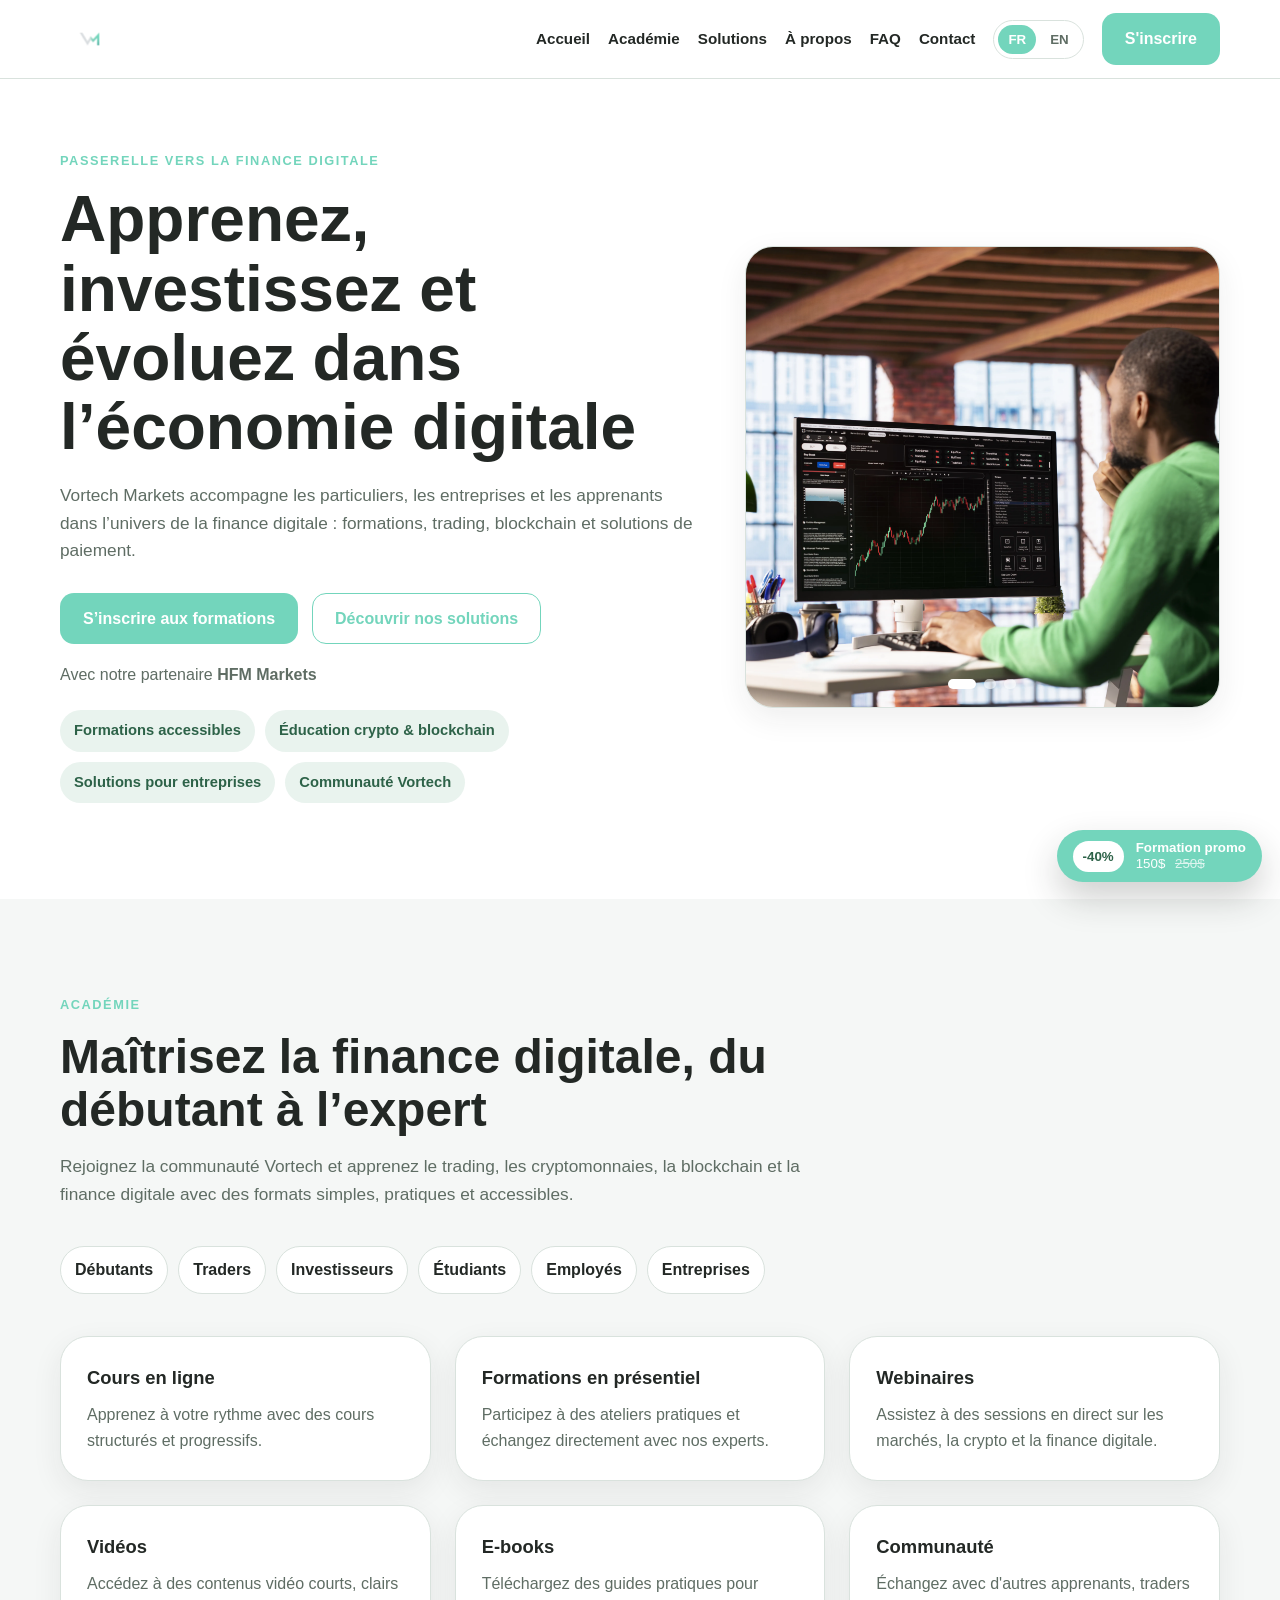
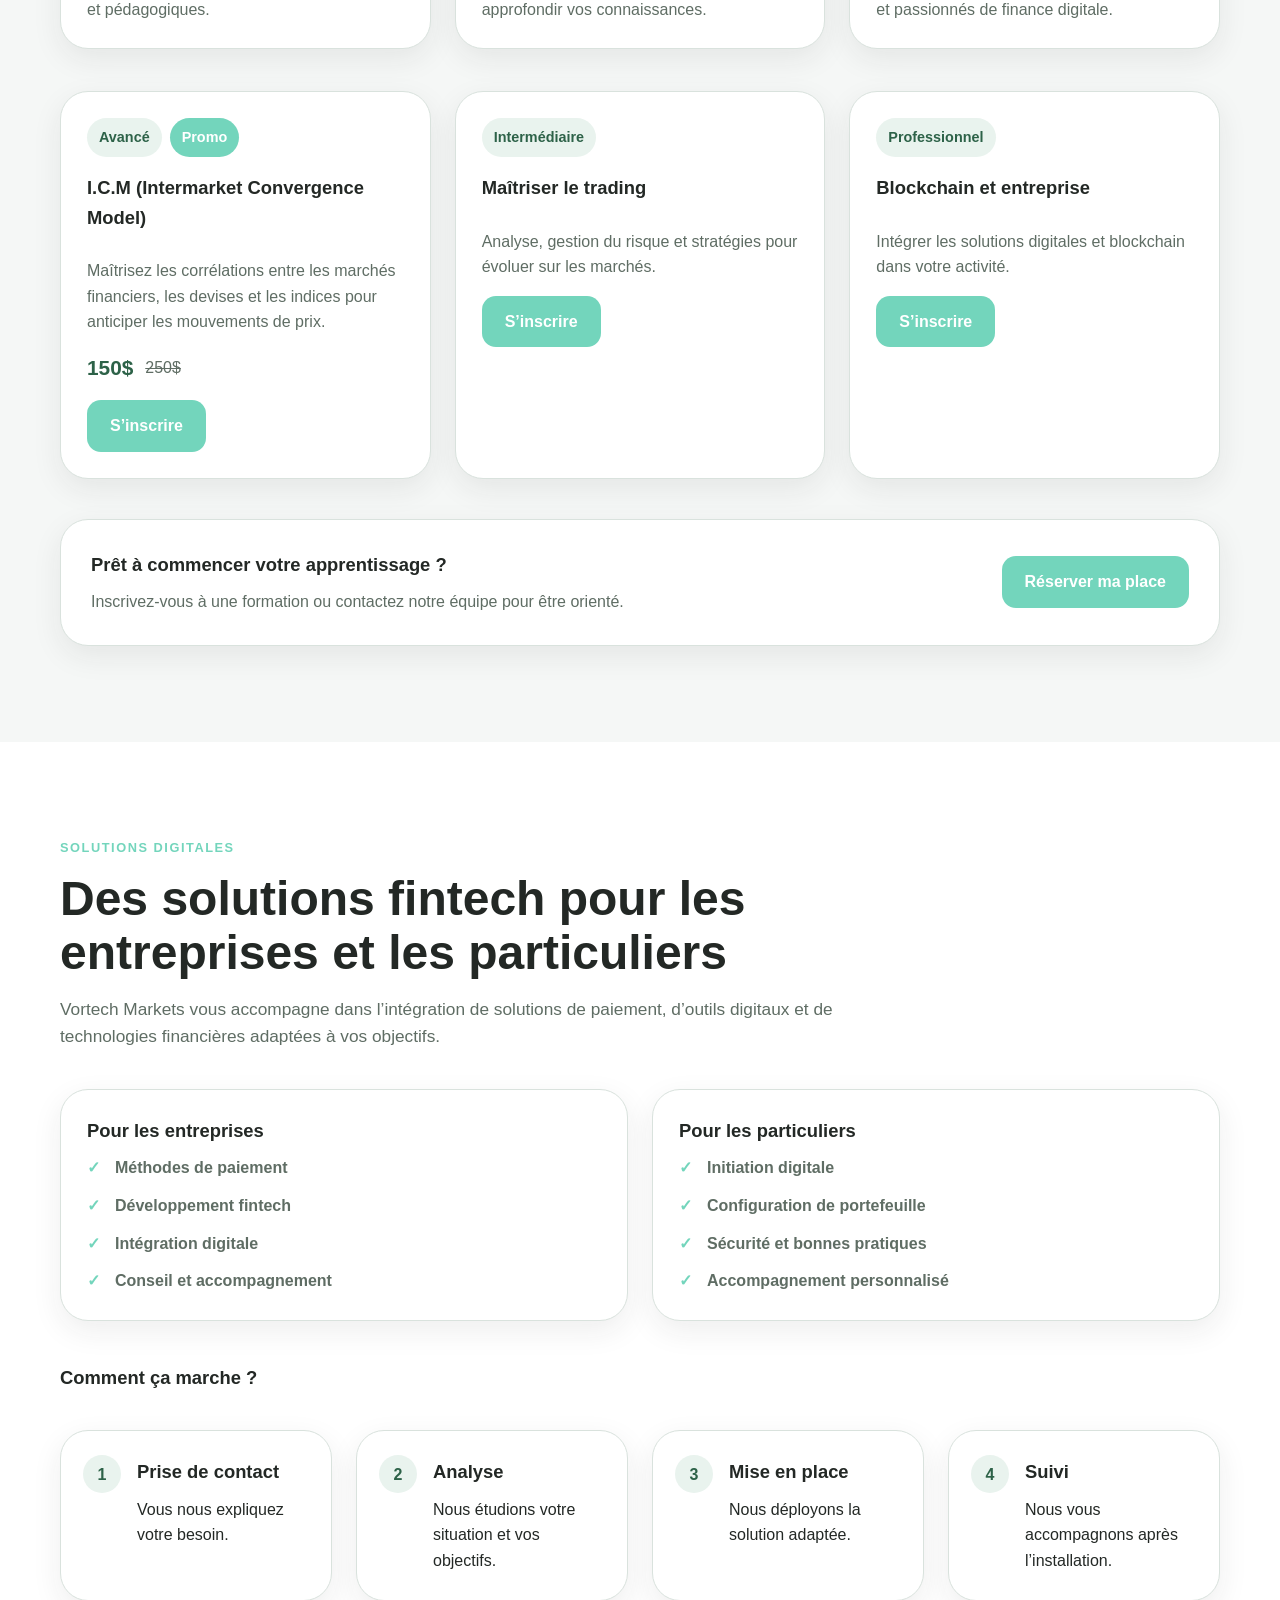
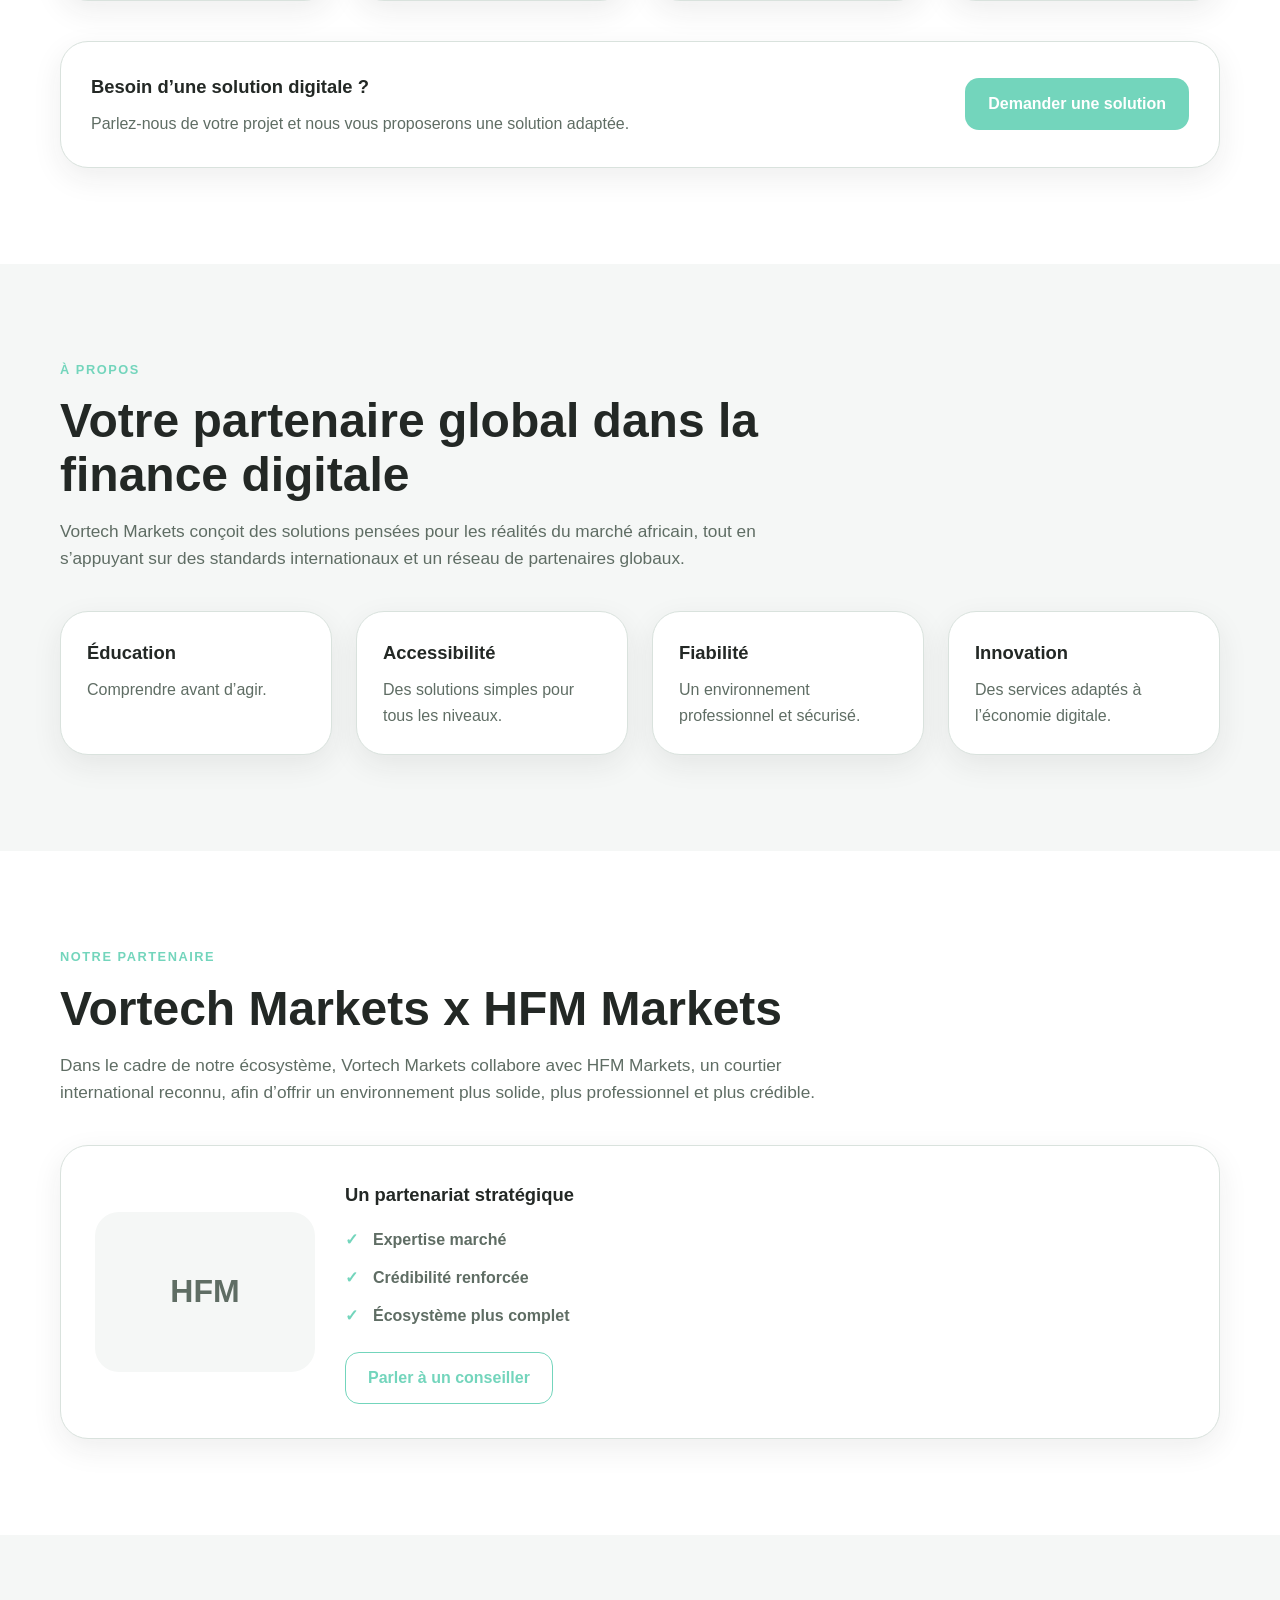
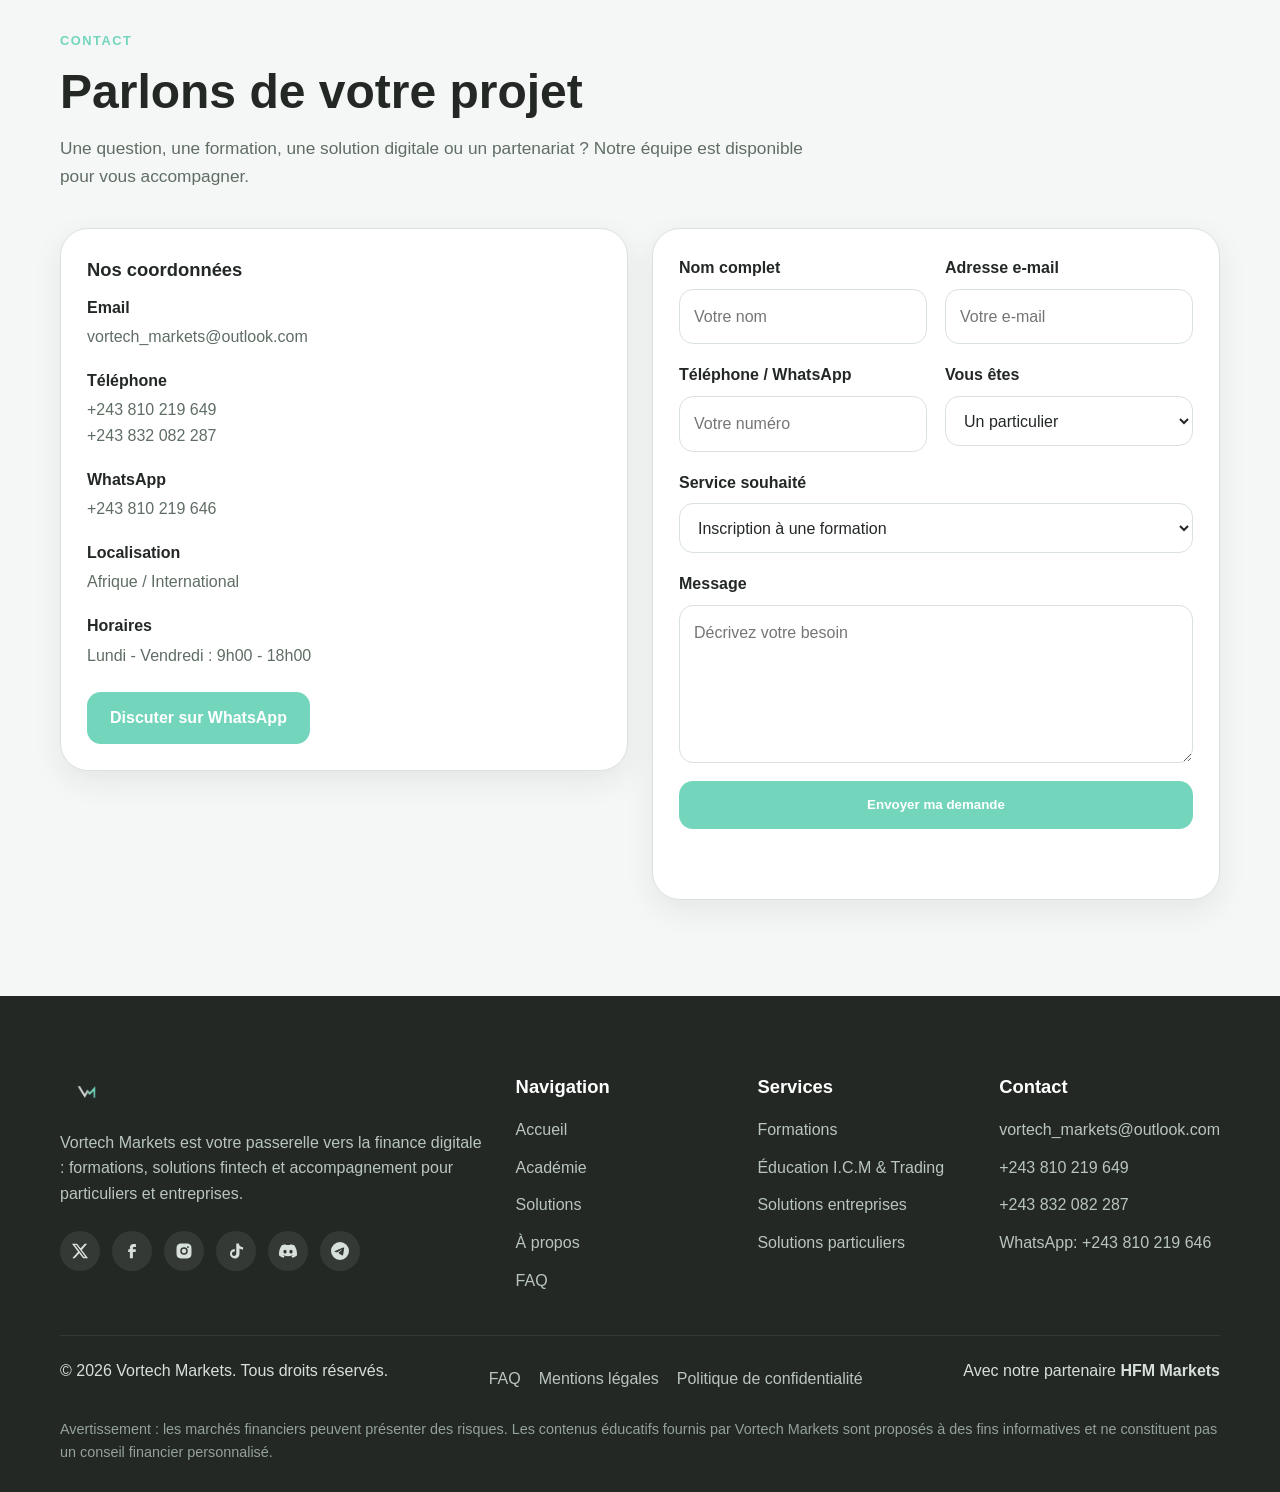
==== index.html @ c0beee1d "Add files via upload" ====
<!DOCTYPE html>
<html lang="fr">
<head>
  <meta charset="UTF-8">
  <meta name="viewport" content="width=device-width, initial-scale=1.0">

  <title>Vortech Markets | Passerelle vers la finance digitale</title>

  <meta
    name="description"
    content="Vortech Markets accompagne les particuliers, les entreprises et les apprenants dans la finance digitale : formations, trading, blockchain et solutions de paiement."
  >

  <link rel="icon" type="image/webp" href="assets/favicon.png">
  <link rel="stylesheet" href="styles/style.css">
</head>

<body
  data-fr-title="Vortech Markets | Passerelle vers la finance digitale"
  data-en-title="Vortech Markets | Gateway to digital finance"
>

  <a class="skip-link" href="#home">Aller au contenu</a>

  <header class="site-header">
    <div class="container header-inner">
      <a href="index.html#home" class="brand" aria-label="Vortech Markets">
        <img src="assets/logo.webp" alt="Vortech Markets" class="brand-logo">
      </a>

      <button
        class="nav-toggle"
        id="navToggle"
        aria-expanded="false"
        aria-controls="navMenu"
        aria-label="Ouvrir le menu"
      >
        <span></span>
        <span></span>
        <span></span>
      </button>

      <nav class="site-nav" id="navMenu" aria-label="Navigation principale">
        <a href="#home" data-fr="Accueil" data-en="Home">Accueil</a>
        <a href="#academy" data-fr="Académie" data-en="Academy">Académie</a>
        <a href="#solutions" data-fr="Solutions" data-en="Solutions">Solutions</a>
        <a href="#about" data-fr="À propos" data-en="About">À propos</a>
        <a href="faq.html" data-fr="FAQ" data-en="FAQ">FAQ</a>
        <a href="#contact" data-fr="Contact" data-en="Contact">Contact</a>

        <div class="lang-switch" role="group" aria-label="Choix de langue">
          <button type="button" class="lang-btn active" data-lang="fr">FR</button>
          <button type="button" class="lang-btn" data-lang="en">EN</button>
        </div>

        <a class="btn btn-primary nav-cta" href="#academy" data-fr="S'inscrire" data-en="Register">
          S'inscrire
        </a>
      </nav>
    </div>
  </header>

  <main>

    <!-- HOME -->
    <section id="home" class="section hero section-light">
      <div class="container">
        <div class="hero-grid">

          <div class="hero-content">
            <p class="eyebrow" data-fr="Passerelle vers la finance digitale" data-en="Your gateway to digital finance">
              Passerelle vers la finance digitale
            </p>

            <h1
              data-fr="Apprenez, investissez et évoluez dans l’économie digitale"
              data-en="Learn, invest and grow in the digital economy"
            >
              Apprenez, investissez et évoluez dans l’économie digitale
            </h1>

            <p
              class="lead"
              data-fr="Vortech Markets accompagne les particuliers, les entreprises et les apprenants dans l’univers de la finance digitale : formations, trading, blockchain et solutions de paiement."
              data-en="Vortech Markets supports individuals, companies and learners in digital finance: training, trading, blockchain and payment solutions."
            >
              Vortech Markets accompagne les particuliers, les entreprises et les apprenants dans l’univers de la finance digitale : formations, trading, blockchain et solutions de paiement.
            </p>

            <div class="hero-actions">
              <a class="btn btn-primary" href="#academy" data-fr="S’inscrire aux formations" data-en="Join the Academy">
                S’inscrire aux formations
              </a>

              <a class="btn btn-secondary" href="#solutions" data-fr="Découvrir nos solutions" data-en="Explore our solutions">
                Découvrir nos solutions
              </a>
            </div>

            <p
              class="partner-note"
              data-fr="Avec notre partenaire <strong>HFM Markets</strong>"
              data-en="With our partner <strong>HFM Markets</strong>"
            >
              Avec notre partenaire <strong>HFM Markets</strong>
            </p>

            <ul class="trust-list">
              <li data-fr="Formations accessibles" data-en="Accessible training">Formations accessibles</li>
              <li data-fr="Éducation crypto & blockchain" data-en="Crypto & blockchain education">Éducation crypto & blockchain</li>
              <li data-fr="Solutions pour entreprises" data-en="Business solutions">Solutions pour entreprises</li>
              <li data-fr="Communauté Vortech" data-en="Vortech community">Communauté Vortech</li>
            </ul>
          </div>

          <div class="hero-media">
            <div class="hero-slider" id="heroSlider">
              <div class="hero-slides">
                <div class="hero-slide is-active">
                  <img src="assets/hero/1.webp" alt="Vortech Markets - formation et finance digitale">
                </div>

                <div class="hero-slide">
                  <img src="assets/hero/2.webp" alt="Vortech Markets - apprentissage et trading">
                </div>

                <div class="hero-slide">
                  <img src="assets/hero/3.webp" alt="Vortech Markets - solutions digitales">
                </div>
              </div>

              <div class="hero-dots">
                <button type="button" class="hero-dot is-active" data-slide="0" aria-label="Image 1"></button>
                <button type="button" class="hero-dot" data-slide="1" aria-label="Image 2"></button>
                <button type="button" class="hero-dot" data-slide="2" aria-label="Image 3"></button>
              </div>
            </div>
          </div>

        </div>
      </div>
    </section>

    <!-- ACADEMY -->
    <section id="academy" class="section section-grey">
      <div class="container">

        <div class="section-head">
          <p class="eyebrow" data-fr="Académie" data-en="Academy">Académie</p>

          <h2
            data-fr="Maîtrisez la finance digitale, du débutant à l’expert"
            data-en="Master digital finance, from beginner to expert"
          >
            Maîtrisez la finance digitale, du débutant à l’expert
          </h2>

          <p
            class="lead"
            data-fr="Rejoignez la communauté Vortech et apprenez le trading, les cryptomonnaies, la blockchain et la finance digitale avec des formats simples, pratiques et accessibles."
            data-en="Join the Vortech community and learn trading, cryptocurrencies, blockchain and digital finance through simple, practical and accessible formats."
          >
            Rejoignez la communauté Vortech et apprenez le trading, les cryptomonnaies, la blockchain et la finance digitale avec des formats simples, pratiques et accessibles.
          </p>
        </div>

        <div class="chip-list">
          <span class="chip" data-fr="Débutants" data-en="Beginners">Débutants</span>
          <span class="chip" data-fr="Traders" data-en="Traders">Traders</span>
          <span class="chip" data-fr="Investisseurs" data-en="Investors">Investisseurs</span>
          <span class="chip" data-fr="Étudiants" data-en="Students">Étudiants</span>
          <span class="chip" data-fr="Employés" data-en="Employees">Employés</span>
          <span class="chip" data-fr="Entreprises" data-en="Companies">Entreprises</span>
        </div>

        <div class="grid grid-3 section-space">
          <article class="card">
            <h3 data-fr="Cours en ligne" data-en="Online courses">Cours en ligne</h3>
            <p data-fr="Apprenez à votre rythme avec des cours structurés et progressifs." data-en="Learn at your own pace with structured and progressive courses.">
              Apprenez à votre rythme avec des cours structurés et progressifs.
            </p>
          </article>

          <article class="card">
            <h3 data-fr="Formations en présentiel" data-en="In-person training">Formations en présentiel</h3>
            <p data-fr="Participez à des ateliers pratiques et échangez directement avec nos experts." data-en="Join practical workshops and interact directly with our experts.">
              Participez à des ateliers pratiques et échangez directement avec nos experts.
            </p>
          </article>

          <article class="card">
            <h3 data-fr="Webinaires" data-en="Webinars">Webinaires</h3>
            <p data-fr="Assistez à des sessions en direct sur les marchés, la crypto et la finance digitale." data-en="Attend live sessions on markets, crypto and digital finance.">
              Assistez à des sessions en direct sur les marchés, la crypto et la finance digitale.
            </p>
          </article>

          <article class="card">
            <h3 data-fr="Vidéos" data-en="Videos">Vidéos</h3>
            <p data-fr="Accédez à des contenus vidéo courts, clairs et pédagogiques." data-en="Access short, clear and educational video content.">
              Accédez à des contenus vidéo courts, clairs et pédagogiques.
            </p>
          </article>

          <article class="card">
            <h3 data-fr="E-books" data-en="E-books">E-books</h3>
            <p data-fr="Téléchargez des guides pratiques pour approfondir vos connaissances." data-en="Download practical guides to deepen your knowledge.">
              Téléchargez des guides pratiques pour approfondir vos connaissances.
            </p>
          </article>

          <article class="card">
            <h3 data-fr="Communauté" data-en="Community">Communauté</h3>
            <p data-fr="Échangez avec d'autres apprenants, traders et passionnés de finance digitale." data-en="Connect with other learners, traders and digital finance enthusiasts.">
              Échangez avec d'autres apprenants, traders et passionnés de finance digitale.
            </p>
          </article>
        </div>

        <div class="grid grid-3 section-space">
                    <article class="card course-card">
            <div class="course-top">
              <span class="badge" data-fr="Avancé" data-en="Advanced">Avancé</span>
              <span class="badge badge-promo" data-fr="Promo" data-en="Promo">Promo</span>
            </div>

            <h3 data-fr="I.C.M (Intermarket Convergence Model)" data-en="I.C.M (Intermarket Convergence Model)">
              I.C.M (Intermarket Convergence Model)
            </h3>

            <p data-fr="Maîtrisez les corrélations entre les marchés financiers, les devises et les indices pour anticiper les mouvements de prix." data-en="Master the correlations between financial markets, currencies, and indices to anticipate price movements.">
              Maîtrisez les corrélations entre les marchés financiers, les devises et les indices pour anticiper les mouvements de prix.
            </p>

            <div class="price-line">
              <strong>150$</strong>
              <s>250$</s>
            </div>

            <a class="btn btn-primary" href="#contact" data-fr="S’inscrire" data-en="Register">S’inscrire</a>
          </article>

          <article class="card course-card">
            <div class="course-top">
              <span class="badge" data-fr="Intermédiaire" data-en="Intermediate">Intermédiaire</span>
            </div>

            <h3 data-fr="Maîtriser le trading" data-en="Trading mastery">Maîtriser le trading</h3>

            <p data-fr="Analyse, gestion du risque et stratégies pour évoluer sur les marchés." data-en="Analysis, risk management and strategies to grow in the markets.">
              Analyse, gestion du risque et stratégies pour évoluer sur les marchés.
            </p>

            <a class="btn btn-primary" href="#contact" data-fr="S’inscrire" data-en="Register">S’inscrire</a>
          </article>

          <article class="card course-card">
            <div class="course-top">
              <span class="badge" data-fr="Professionnel" data-en="Professional">Professionnel</span>
            </div>

            <h3 data-fr="Blockchain et entreprise" data-en="Blockchain and business">Blockchain et entreprise</h3>

            <p data-fr="Intégrer les solutions digitales et blockchain dans votre activité." data-en="Integrate digital and blockchain solutions into your business.">
              Intégrer les solutions digitales et blockchain dans votre activité.
            </p>

            <a class="btn btn-primary" href="#contact" data-fr="S’inscrire" data-en="Register">S’inscrire</a>
          </article>
        </div>

        <div class="cta-box">
          <div>
            <h3 data-fr="Prêt à commencer votre apprentissage ?" data-en="Ready to start learning?">
              Prêt à commencer votre apprentissage ?
            </h3>
            <p data-fr="Inscrivez-vous à une formation ou contactez notre équipe pour être orienté." data-en="Register for a course or contact our team for guidance.">
              Inscrivez-vous à une formation ou contactez notre équipe pour être orienté.
            </p>
          </div>

          <a class="btn btn-primary" href="#contact" data-fr="Réserver ma place" data-en="Book my spot">
            Réserver ma place
          </a>
        </div>

      </div>
    </section>

    <!-- SOLUTIONS -->
    <section id="solutions" class="section section-light">
      <div class="container">

        <div class="section-head">
          <p class="eyebrow" data-fr="Solutions digitales" data-en="Digital solutions">Solutions digitales</p>

          <h2
            data-fr="Des solutions fintech pour les entreprises et les particuliers"
            data-en="Fintech solutions for companies and individuals"
          >
            Des solutions fintech pour les entreprises et les particuliers
          </h2>

          <p
            class="lead"
            data-fr="Vortech Markets vous accompagne dans l’intégration de solutions de paiement, d’outils digitaux et de technologies financières adaptées à vos objectifs."
            data-en="Vortech Markets supports you with payment solutions, digital tools and financial technologies adapted to your goals."
          >
            Vortech Markets vous accompagne dans l’intégration de solutions de paiement, d’outils digitaux et de technologies financières adaptées à vos objectifs.
          </p>
        </div>

        <div class="grid grid-2">
          <article class="card">
            <h3 data-fr="Pour les entreprises" data-en="For companies">Pour les entreprises</h3>

            <ul class="checked-list">
              <li data-fr="Méthodes de paiement" data-en="Payment methods">Méthodes de paiement</li>
              <li data-fr="Développement fintech" data-en="Fintech development">Développement fintech</li>
              <li data-fr="Intégration digitale" data-en="Digital integration">Intégration digitale</li>
              <li data-fr="Conseil et accompagnement" data-en="Consulting and support">Conseil et accompagnement</li>
            </ul>
          </article>

          <article class="card">
            <h3 data-fr="Pour les particuliers" data-en="For individuals">Pour les particuliers</h3>

            <ul class="checked-list">
              <li data-fr="Initiation digitale" data-en="Digital onboarding">Initiation digitale</li>
              <li data-fr="Configuration de portefeuille" data-en="Wallet setup">Configuration de portefeuille</li>
              <li data-fr="Sécurité et bonnes pratiques" data-en="Security and best practices">Sécurité et bonnes pratiques</li>
              <li data-fr="Accompagnement personnalisé" data-en="Personalized support">Accompagnement personnalisé</li>
            </ul>
          </article>
        </div>

        <div class="section-head section-space">
          <h3 data-fr="Comment ça marche ?" data-en="How it works?">Comment ça marche ?</h3>
        </div>

        <div class="grid grid-4 steps">
          <article class="step">
            <h3 data-fr="Prise de contact" data-en="Contact">Prise de contact</h3>
            <p data-fr="Vous nous expliquez votre besoin." data-en="You explain your need.">Vous nous expliquez votre besoin.</p>
          </article>

          <article class="step">
            <h3 data-fr="Analyse" data-en="Analysis">Analyse</h3>
            <p data-fr="Nous étudions votre situation et vos objectifs." data-en="We review your situation and goals.">Nous étudions votre situation et vos objectifs.</p>
          </article>

          <article class="step">
            <h3 data-fr="Mise en place" data-en="Implementation">Mise en place</h3>
            <p data-fr="Nous déployons la solution adaptée." data-en="We deploy the adapted solution.">Nous déployons la solution adaptée.</p>
          </article>

          <article class="step">
            <h3 data-fr="Suivi" data-en="Follow-up">Suivi</h3>
            <p data-fr="Nous vous accompagnons après l’installation." data-en="We support you after setup.">Nous vous accompagnons après l’installation.</p>
          </article>
        </div>

        <div class="cta-box">
          <div>
            <h3 data-fr="Besoin d’une solution digitale ?" data-en="Need a digital solution?">
              Besoin d’une solution digitale ?
            </h3>
            <p data-fr="Parlez-nous de votre projet et nous vous proposerons une solution adaptée." data-en="Tell us about your project and we will propose an adapted solution.">
              Parlez-nous de votre projet et nous vous proposerons une solution adaptée.
            </p>
          </div>

          <a class="btn btn-primary" href="#contact" data-fr="Demander une solution" data-en="Request a solution">
            Demander une solution
          </a>
        </div>

      </div>
    </section>

    <!-- ABOUT -->
    <section id="about" class="section section-grey">
      <div class="container">

        <div class="section-head">
          <p class="eyebrow" data-fr="À propos" data-en="About">À propos</p>

          <h2
            data-fr="Votre partenaire global dans la finance digitale"
            data-en="Your global partner in digital finance"
          >
            Votre partenaire global dans la finance digitale
          </h2>

          <p
            class="lead"
            data-fr="Vortech Markets conçoit des solutions pensées pour les réalités du marché africain, tout en s’appuyant sur des standards internationaux et un réseau de partenaires globaux."
            data-en="Vortech Markets builds solutions designed for the realities of the African market, while relying on international standards and a global partner network."
          >
            Vortech Markets conçoit des solutions pensées pour les réalités du marché africain, tout en s’appuyant sur des standards internationaux et un réseau de partenaires globaux.
          </p>
        </div>

        <div class="grid grid-4">
          <article class="card">
            <h3 data-fr="Éducation" data-en="Education">Éducation</h3>
            <p data-fr="Comprendre avant d’agir." data-en="Understand before acting.">Comprendre avant d’agir.</p>
          </article>

          <article class="card">
            <h3 data-fr="Accessibilité" data-en="Accessibility">Accessibilité</h3>
            <p data-fr="Des solutions simples pour tous les niveaux." data-en="Simple solutions for all levels.">
              Des solutions simples pour tous les niveaux.
            </p>
          </article>

          <article class="card">
            <h3 data-fr="Fiabilité" data-en="Reliability">Fiabilité</h3>
            <p data-fr="Un environnement professionnel et sécurisé." data-en="A professional and secure environment.">
              Un environnement professionnel et sécurisé.
            </p>
          </article>

          <article class="card">
            <h3 data-fr="Innovation" data-en="Innovation">Innovation</h3>
            <p data-fr="Des services adaptés à l’économie digitale." data-en="Services adapted to the digital economy.">
              Des services adaptés à l’économie digitale.
            </p>
          </article>
        </div>

      </div>
    </section>

    <!-- PARTNER -->
    <section id="partner" class="section section-light">
      <div class="container">

        <div class="section-head">
          <p class="eyebrow" data-fr="Notre partenaire" data-en="Our partner">Notre partenaire</p>

          <h2 data-fr="Vortech Markets x HFM Markets" data-en="Vortech Markets x HFM Markets">
            Vortech Markets x HFM Markets
          </h2>

          <p
            class="lead"
            data-fr="Dans le cadre de notre écosystème, Vortech Markets collabore avec HFM Markets, un courtier international reconnu, afin d’offrir un environnement plus solide, plus professionnel et plus crédible."
            data-en="As part of our ecosystem, Vortech Markets works with HFM Markets, a recognized international broker, to provide a stronger, more professional and more credible environment."
          >
            Dans le cadre de notre écosystème, Vortech Markets collabore avec HFM Markets, un courtier international reconnu, afin d’offrir un environnement plus solide, plus professionnel et plus crédible.
          </p>
        </div>

        <div class="partner-box">
          <div class="partner-logo">HFM</div>

          <div class="partner-content">
            <h3 data-fr="Un partenariat stratégique" data-en="A strategic partnership">Un partenariat stratégique</h3>

            <ul class="checked-list">
              <li data-fr="Expertise marché" data-en="Market expertise">Expertise marché</li>
              <li data-fr="Crédibilité renforcée" data-en="Stronger credibility">Crédibilité renforcée</li>
              <li data-fr="Écosystème plus complet" data-en="More complete ecosystem">Écosystème plus complet</li>
            </ul>

            <a class="btn btn-secondary" href="#contact" data-fr="Parler à un conseiller" data-en="Speak with an advisor">
              Parler à un conseiller
            </a>
          </div>
        </div>

      </div>
    </section>

    <!-- CONTACT -->
    <section id="contact" class="section section-grey">
      <div class="container">

        <div class="section-head">
          <p class="eyebrow" data-fr="Contact" data-en="Contact">Contact</p>

          <h2 data-fr="Parlons de votre projet" data-en="Let’s talk about your project">
            Parlons de votre projet
          </h2>

          <p
            class="lead"
            data-fr="Une question, une formation, une solution digitale ou un partenariat ? Notre équipe est disponible pour vous accompagner."
            data-en="A question, a training program, a digital solution or a partnership? Our team is available to support you."
          >
            Une question, une formation, une solution digitale ou un partenariat ? Notre équipe est disponible pour vous accompagner.
          </p>
        </div>

        <div class="grid grid-2 contact-grid">

                    <div class="card contact-details-card">
            <h3 data-fr="Nos coordonnées" data-en="Our contact details">Nos coordonnées</h3>

            <ul class="contact-list">
              <li>
                <strong>Email</strong>
                <a href="mailto:vortech_markets@outlook.com">vortech_markets@outlook.com</a>
              </li>

              <li>
                <strong data-fr="Téléphone" data-en="Phone">Téléphone</strong>
                <a href="tel:+243810219649">+243 810 219 649</a><br>
                <a href="tel:+243832082287">+243 832 082 287</a>
              </li>

              <li>
                <strong>WhatsApp</strong>
                <a href="https://wa.me/243810219646" target="_blank" rel="noopener">+243 810 219 646</a>
              </li>

              <li>
                <strong data-fr="Localisation" data-en="Location">Localisation</strong>
                <span data-fr="Afrique / International" data-en="Africa / International">Afrique / International</span>
              </li>

              <li>
                <strong data-fr="Horaires" data-en="Working hours">Horaires</strong>
                <span data-fr="Lundi - Vendredi : 9h00 - 18h00" data-en="Monday - Friday: 9:00 AM - 6:00 PM">
                  Lundi - Vendredi : 9h00 - 18h00
                </span>
              </li>
            </ul>

            <a
              class="btn btn-primary"
              href="https://wa.me/243810219646"
              target="_blank"
              rel="noopener"
              data-fr="Discuter sur WhatsApp"
              data-en="Chat on WhatsApp"
            >
              Discuter sur WhatsApp
            </a>
          </div>

          <div class="card form-card">
            <form id="contactForm">

              <div class="form-grid">
                <div class="form-group">
                  <label for="name" data-fr="Nom complet" data-en="Full name">Nom complet</label>
                  <input
                    type="text"
                    id="name"
                    name="name"
                    required
                    data-fr-placeholder="Votre nom"
                    data-en-placeholder="Your name"
                    placeholder="Votre nom"
                  >
                </div>

                <div class="form-group">
                  <label for="email" data-fr="Adresse e-mail" data-en="Email address">Adresse e-mail</label>
                  <input
                    type="email"
                    id="email"
                    name="email"
                    required
                    data-fr-placeholder="Votre e-mail"
                    data-en-placeholder="Your email"
                    placeholder="Votre e-mail"
                  >
                </div>

                <div class="form-group">
                  <label for="phone" data-fr="Téléphone / WhatsApp" data-en="Phone / WhatsApp">Téléphone / WhatsApp</label>
                  <input
                    type="tel"
                    id="phone"
                    name="phone"
                    data-fr-placeholder="Votre numéro"
                    data-en-placeholder="Your number"
                    placeholder="Votre numéro"
                  >
                </div>

                <div class="form-group">
                  <label for="profile" data-fr="Vous êtes" data-en="You are">Vous êtes</label>
                  <select id="profile" name="profile">
                    <option value="individual" data-fr="Un particulier" data-en="An individual">Un particulier</option>
                    <option value="company" data-fr="Une entreprise" data-en="A company">Une entreprise</option>
                  </select>
                </div>

                <div class="form-group full">
                  <label for="service" data-fr="Service souhaité" data-en="Service needed">Service souhaité</label>
                  <select id="service" name="service">
                    <option value="academy" data-fr="Inscription à une formation" data-en="Course registration">Inscription à une formation</option>
                    <option value="solutions" data-fr="Solution digitale" data-en="Digital solution">Solution digitale</option>
                    <option value="partner" data-fr="Partenariat" data-en="Partnership">Partenariat</option>
                    <option value="other" data-fr="Autre" data-en="Other">Autre</option>
                  </select>
                </div>

                <div class="form-group full">
                  <label for="message" data-fr="Message" data-en="Message">Message</label>
                  <textarea
                    id="message"
                    name="message"
                    rows="5"
                    required
                    data-fr-placeholder="Décrivez votre besoin"
                    data-en-placeholder="Describe your need"
                    placeholder="Décrivez votre besoin"
                  ></textarea>
                </div>

                <div class="form-group full">
                  <button class="btn btn-primary" type="submit" data-fr="Envoyer ma demande" data-en="Send my request">
                    Envoyer ma demande
                  </button>

                  <p class="form-status" id="formStatus" role="status"></p>
                </div>
              </div>

            </form>
          </div>

        </div>

      </div>
    </section>

  </main>

  <!-- FLOATING PROMOTION -->
  <button class="promo-float" id="promoFloat" type="button" aria-haspopup="dialog" aria-controls="promoModal">
    <span class="promo-float-badge">-40%</span>

    <span class="promo-float-content">
      <strong data-fr="Formation promo" data-en="Promo training">Formation promo</strong>
      <span class="promo-float-price">150$ <s>250$</s></span>
    </span>
  </button>

  <!-- PROMOTION MODAL -->
  <div class="promo-modal" id="promoModal" hidden>
    <div class="modal-backdrop" data-close-promo></div>
    <div class="modal-card" role="dialog" aria-modal="true" aria-labelledby="promoModalTitle">
      <button class="modal-close" type="button" data-close-promo aria-label="Fermer">×</button>

      <span class="badge badge-promo" data-fr="Offre spéciale" data-en="Special offer">Offre spéciale</span>

      <h2
        id="promoModalTitle"
        data-fr="Formation I.C.M à 150$ au lieu de 250$"
        data-en="I.C.M Training at $150 instead of $250"
      >
        Formation I.C.M à 150$ au lieu de 250$
      </h2>

      <p
        data-fr="Profitez de notre offre promotionnelle sur la formation I.C.M (Intermarket Convergence Model). Réservez votre place dès maintenant."
        data-en="Take advantage of our promotional offer on the I.C.M (Intermarket Convergence Model) training. Book your spot now."
      >
        Profitez de notre offre promotionnelle sur la formation I.C.M (Intermarket Convergence Model). Réservez votre place dès maintenant.
      </p>

      <div class="promo-price-box">
        <strong class="promo-price">150$</strong>
        <s class="promo-old-price">250$</s>
        <span class="promo-save" data-fr="-40%" data-en="-40%">-40%</span>
      </div>

      <div class="modal-actions">
        <a href="#academy" class="btn btn-secondary" data-close-promo data-fr="Voir la formation" data-en="View the course">
          Voir la formation
        </a>

        <a href="#contact" class="btn btn-primary" data-close-promo data-fr="Réserver ma place" data-en="Book my spot">
          Réserver ma place
        </a>
      </div>
    </div>
  </div>

    <footer class="site-footer">
    <div class="container">

      <div class="footer-grid">
        <div>
          <a href="index.html#home" class="brand footer-brand" aria-label="Vortech Markets">
            <img src="assets/logo.webp" alt="Vortech Markets" class="brand-logo">
          </a>

          <p
            data-fr="Vortech Markets est votre passerelle vers la finance digitale : formations, solutions fintech et accompagnement pour particuliers et entreprises."
            data-en="Vortech Markets is your gateway to digital finance: training, fintech solutions and support for individuals and companies."
          >
            Vortech Markets est votre passerelle vers la finance digitale : formations, solutions fintech et accompagnement pour particuliers et entreprises.
          </p>

          <div class="socials">
            <a href="#" target="_blank" rel="noopener" aria-label="X"><svg viewBox="0 0 24 24" width="18" height="18" fill="currentColor"><path d="M18.244 2.25h3.308l-7.227 8.26 8.502 11.24H16.17l-5.214-6.817L4.99 21.75H1.68l7.73-8.835L1.254 2.25H8.08l4.713 6.231zm-1.161 17.52h1.833L7.084 4.126H5.117z"/></svg></a>
            <a href="#" target="_blank" rel="noopener" aria-label="Facebook"><svg viewBox="0 0 24 24" width="18" height="18" fill="currentColor"><path d="M9.198 21.5h4v-8.01h3.604l.396-3.98h-4V7.5a1 1 0 0 1 1-1h3v-4h-3a5 5 0 0 0-5 5v2.01h-2l-.396 3.98h2.396v8.01Z"/></svg></a>
            <a href="#" target="_blank" rel="noopener" aria-label="Instagram"><svg viewBox="0 0 24 24" width="18" height="18" fill="currentColor"><path d="M12 2c2.717 0 3.056.01 4.122.06 1.065.05 1.79.217 2.428.465.66.254 1.216.598 1.772 1.153a4.908 4.908 0 0 1 1.153 1.772c.247.637.415 1.363.465 2.428.047 1.066.06 1.405.06 4.122 0 2.717-.01 3.056-.06 4.122-.05 1.065-.218 1.79-.465 2.428a4.883 4.883 0 0 1-1.153 1.772 4.915 4.915 0 0 1-1.772 1.153c-.637.247-1.363.415-2.428.465-1.066.047-1.405.06-4.122.06-2.717 0-3.056-.01-4.122-.06-1.065-.05-1.79-.218-2.428-.465a4.89 4.89 0 0 1-1.772-1.153 4.904 4.904 0 0 1-1.153-1.772c-.248-.637-.415-1.363-.465-2.428C2.013 15.056 2 14.717 2 12c0-2.717.01-3.056.06-4.122.05-1.066.217-1.79.465-2.428a4.88 4.88 0 0 1 1.153-1.772A4.897 4.897 0 0 1 5.45 2.525c.638-.248 1.362-.415 2.428-.465C8.944 2.013 9.283 2 12 2Zm0 5a5 5 0 1 0 0 10 5 5 0 0 0 0-10Zm6.5-.25a1.25 1.25 0 1 0-2.5 0 1.25 1.25 0 0 0 2.5 0ZM12 9a3 3 0 1 1 0 6 3 3 0 0 1 0-6Z"/></svg></a>
            <a href="#" target="_blank" rel="noopener" aria-label="TikTok"><svg viewBox="0 0 24 24" width="18" height="18" fill="currentColor"><path d="M19.59 6.69a4.83 4.83 0 0 1-3.77-4.25V2h-3.45v13.67a2.89 2.89 0 0 1-5.2 1.74 2.89 2.89 0 0 1 2.31-4.64 2.93 2.93 0 0 1 .88.13V9.4a6.84 6.84 0 0 0-1-.05A6.33 6.33 0 0 0 5.8 20.1a6.34 6.34 0 0 0 10.86-4.43v-7a8.16 8.16 0 0 0 4.77 1.52v-3.4a4.85 4.85 0 0 1-1.84-.1Z"/></svg></a>
            <a href="#" target="_blank" rel="noopener" aria-label="Discord"><svg viewBox="0 0 24 24" width="18" height="18" fill="currentColor"><path d="M20.317 4.3698a19.7913 19.7913 0 00-4.8851-1.5152.0741.0741 0 00-.0785.0371c-.211.3753-.4447.8648-.6083 1.2495-1.8447-.2762-3.68-.2762-5.4868 0-.1636-.3933-.4058-.8742-.6177-1.2495a.077.077 0 00-.0785-.037 19.7363 19.7363 0 00-4.8852 1.515.0699.0699 0 00-.0321.0277C.5334 9.0458-.319 13.5799.0992 18.0578a.0824.0824 0 00.0312.0561c2.0528 1.5076 4.0413 2.4228 5.9929 3.0294a.0777.0777 0 00.0842-.0276c.4616-.6304.8731-1.2952 1.226-1.9942a.076.076 0 00-.0416-.1057c-.6528-.2476-1.2743-.5495-1.8722-.8923a.077.077 0 01-.0076-.1277c.1258-.0943.2517-.1923.3718-.2914a.0743.0743 0 01.0776-.0105c3.9278 1.7933 8.18 1.7933 12.0614 0a.0739.0739 0 01.0785.0095c.1202.099.246.1981.3728.2924a.077.077 0 01-.0066.1276 12.2986 12.2986 0 01-1.873.8914.0766.0766 0 00-.0407.1067c.3604.698.7719 1.3628 1.225 1.9932a.076.076 0 00.0842.0286c1.961-.6067 3.9495-1.5219 6.0023-3.0294a.077.077 0 00.0313-.0552c.5004-5.177-.8382-9.6739-3.5485-13.6604a.061.061 0 00-.0312-.0286zM8.02 15.3312c-1.1825 0-2.1569-1.0857-2.1569-2.419 0-1.3332.9555-2.4189 2.157-2.4189 1.2108 0 2.1757 1.0952 2.1568 2.419 0 1.3332-.9555 2.4189-2.1569 2.4189zm7.9748 0c-1.1825 0-2.1569-1.0857-2.1569-2.419 0-1.3332.9554-2.4189 2.1569-2.4189 1.2108 0 2.1757 1.0952 2.1568 2.419 0 1.3332-.946 2.4189-2.1568 2.4189Z"/></svg></a>
            <a href="#" target="_blank" rel="noopener" aria-label="Telegram"><svg viewBox="0 0 24 24" width="18" height="18" fill="currentColor"><path d="M11.944 0A12 12 0 0 0 0 12a12 12 0 0 0 12 12 12 12 0 0 0 12-12A12 12 0 0 0 12 0a12 12 0 0 0-.056 0zm4.962 7.224c.1-.002.321.023.465.14a.506.506 0 0 1 .171.325c.016.093.036.306.02.472-.18 1.898-.962 6.502-1.36 8.627-.168.9-.499 1.201-.82 1.23-.696.065-1.225-.46-1.9-.902-1.056-.693-1.653-1.124-2.678-1.8-1.185-.78-.417-1.21.258-1.91.177-.184 3.247-2.977 3.307-3.23.007-.032.014-.15-.056-.212s-.174-.041-.249-.024c-.106.024-1.793 1.14-5.061 3.345-.48.33-.913.49-1.302.48-.428-.008-1.252-.241-1.865-.44-.752-.245-1.349-.374-1.297-.789.027-.216.325-.437.893-.663 3.498-1.524 5.83-2.529 6.998-3.014 3.332-1.386 4.025-1.627 4.476-1.635z"/></svg></a>
          </div>
        </div>

        <div>
          <h3 data-fr="Navigation" data-en="Navigation">Navigation</h3>
          <ul class="footer-list">
            <li><a href="#home" data-fr="Accueil" data-en="Home">Accueil</a></li>
            <li><a href="#academy" data-fr="Académie" data-en="Academy">Académie</a></li>
            <li><a href="#solutions" data-fr="Solutions" data-en="Solutions">Solutions</a></li>
            <li><a href="#about" data-fr="À propos" data-en="About">À propos</a></li>
            <li><a href="faq.html" data-fr="FAQ" data-en="FAQ">FAQ</a></li>
          </ul>
        </div>

        <div>
          <h3 data-fr="Services" data-en="Services">Services</h3>
          <ul class="footer-list">
            <li data-fr="Formations" data-en="Training">Formations</li>
            <li data-fr="Éducation I.C.M & Trading" data-en="I.C.M & Trading Education">Éducation I.C.M & Trading</li>
            <li data-fr="Solutions entreprises" data-en="Business solutions">Solutions entreprises</li>
            <li data-fr="Solutions particuliers" data-en="Individual solutions">Solutions particuliers</li>
          </ul>
        </div>

        <div>
          <h3 data-fr="Contact" data-en="Contact">Contact</h3>
          <ul class="footer-list">
            <li><a href="mailto:vortech_markets@outlook.com">vortech_markets@outlook.com</a></li>
            <li><a href="tel:+243810219649">+243 810 219 649</a></li>
            <li><a href="tel:+243832082287">+243 832 082 287</a></li>
            <li><a href="https://wa.me/243810219649" target="_blank" rel="noopener">WhatsApp: +243 810 219 646</a></li>
          </ul>
        </div>
      </div>

      <div class="footer-bottom">
        <p>© 2026 Vortech Markets. Tous droits réservés.</p>

        <div class="footer-links">
          <a href="faq.html" data-fr="FAQ" data-en="FAQ">FAQ</a>
          <a href="#" data-fr="Mentions légales" data-en="Legal notice">Mentions légales</a>
          <a href="#" data-fr="Politique de confidentialité" data-en="Privacy policy">Politique de confidentialité</a>
        </div>

        <p data-fr="Avec notre partenaire <strong>HFM Markets</strong>" data-en="With our partner <strong>HFM Markets</strong>">
          Avec notre partenaire <strong>HFM Markets</strong>
        </p>
      </div>

      <p
        class="disclaimer"
        data-fr="Avertissement : les marchés financiers peuvent présenter des risques. Les contenus éducatifs fournis par Vortech Markets sont proposés à des fins informatives et ne constituent pas un conseil financier personnalisé."
        data-en="Disclaimer: financial markets may involve risk. Educational content provided by Vortech Markets is for informational purposes and does not constitute personalized financial advice."
      >
        Avertissement : les marchés financiers peuvent présenter des risques. Les contenus éducatifs fournis par Vortech Markets sont proposés à des fins informatives et ne constituent pas un conseil financier personnalisé.
      </p>

    </div>
  </footer>

  <script src="scripts/script.js"></script>
</body>
</html>
---- styles/style.css ----
:root {
  --green: #73d5bc;
  --green-dark: #2d6248;
  --green-light: #e9f3ee;
  --dark: #232825;
  --dark-soft: #313834;
  --grey: #5f6d64;
  --grey-light: #f5f7f6;
  --white: #ffffff;
  --border: #d9e2dd;
  --shadow: 0 10px 30px rgba(35, 40, 37, 0.08);
  --radius-lg: 28px;
  --radius-md: 18px;
  --radius-sm: 12px;
}

* {
  box-sizing: border-box;
}

html {
  scroll-behavior: smooth;
}

body {
  margin: 0;
  font-family: Arial, Helvetica, sans-serif;
  color: var(--dark);
  background: var(--white);
  line-height: 1.6;
}

img {
  max-width: 100%;
  display: block;
}

a {
  color: inherit;
}

h1,
h2,
h3,
p {
  margin-top: 0;
}

h1 {
  font-size: clamp(2.3rem, 5vw, 4.2rem);
  line-height: 1.08;
  margin-bottom: 20px;
}

h2 {
  font-size: clamp(1.9rem, 4vw, 3rem);
  line-height: 1.12;
  margin-bottom: 16px;
}

h3 {
  font-size: 1.15rem;
  margin-bottom: 10px;
}

.section h3 {
  color: var(--dark);
}

.container {
  width: min(1160px, calc(100% - 32px));
  margin: 0 auto;
}

.small-container {
  width: min(900px, calc(100% - 32px));
  margin: 0 auto;
}

.section {
  padding: 96px 0;
}

.section-light {
  background: var(--white);
}

.section-grey {
  background: var(--grey-light);
}

.section-dark {
  background:
    linear-gradient(180deg, rgba(58, 125, 92, 0.16), rgba(35, 40, 37, 0.98)),
    var(--dark);
  color: #eef4f0;
}

.section-dark h2,
.section-dark h3 {
  color: var(--white);
}

.section-dark .lead,
.section-dark p {
  color: #c9d5cd;
}

.section-dark .card {
  background: rgba(255, 255, 255, 0.06);
  border-color: rgba(255, 255, 255, 0.08);
}

.section-dark .card p {
  color: #c9d5cd;
}

.section-head {
  max-width: 780px;
  margin-bottom: 38px;
}

.section-space {
  margin-top: 42px;
}

.eyebrow {
  color: var(--green);
  text-transform: uppercase;
  letter-spacing: 0.12em;
  font-weight: 800;
  font-size: 0.8rem;
  margin-bottom: 14px;
}

.section-dark .eyebrow {
  color: #8fd6b2;
}

.lead {
  font-size: 1.08rem;
  color: var(--grey);
  margin-bottom: 0;
}

.skip-link {
  position: absolute;
  left: -999px;
  top: auto;
  width: 1px;
  height: 1px;
  overflow: hidden;
}

.skip-link:focus {
  position: fixed;
  left: 16px;
  top: 16px;
  width: auto;
  height: auto;
  background: var(--dark);
  color: var(--white);
  padding: 12px 16px;
  border-radius: 12px;
  z-index: 2000;
}

/* Header */

.site-header {
  position: sticky;
  top: 0;
  z-index: 1000;
  background: rgba(255, 255, 255, 0.94);
  backdrop-filter: blur(10px);
  border-bottom: 1px solid var(--border);
}

.header-inner {
  display: flex;
  align-items: center;
  justify-content: space-between;
  gap: 20px;
  min-height: 78px;
}

.brand {
  display: inline-flex;
  align-items: center;
  gap: 12px;
  text-decoration: none;
  font-weight: 800;
  color: var(--dark);
}

.brand-mark {
  width: 42px;
  height: 42px;
  border-radius: 14px;
  background: linear-gradient(135deg, var(--green), var(--green-dark));
  color: var(--white);
  display: grid;
  place-items: center;
  font-size: 0.95rem;
}

.site-nav {
  display: flex;
  align-items: center;
  gap: 18px;
}

.site-nav a:not(.btn) {
  text-decoration: none;
  color: var(--dark);
  font-weight: 600;
  font-size: 0.95rem;
}

.site-nav a:not(.btn):hover {
  color: var(--green);
}

.lang-switch {
  display: inline-flex;
  align-items: center;
  gap: 4px;
  padding: 4px;
  border: 1px solid var(--border);
  border-radius: 999px;
  background: var(--white);
}

.lang-btn {
  border: 0;
  background: transparent;
  color: var(--grey);
  font-weight: 800;
  padding: 7px 10px;
  border-radius: 999px;
  cursor: pointer;
}

.lang-btn.active {
  background: var(--green);
  color: var(--white);
}

.nav-toggle {
  display: none;
}

/* Buttons */

.btn {
  display: inline-flex;
  align-items: center;
  justify-content: center;
  min-height: 48px;
  padding: 12px 22px;
  border-radius: 14px;
  border: 1px solid transparent;
  text-decoration: none;
  font-weight: 800;
  cursor: pointer;
  transition: 0.2s ease;
}

.btn-primary {
  background: var(--green);
  color: var(--white);
}

.btn-primary:hover {
  background: var(--green-dark);
}

.btn-secondary {
  border-color: var(--green);
  color: var(--green);
  background: transparent;
}

.btn-secondary:hover {
  background: var(--green-light);
}

.btn-light {
  background: var(--white);
  color: var(--dark);
}

.btn-light:hover {
  background: var(--grey-light);
}

/* Hero */

.hero {
  padding-top: 72px;
}

.hero-grid {
  display: grid;
  grid-template-columns: 1.15fr 0.85fr;
  gap: 42px;
  align-items: center;
}

.hero-actions {
  display: flex;
  flex-wrap: wrap;
  gap: 14px;
  margin: 28px 0 18px;
}

.partner-note {
  color: var(--grey);
  margin-bottom: 22px;
}

.trust-list {
  list-style: none;
  display: flex;
  flex-wrap: wrap;
  gap: 10px;
  margin: 0;
  padding: 0;
}

.trust-list li {
  background: var(--green-light);
  color: var(--green-dark);
  font-weight: 700;
  padding: 9px 14px;
  border-radius: 999px;
  font-size: 0.92rem;
}

.hero-panel {
  background:
    linear-gradient(180deg, rgba(58, 125, 92, 0.14), rgba(255, 255, 255, 0.98)),
    var(--white);
  border: 1px solid var(--border);
  border-radius: var(--radius-lg);
  box-shadow: var(--shadow);
  padding: 24px;
}

.visual-grid {
  display: grid;
  grid-template-columns: repeat(3, 1fr);
  gap: 12px;
  margin-bottom: 18px;
}

.mini-card {
  background: var(--white);
  border: 1px solid var(--border);
  border-radius: 18px;
  padding: 16px;
  min-height: 92px;
}

.mini-label {
  display: block;
  color: var(--green);
  font-size: 0.85rem;
  font-weight: 800;
  margin-bottom: 8px;
}

.visual-chart {
  height: 170px;
  border-radius: 20px;
  background:
    linear-gradient(90deg, rgba(58, 125, 92, 0.18) 0%, rgba(58, 125, 92, 0.52) 48%, rgba(45, 98, 72, 0.9) 100%);
  position: relative;
  overflow: hidden;
}

.visual-chart::after {
  content: "";
  position: absolute;
  left: 18px;
  right: 18px;
  bottom: 34px;
  height: 58px;
  border-bottom: 3px solid rgba(255, 255, 255, 0.9);
  border-left: 3px solid rgba(255, 255, 255, 0.9);
  transform: skewY(-8deg);
}

.mini-note {
  margin: 18px 0 0;
  color: var(--grey);
  font-weight: 700;
}

/* Grids */

.grid {
  display: grid;
  gap: 24px;
}

.grid-2 {
  grid-template-columns: repeat(2, minmax(0, 1fr));
}

.grid-3 {
  grid-template-columns: repeat(3, minmax(0, 1fr));
}

.grid-4 {
  grid-template-columns: repeat(4, minmax(0, 1fr));
}

/* Cards */

.card {
  background: var(--white);
  border: 1px solid var(--border);
  border-radius: var(--radius-lg);
  box-shadow: var(--shadow);
  padding: 26px;
}

.card p {
  color: var(--grey);
  margin-bottom: 0;
}

.course-card {
  display: flex;
  flex-direction: column;
  align-items: flex-start;
  gap: 16px;
}

.badge {
  display: inline-flex;
  background: var(--green-light);
  color: var(--green-dark);
  font-weight: 800;
  border-radius: 999px;
  padding: 8px 12px;
  font-size: 0.9rem;
}

/* Chips */

.chip-list {
  display: flex;
  flex-wrap: wrap;
  gap: 10px;
  margin-bottom: 30px;
}

.chip {
  background: var(--white);
  border: 1px solid var(--border);
  border-radius: 999px;
  padding: 10px 14px;
  font-weight: 700;
  color: var(--dark);
}

/* Lists */

.checked-list {
  list-style: none;
  margin: 0;
  padding: 0;
  display: grid;
  gap: 12px;
}

.checked-list li {
  position: relative;
  padding-left: 28px;
  color: var(--grey);
  font-weight: 600;
}

.checked-list li::before {
  content: "✓";
  position: absolute;
  left: 0;
  top: 0;
  color: var(--green);
  font-weight: 900;
}

/* Steps */

.steps {
  counter-reset: step;
}

.step {
  position: relative;
  background: var(--white);
  border: 1px solid var(--border);
  border-radius: var(--radius-lg);
  box-shadow: var(--shadow);
  padding: 26px 26px 26px 76px;
}

.section-dark .step {
  background: rgba(255, 255, 255, 0.06);
  border-color: rgba(255, 255, 255, 0.08);
}

.step::before {
  counter-increment: step;
  content: counter(step);
  position: absolute;
  left: 22px;
  top: 24px;
  width: 38px;
  height: 38px;
  border-radius: 50%;
  display: grid;
  place-items: center;
  background: var(--green-light);
  color: var(--green-dark);
  font-weight: 900;
}

.section-dark .step::before {
  background: rgba(143, 214, 178, 0.16);
  color: #8fd6b2;
}

.step p {
  margin-bottom: 0;
}

/* CTA box */

.cta-box {
  display: flex;
  align-items: center;
  justify-content: space-between;
  gap: 24px;
  background: var(--white);
  border: 1px solid var(--border);
  border-radius: var(--radius-lg);
  box-shadow: var(--shadow);
  padding: 30px;
  margin-top: 40px;
}

.cta-box p {
  margin-bottom: 0;
  color: var(--grey);
}

.dark-box {
  background: rgba(255, 255, 255, 0.06);
  border-color: rgba(255, 255, 255, 0.08);
}

.dark-box p {
  color: #c9d5cd;
}

/* Partner */

.partner-box {
  display: grid;
  grid-template-columns: 220px 1fr;
  gap: 30px;
  align-items: center;
  background: var(--white);
  border: 1px solid var(--border);
  border-radius: var(--radius-lg);
  box-shadow: var(--shadow);
  padding: 34px;
}

.partner-logo {
  min-height: 160px;
  border-radius: 24px;
  background: var(--grey-light);
  display: grid;
  place-items: center;
  font-size: 2rem;
  font-weight: 900;
  color: var(--grey);
}

.partner-content .checked-list {
  margin: 18px 0 24px;
}

/* Contact */

.contact-grid {
  align-items: start;
}

.contact-list {
  list-style: none;
  margin: 0 0 24px;
  padding: 0;
  display: grid;
  gap: 18px;
}

.contact-list li {
  color: var(--grey);
}

.contact-list strong {
  display: block;
  color: var(--dark);
  margin-bottom: 4px;
}

.contact-list a {
  color: var(--grey);
  text-decoration: none;
}

.contact-list a:hover {
  color: var(--green);
}

.form-grid {
  display: grid;
  grid-template-columns: repeat(2, minmax(0, 1fr));
  gap: 18px;
}

.form-group {
  display: flex;
  flex-direction: column;
  gap: 8px;
}

.full {
  grid-column: 1 / -1;
}

label {
  font-weight: 700;
  color: var(--dark);
}

input,
select,
textarea {
  width: 100%;
  min-height: 50px;
  padding: 14px;
  border: 1px solid var(--border);
  border-radius: 14px;
  font: inherit;
  color: var(--dark);
  background: var(--white);
}

textarea {
  resize: vertical;
}

input:focus,
select:focus,
textarea:focus {
  outline: 2px solid var(--green);
  border-color: var(--green);
}

.form-status {
  min-height: 24px;
  margin: 12px 0 0;
  color: var(--green);
  font-weight: 800;
}

/* FAQ */

.accordion {
  display: grid;
  gap: 14px;
}

.accordion-item {
  background: var(--white);
  border: 1px solid var(--border);
  border-radius: 20px;
  overflow: hidden;
}

.accordion-trigger {
  width: 100%;
  display: flex;
  align-items: center;
  justify-content: space-between;
  gap: 18px;
  padding: 20px;
  border: 0;
  background: transparent;
  text-align: left;
  font-weight: 800;
  color: var(--dark);
  cursor: pointer;
}

.accordion-icon {
  color: var(--green);
  font-size: 1.4rem;
  line-height: 1;
}

.accordion-panel {
  display: none;
  padding: 0 20px 20px;
}

.accordion-panel p {
  color: var(--grey);
  margin-bottom: 0;
}

.accordion-item.active .accordion-panel {
  display: block;
}

.accordion-item.active .accordion-icon {
  transform: translateY(-1px);
}

/* Footer */

.site-footer {
  background: var(--dark);
  color: #d8e0db;
  padding: 76px 0 28px;
}

.footer-grid {
  display: grid;
  grid-template-columns: 2fr 1fr 1fr 1fr;
  gap: 28px;
}

.footer-brand {
  color: var(--white);
  margin-bottom: 18px;
}

.footer-grid p {
  color: #b9c5be;
}

.footer-grid h3 {
  color: var(--white);
  margin-bottom: 16px;
}

.footer-list {
  list-style: none;
  margin: 0;
  padding: 0;
  display: grid;
  gap: 12px;
  color: #b9c5be;
}

.footer-list a {
  color: #b9c5be;
  text-decoration: none;
}

.footer-list a:hover {
  color: var(--white);
}

.footer-bottom {
  display: flex;
  flex-wrap: wrap;
  align-items: center;
  justify-content: space-between;
  gap: 16px;
  border-top: 1px solid rgba(255, 255, 255, 0.08);
  margin-top: 42px;
  padding-top: 22px;
}

.footer-links {
  display: flex;
  flex-wrap: wrap;
  gap: 18px;
}

.footer-links a {
  color: #b9c5be;
  text-decoration: none;
}

.footer-links a:hover {
  color: var(--white);
}

.disclaimer {
  margin: 18px 0 0;
  color: #93a29a;
  font-size: 0.9rem;
}

/* Responsive */

@media (max-width: 1100px) {
  .grid-4 {
    grid-template-columns: repeat(2, minmax(0, 1fr));
  }

  .footer-grid {
    grid-template-columns: repeat(2, minmax(0, 1fr));
  }
}

@media (max-width: 980px) {
  .nav-toggle {
    display: inline-flex;
    flex-direction: column;
    gap: 5px;
    background: transparent;
    border: 0;
    padding: 10px;
    cursor: pointer;
  }

  .nav-toggle span {
    width: 24px;
    height: 2px;
    background: var(--dark);
  }

  .site-nav {
    position: absolute;
    top: 100%;
    left: 0;
    right: 0;
    display: none;
    flex-direction: column;
    align-items: flex-start;
    background: var(--white);
    border-bottom: 1px solid var(--border);
    box-shadow: var(--shadow);
    padding: 22px 16px 28px;
  }

  body.nav-open .site-nav {
    display: flex;
  }

  .nav-cta {
    width: 100%;
  }

  .hero-grid,
  .grid-2,
  .grid-3,
  .grid-4,
  .partner-box,
  .contact-grid {
    grid-template-columns: 1fr;
  }

  .hero {
    padding-top: 48px;
  }

  .cta-box {
    flex-direction: column;
    align-items: flex-start;
  }
}

@media (max-width: 640px) {
  .section {
    padding: 72px 0;
  }

  .form-grid,
  .visual-grid {
    grid-template-columns: 1fr;
  }

  .footer-grid {
    grid-template-columns: 1fr;
  }

  .footer-bottom {
    flex-direction: column;
    align-items: flex-start;
  }
}

/* Logo */

.brand-logo {
  display: block;
  height: 44px;
  width: auto;
}

.footer-brand .brand-logo {
  height: 40px;
}

/* Hero slider */

.hero-media {
  position: relative;
}

.hero-slider {
  position: relative;
  overflow: hidden;
  border-radius: var(--radius-lg);
  border: 1px solid var(--border);
  box-shadow: var(--shadow);
  background: var(--grey-light);
  min-height: 460px;
}

.hero-slides {
  position: relative;
  height: 100%;
  min-height: 460px;
}

.hero-slide {
  position: absolute;
  inset: 0;
  opacity: 0;
  transition: opacity 0.6s ease;
}

.hero-slide.is-active {
  opacity: 1;
}

.hero-slide img {
  width: 100%;
  height: 100%;
  object-fit: cover;
}

.hero-dots {
  position: absolute;
  bottom: 18px;
  left: 50%;
  transform: translateX(-50%);
  display: flex;
  gap: 8px;
  z-index: 2;
}

.hero-dot {
  width: 10px;
  height: 10px;
  border-radius: 999px;
  border: 0;
  background: rgba(255, 255, 255, 0.6);
  cursor: pointer;
  transition: 0.2s ease;
}

.hero-dot.is-active {
  width: 28px;
  background: var(--white);
}

/* Course promo */

.course-top {
  display: flex;
  flex-wrap: wrap;
  gap: 8px;
}

.badge-promo {
  background: var(--green);
  color: var(--white);
}

.price-line {
  display: flex;
  align-items: center;
  gap: 12px;
  font-size: 1.3rem;
}

.price-line strong {
  color: var(--green-dark);
}

.price-line s {
  color: var(--grey);
  font-size: 1rem;
}

/* Floating promo button */

.promo-float {
  position: fixed;
  right: 18px;
  bottom: 18px;
  z-index: 1200;
  display: inline-flex;
  align-items: center;
  gap: 12px;
  border: 0;
  border-radius: 999px;
  background: var(--green);
  color: var(--white);
  padding: 10px 16px;
  box-shadow: 0 16px 35px rgba(35, 40, 37, 0.22);
  cursor: pointer;
  text-align: left;
  transition: 0.2s ease;
}

.promo-float:hover {
  background: var(--green-dark);
}

.promo-float-badge {
  background: var(--white);
  color: var(--green-dark);
  font-weight: 900;
  border-radius: 999px;
  padding: 8px 10px;
}

.promo-float-content {
  display: grid;
  line-height: 1.2;
}

.promo-float-price s {
  opacity: 0.75;
  margin-left: 6px;
}

/* Promo modal */

.promo-modal {
  position: fixed;
  inset: 0;
  z-index: 1500;
  display: flex;
  align-items: center;
  justify-content: center;
  padding: 20px;
}

.promo-modal[hidden] {
  display: none;
}

.modal-backdrop {
  position: absolute;
  inset: 0;
  background: rgba(20, 24, 22, 0.6);
}

.modal-card {
  position: relative;
  width: min(580px, 100%);
  background: var(--white);
  border-radius: 30px;
  box-shadow: var(--shadow);
  padding: 34px;
}

.modal-close {
  position: absolute;
  top: 14px;
  right: 14px;
  width: 40px;
  height: 40px;
  border: 0;
  border-radius: 50%;
  background: var(--grey-light);
  color: var(--dark);
  font-size: 1.3rem;
  cursor: pointer;
}

.modal-actions {
  display: flex;
  flex-wrap: wrap;
  gap: 12px;
  margin-top: 24px;
}

.promo-price-box {
  display: flex;
  flex-wrap: wrap;
  align-items: center;
  gap: 14px;
  background: var(--green-light);
  border-radius: 18px;
  padding: 18px;
  margin-top: 24px;
}

.promo-price {
  font-size: 2rem;
  color: var(--green-dark);
}

.promo-old-price {
  color: var(--grey);
  font-size: 1.2rem;
}

.promo-save {
  background: var(--green);
  color: var(--white);
  padding: 7px 10px;
  border-radius: 999px;
  font-weight: 800;
}

body.no-scroll {
  overflow: hidden;
}

@media (max-width: 640px) {
  .promo-float {
    right: 12px;
    bottom: 12px;
    padding: 9px 12px;
  }

  .promo-float-content strong {
    font-size: 0.9rem;
  }

  .promo-float-price {
    font-size: 0.9rem;
  }

  .hero-slider,
  .hero-slides {
    min-height: 320px;
  }
}
/* Socials */
.socials {
  display: flex;
  flex-wrap: wrap;
  gap: 12px;
  margin-top: 24px;
}

.socials a {
  display: grid;
  place-items: center;
  width: 40px;
  height: 40px;
  border-radius: 50%;
  background: var(--grey-light);
  color: var(--dark);
  transition: 0.2s ease;
}

.socials a:hover {
  background: var(--green);
  color: var(--white);
  transform: translateY(-2px);
}

.site-footer .socials a {
  background: rgba(255, 255, 255, 0.08);
  color: #d8e0db;
}

.site-footer .socials a:hover {
  background: var(--green);
  color: var(--white);
}
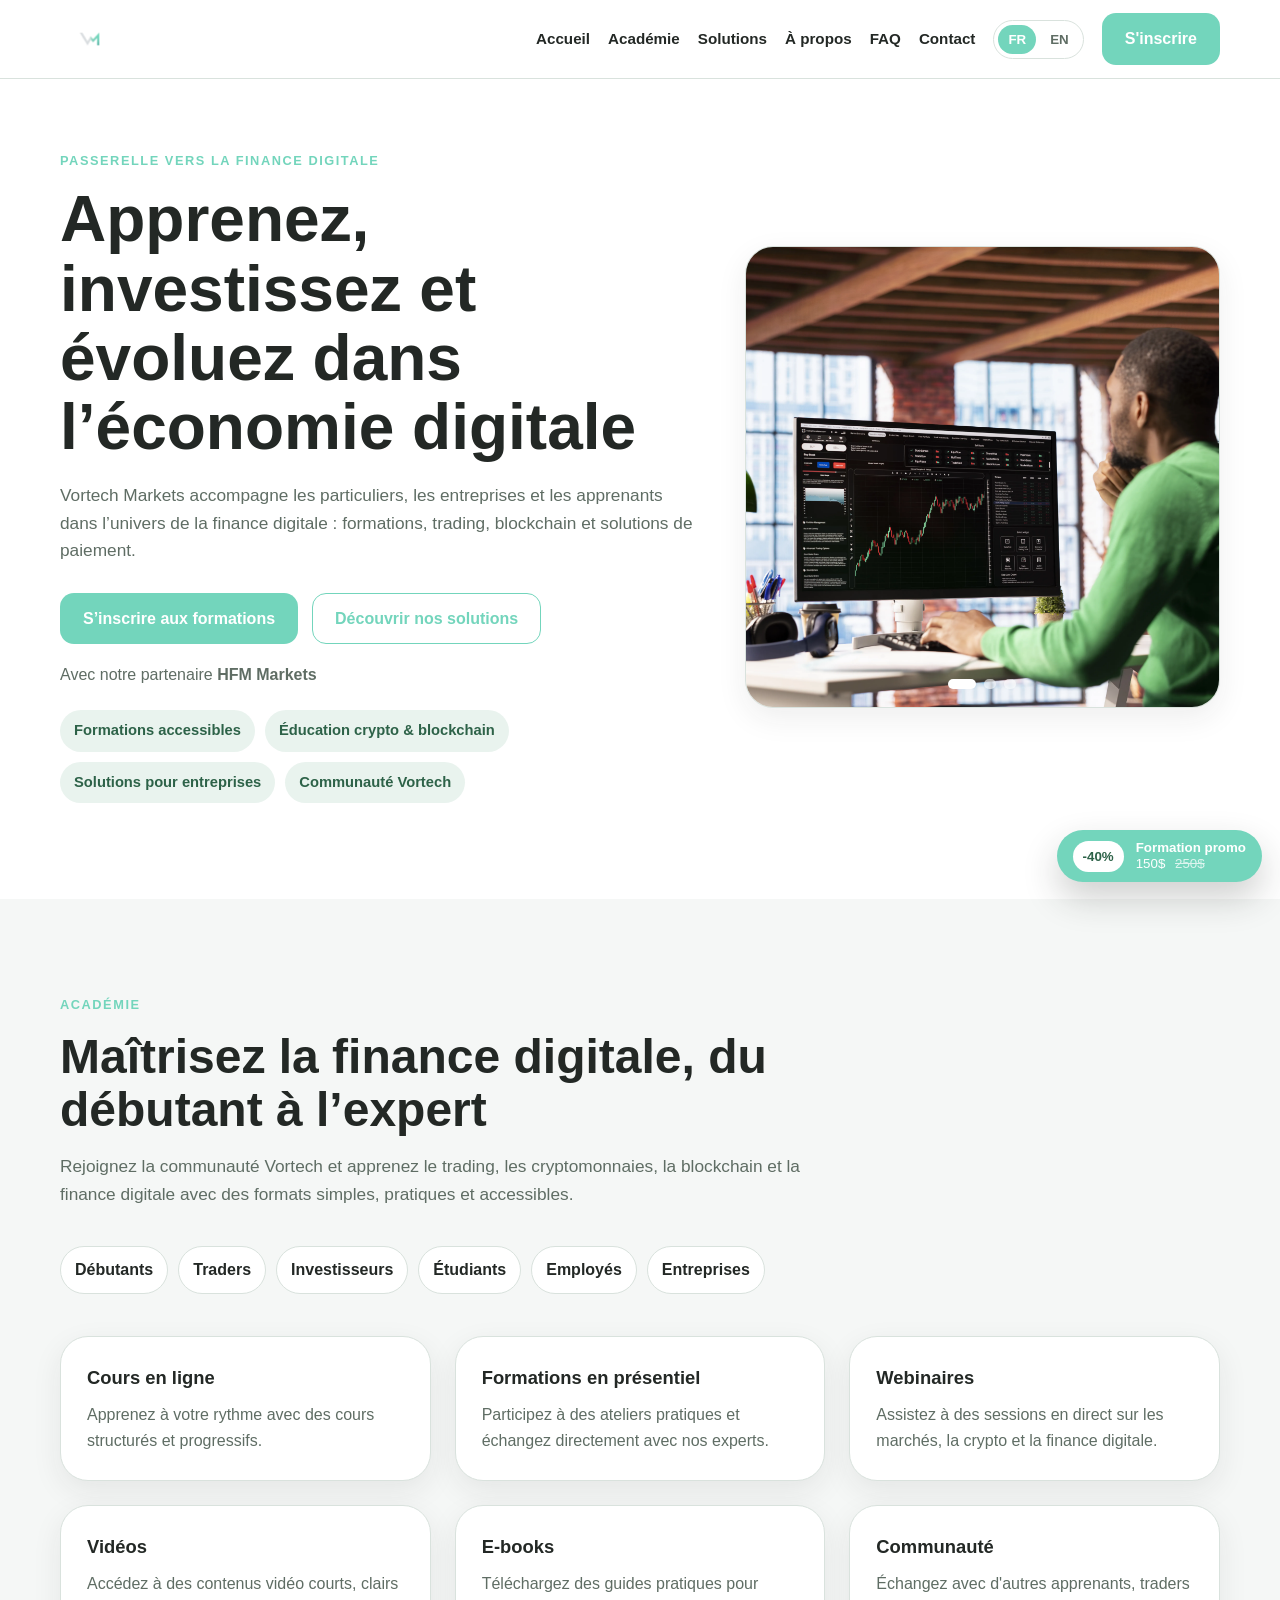
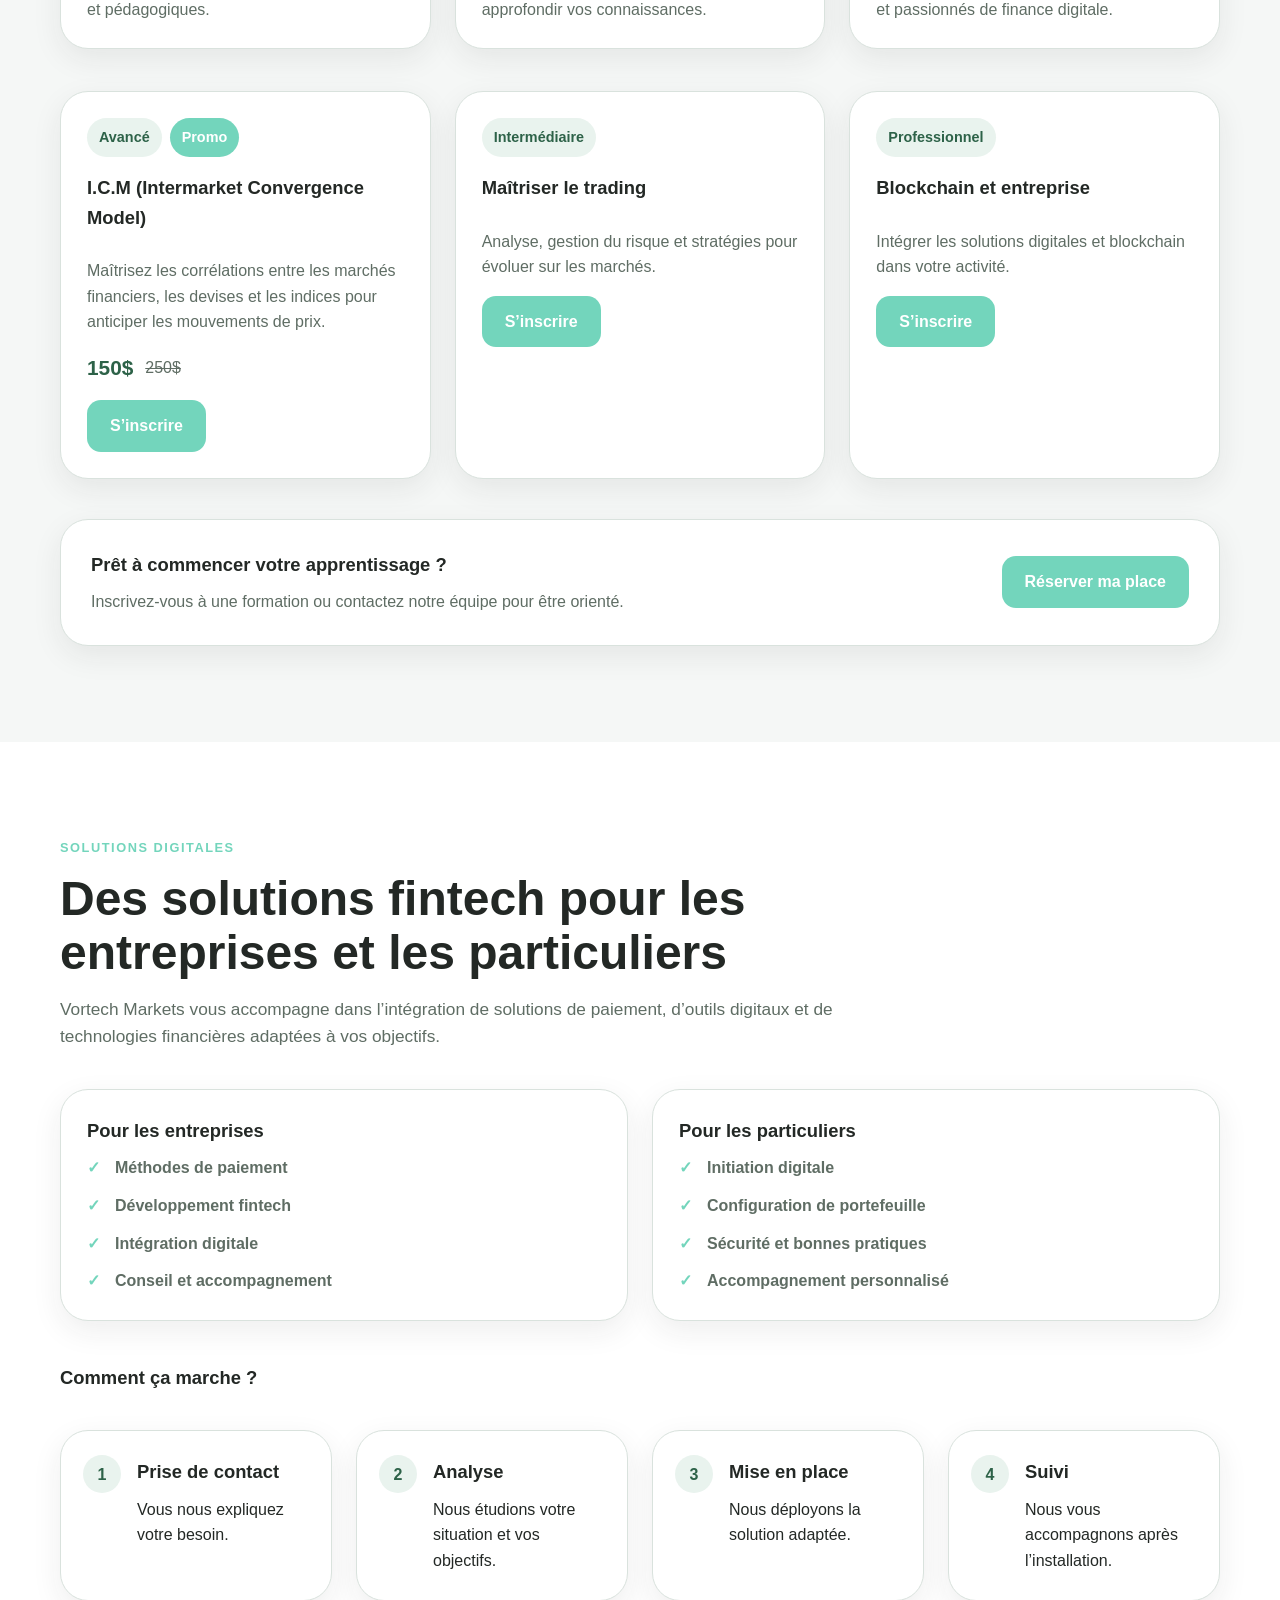
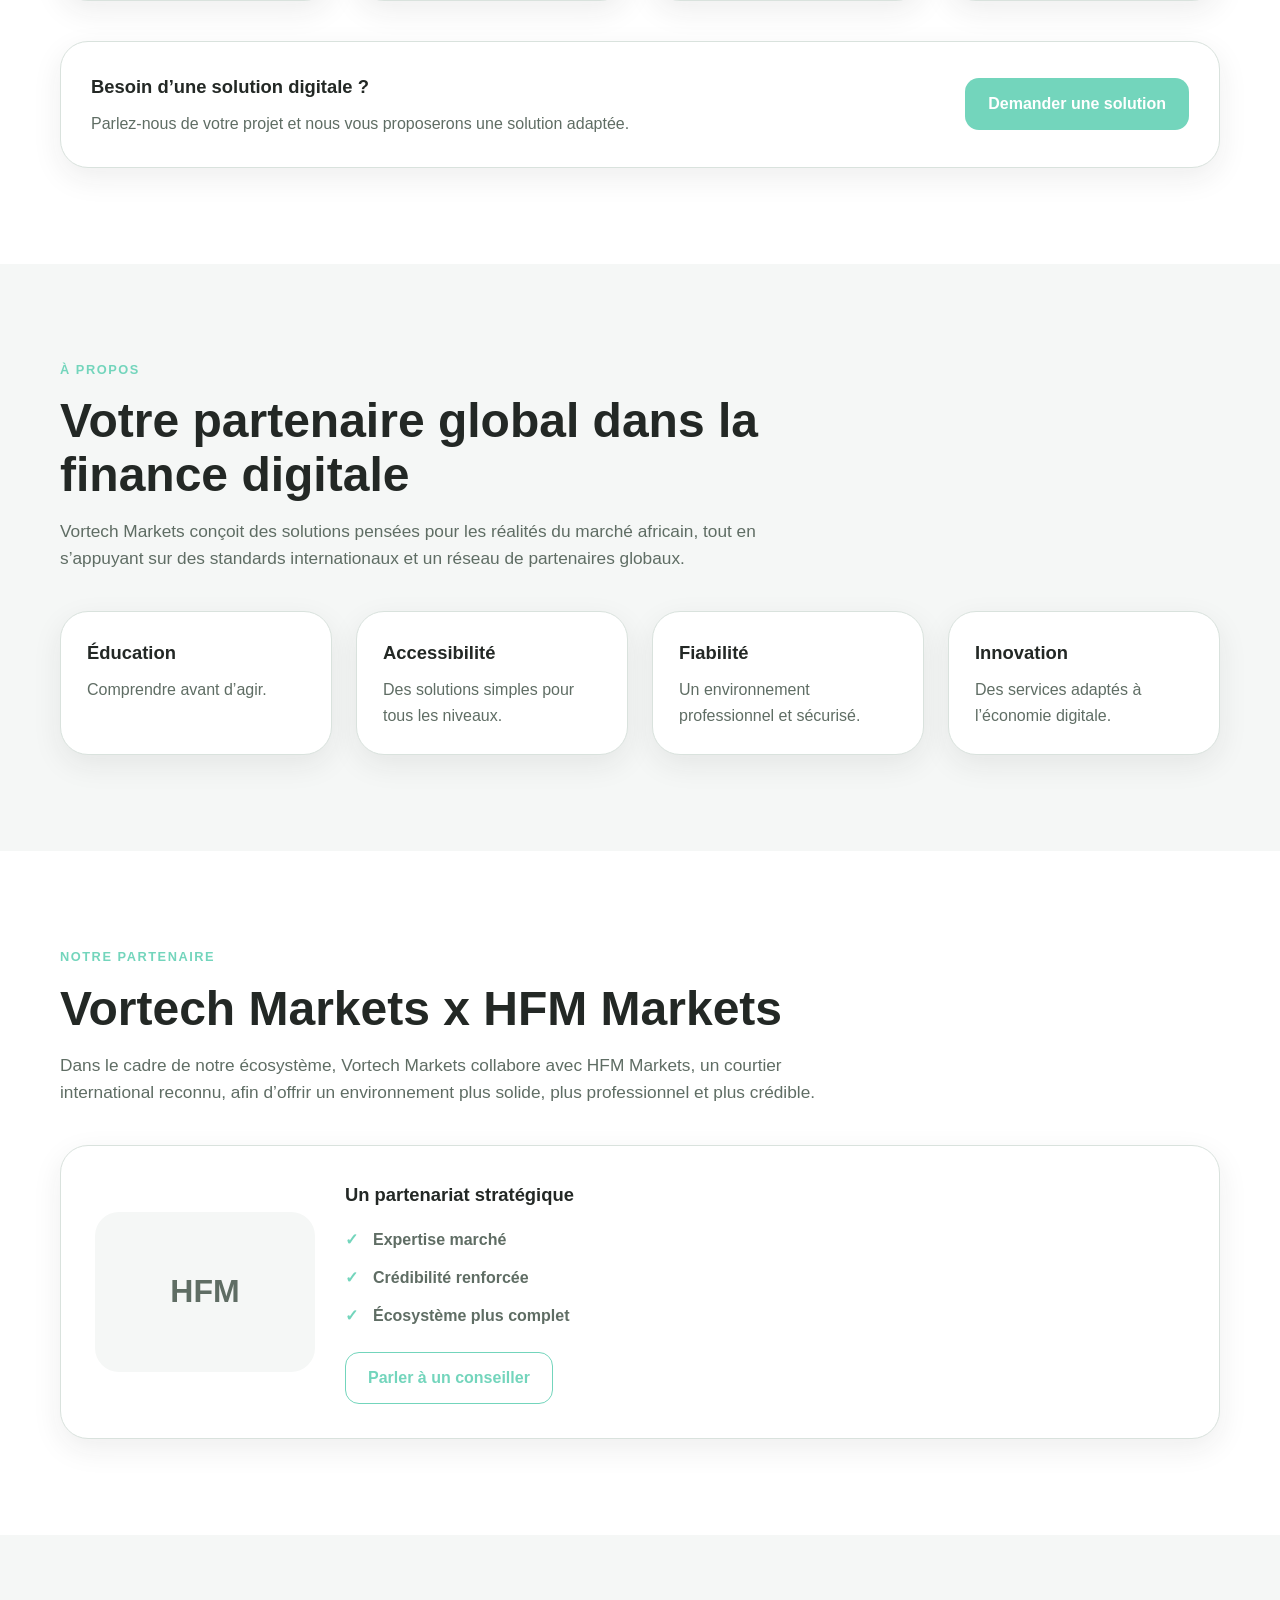
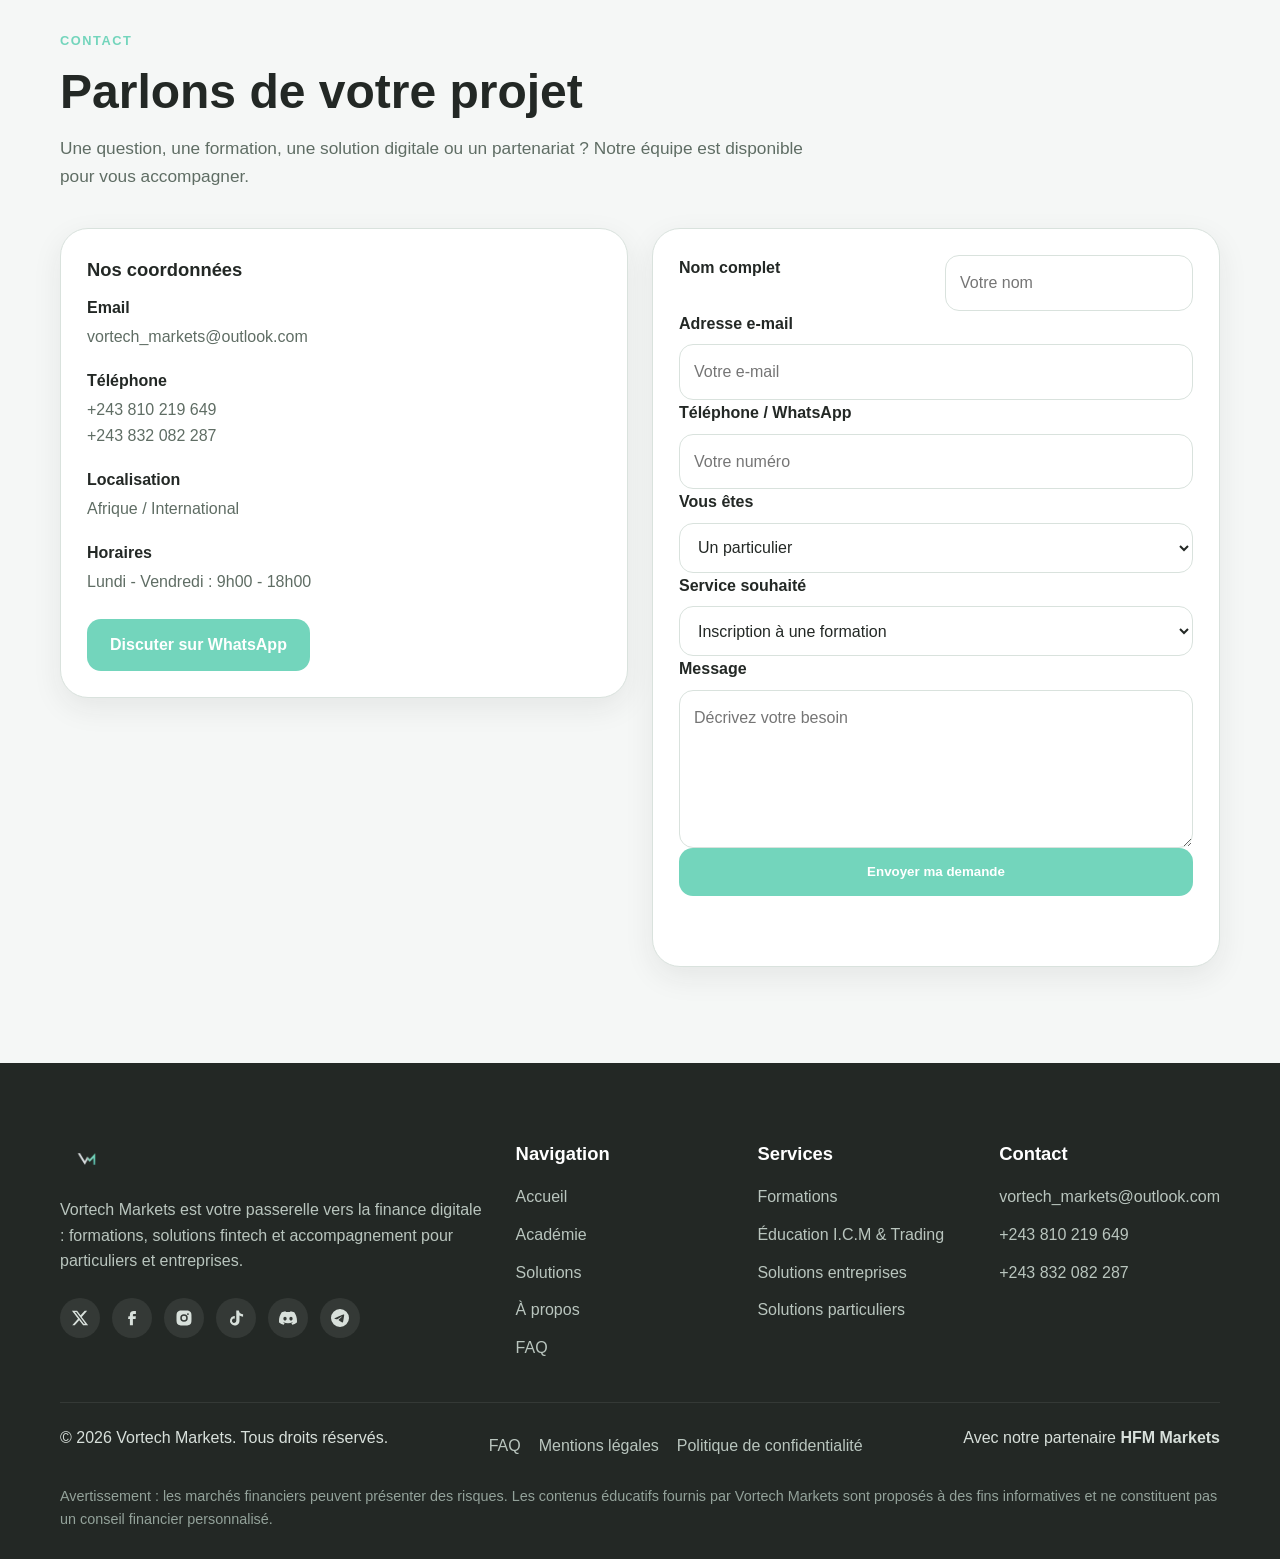
==== commit 8a588728: "Update fmt.Println message from 'Hello' to 'Goodbye' added socials links and enable form" ====
--- a/index.html
+++ b/index.html
@@ -510,10 +510,6 @@
                 <a href="tel:+243832082287">+243 832 082 287</a>
               </li>
 
-              <li>
-                <strong>WhatsApp</strong>
-                <a href="https://wa.me/243810219646" target="_blank" rel="noopener">+243 810 219 646</a>
-              </li>
 
               <li>
                 <strong data-fr="Localisation" data-en="Location">Localisation</strong>
@@ -530,7 +526,7 @@
 
             <a
               class="btn btn-primary"
-              href="https://wa.me/243810219646"
+              href="https://wa.me/243810219649"
               target="_blank"
               rel="noopener"
               data-fr="Discuter sur WhatsApp"
@@ -543,8 +539,12 @@
           <div class="card form-card">
             <form id="contactForm">
 
-              <div class="form-grid">
-                <div class="form-group">
+              <form id="contactForm" action="https://formspree.io/f/mrpzrljp" method="POST">
+  <!-- These hidden inputs make your emails look great in your inbox -->
+  <input type="hidden" name="_subject" value="Nouvelle demande de contact - Vortech Markets">
+  <input type="hidden" name="_template" value="table">
+  
+  <div class="form-grid">
                   <label for="name" data-fr="Nom complet" data-en="Full name">Nom complet</label>
                   <input
                     type="text"
@@ -700,10 +700,10 @@
           </p>
 
           <div class="socials">
-            <a href="#" target="_blank" rel="noopener" aria-label="X"><svg viewBox="0 0 24 24" width="18" height="18" fill="currentColor"><path d="M18.244 2.25h3.308l-7.227 8.26 8.502 11.24H16.17l-5.214-6.817L4.99 21.75H1.68l7.73-8.835L1.254 2.25H8.08l4.713 6.231zm-1.161 17.52h1.833L7.084 4.126H5.117z"/></svg></a>
-            <a href="#" target="_blank" rel="noopener" aria-label="Facebook"><svg viewBox="0 0 24 24" width="18" height="18" fill="currentColor"><path d="M9.198 21.5h4v-8.01h3.604l.396-3.98h-4V7.5a1 1 0 0 1 1-1h3v-4h-3a5 5 0 0 0-5 5v2.01h-2l-.396 3.98h2.396v8.01Z"/></svg></a>
-            <a href="#" target="_blank" rel="noopener" aria-label="Instagram"><svg viewBox="0 0 24 24" width="18" height="18" fill="currentColor"><path d="M12 2c2.717 0 3.056.01 4.122.06 1.065.05 1.79.217 2.428.465.66.254 1.216.598 1.772 1.153a4.908 4.908 0 0 1 1.153 1.772c.247.637.415 1.363.465 2.428.047 1.066.06 1.405.06 4.122 0 2.717-.01 3.056-.06 4.122-.05 1.065-.218 1.79-.465 2.428a4.883 4.883 0 0 1-1.153 1.772 4.915 4.915 0 0 1-1.772 1.153c-.637.247-1.363.415-2.428.465-1.066.047-1.405.06-4.122.06-2.717 0-3.056-.01-4.122-.06-1.065-.05-1.79-.218-2.428-.465a4.89 4.89 0 0 1-1.772-1.153 4.904 4.904 0 0 1-1.153-1.772c-.248-.637-.415-1.363-.465-2.428C2.013 15.056 2 14.717 2 12c0-2.717.01-3.056.06-4.122.05-1.066.217-1.79.465-2.428a4.88 4.88 0 0 1 1.153-1.772A4.897 4.897 0 0 1 5.45 2.525c.638-.248 1.362-.415 2.428-.465C8.944 2.013 9.283 2 12 2Zm0 5a5 5 0 1 0 0 10 5 5 0 0 0 0-10Zm6.5-.25a1.25 1.25 0 1 0-2.5 0 1.25 1.25 0 0 0 2.5 0ZM12 9a3 3 0 1 1 0 6 3 3 0 0 1 0-6Z"/></svg></a>
-            <a href="#" target="_blank" rel="noopener" aria-label="TikTok"><svg viewBox="0 0 24 24" width="18" height="18" fill="currentColor"><path d="M19.59 6.69a4.83 4.83 0 0 1-3.77-4.25V2h-3.45v13.67a2.89 2.89 0 0 1-5.2 1.74 2.89 2.89 0 0 1 2.31-4.64 2.93 2.93 0 0 1 .88.13V9.4a6.84 6.84 0 0 0-1-.05A6.33 6.33 0 0 0 5.8 20.1a6.34 6.34 0 0 0 10.86-4.43v-7a8.16 8.16 0 0 0 4.77 1.52v-3.4a4.85 4.85 0 0 1-1.84-.1Z"/></svg></a>
+            <a href="https://x.com/vortechmarkets_" target="_blank" rel="noopener" aria-label="X"><svg viewBox="0 0 24 24" width="18" height="18" fill="currentColor"><path d="M18.244 2.25h3.308l-7.227 8.26 8.502 11.24H16.17l-5.214-6.817L4.99 21.75H1.68l7.73-8.835L1.254 2.25H8.08l4.713 6.231zm-1.161 17.52h1.833L7.084 4.126H5.117z"/></svg></a>
+            <a href="https://web.facebook.com/profile.php?id=61572545121794" target="_blank" rel="noopener" aria-label="Facebook"><svg viewBox="0 0 24 24" width="18" height="18" fill="currentColor"><path d="M9.198 21.5h4v-8.01h3.604l.396-3.98h-4V7.5a1 1 0 0 1 1-1h3v-4h-3a5 5 0 0 0-5 5v2.01h-2l-.396 3.98h2.396v8.01Z"/></svg></a>
+            <a href="https://www.instagram.com/vortechmarkets/" target="_blank" rel="noopener" aria-label="Instagram"><svg viewBox="0 0 24 24" width="18" height="18" fill="currentColor"><path d="M12 2c2.717 0 3.056.01 4.122.06 1.065.05 1.79.217 2.428.465.66.254 1.216.598 1.772 1.153a4.908 4.908 0 0 1 1.153 1.772c.247.637.415 1.363.465 2.428.047 1.066.06 1.405.06 4.122 0 2.717-.01 3.056-.06 4.122-.05 1.065-.218 1.79-.465 2.428a4.883 4.883 0 0 1-1.153 1.772 4.915 4.915 0 0 1-1.772 1.153c-.637.247-1.363.415-2.428.465-1.066.047-1.405.06-4.122.06-2.717 0-3.056-.01-4.122-.06-1.065-.05-1.79-.218-2.428-.465a4.89 4.89 0 0 1-1.772-1.153 4.904 4.904 0 0 1-1.153-1.772c-.248-.637-.415-1.363-.465-2.428C2.013 15.056 2 14.717 2 12c0-2.717.01-3.056.06-4.122.05-1.066.217-1.79.465-2.428a4.88 4.88 0 0 1 1.153-1.772A4.897 4.897 0 0 1 5.45 2.525c.638-.248 1.362-.415 2.428-.465C8.944 2.013 9.283 2 12 2Zm0 5a5 5 0 1 0 0 10 5 5 0 0 0 0-10Zm6.5-.25a1.25 1.25 0 1 0-2.5 0 1.25 1.25 0 0 0 2.5 0ZM12 9a3 3 0 1 1 0 6 3 3 0 0 1 0-6Z"/></svg></a>
+            <a href="https://www.tiktok.com/@vortech.markets" target="_blank" rel="noopener" aria-label="TikTok"><svg viewBox="0 0 24 24" width="18" height="18" fill="currentColor"><path d="M19.59 6.69a4.83 4.83 0 0 1-3.77-4.25V2h-3.45v13.67a2.89 2.89 0 0 1-5.2 1.74 2.89 2.89 0 0 1 2.31-4.64 2.93 2.93 0 0 1 .88.13V9.4a6.84 6.84 0 0 0-1-.05A6.33 6.33 0 0 0 5.8 20.1a6.34 6.34 0 0 0 10.86-4.43v-7a8.16 8.16 0 0 0 4.77 1.52v-3.4a4.85 4.85 0 0 1-1.84-.1Z"/></svg></a>
             <a href="#" target="_blank" rel="noopener" aria-label="Discord"><svg viewBox="0 0 24 24" width="18" height="18" fill="currentColor"><path d="M20.317 4.3698a19.7913 19.7913 0 00-4.8851-1.5152.0741.0741 0 00-.0785.0371c-.211.3753-.4447.8648-.6083 1.2495-1.8447-.2762-3.68-.2762-5.4868 0-.1636-.3933-.4058-.8742-.6177-1.2495a.077.077 0 00-.0785-.037 19.7363 19.7363 0 00-4.8852 1.515.0699.0699 0 00-.0321.0277C.5334 9.0458-.319 13.5799.0992 18.0578a.0824.0824 0 00.0312.0561c2.0528 1.5076 4.0413 2.4228 5.9929 3.0294a.0777.0777 0 00.0842-.0276c.4616-.6304.8731-1.2952 1.226-1.9942a.076.076 0 00-.0416-.1057c-.6528-.2476-1.2743-.5495-1.8722-.8923a.077.077 0 01-.0076-.1277c.1258-.0943.2517-.1923.3718-.2914a.0743.0743 0 01.0776-.0105c3.9278 1.7933 8.18 1.7933 12.0614 0a.0739.0739 0 01.0785.0095c.1202.099.246.1981.3728.2924a.077.077 0 01-.0066.1276 12.2986 12.2986 0 01-1.873.8914.0766.0766 0 00-.0407.1067c.3604.698.7719 1.3628 1.225 1.9932a.076.076 0 00.0842.0286c1.961-.6067 3.9495-1.5219 6.0023-3.0294a.077.077 0 00.0313-.0552c.5004-5.177-.8382-9.6739-3.5485-13.6604a.061.061 0 00-.0312-.0286zM8.02 15.3312c-1.1825 0-2.1569-1.0857-2.1569-2.419 0-1.3332.9555-2.4189 2.157-2.4189 1.2108 0 2.1757 1.0952 2.1568 2.419 0 1.3332-.9555 2.4189-2.1569 2.4189zm7.9748 0c-1.1825 0-2.1569-1.0857-2.1569-2.419 0-1.3332.9554-2.4189 2.1569-2.4189 1.2108 0 2.1757 1.0952 2.1568 2.419 0 1.3332-.946 2.4189-2.1568 2.4189Z"/></svg></a>
             <a href="#" target="_blank" rel="noopener" aria-label="Telegram"><svg viewBox="0 0 24 24" width="18" height="18" fill="currentColor"><path d="M11.944 0A12 12 0 0 0 0 12a12 12 0 0 0 12 12 12 12 0 0 0 12-12A12 12 0 0 0 12 0a12 12 0 0 0-.056 0zm4.962 7.224c.1-.002.321.023.465.14a.506.506 0 0 1 .171.325c.016.093.036.306.02.472-.18 1.898-.962 6.502-1.36 8.627-.168.9-.499 1.201-.82 1.23-.696.065-1.225-.46-1.9-.902-1.056-.693-1.653-1.124-2.678-1.8-1.185-.78-.417-1.21.258-1.91.177-.184 3.247-2.977 3.307-3.23.007-.032.014-.15-.056-.212s-.174-.041-.249-.024c-.106.024-1.793 1.14-5.061 3.345-.48.33-.913.49-1.302.48-.428-.008-1.252-.241-1.865-.44-.752-.245-1.349-.374-1.297-.789.027-.216.325-.437.893-.663 3.498-1.524 5.83-2.529 6.998-3.014 3.332-1.386 4.025-1.627 4.476-1.635z"/></svg></a>
           </div>
@@ -736,7 +736,6 @@
             <li><a href="mailto:vortech_markets@outlook.com">vortech_markets@outlook.com</a></li>
             <li><a href="tel:+243810219649">+243 810 219 649</a></li>
             <li><a href="tel:+243832082287">+243 832 082 287</a></li>
-            <li><a href="https://wa.me/243810219649" target="_blank" rel="noopener">WhatsApp: +243 810 219 646</a></li>
           </ul>
         </div>
       </div>
@@ -768,4 +767,4 @@
 
   <script src="scripts/script.js"></script>
 </body>
-</html>+</html>
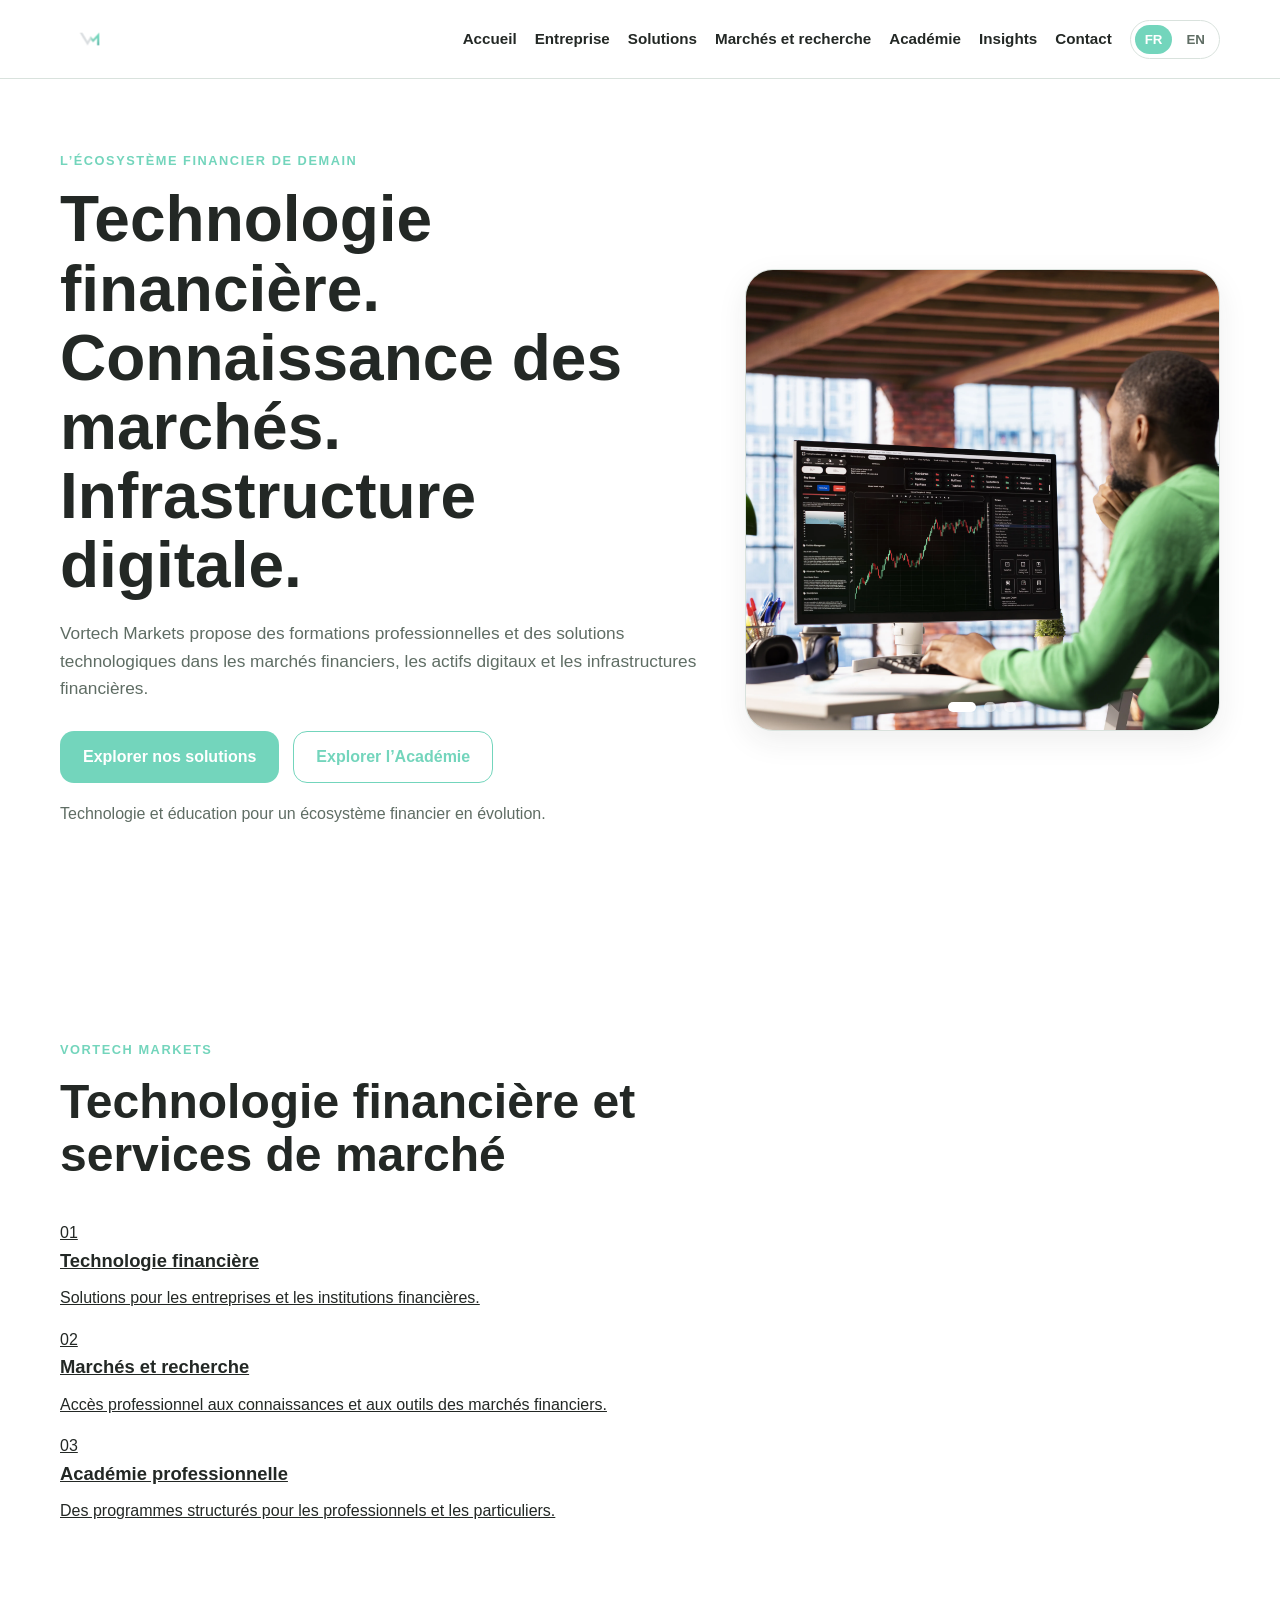
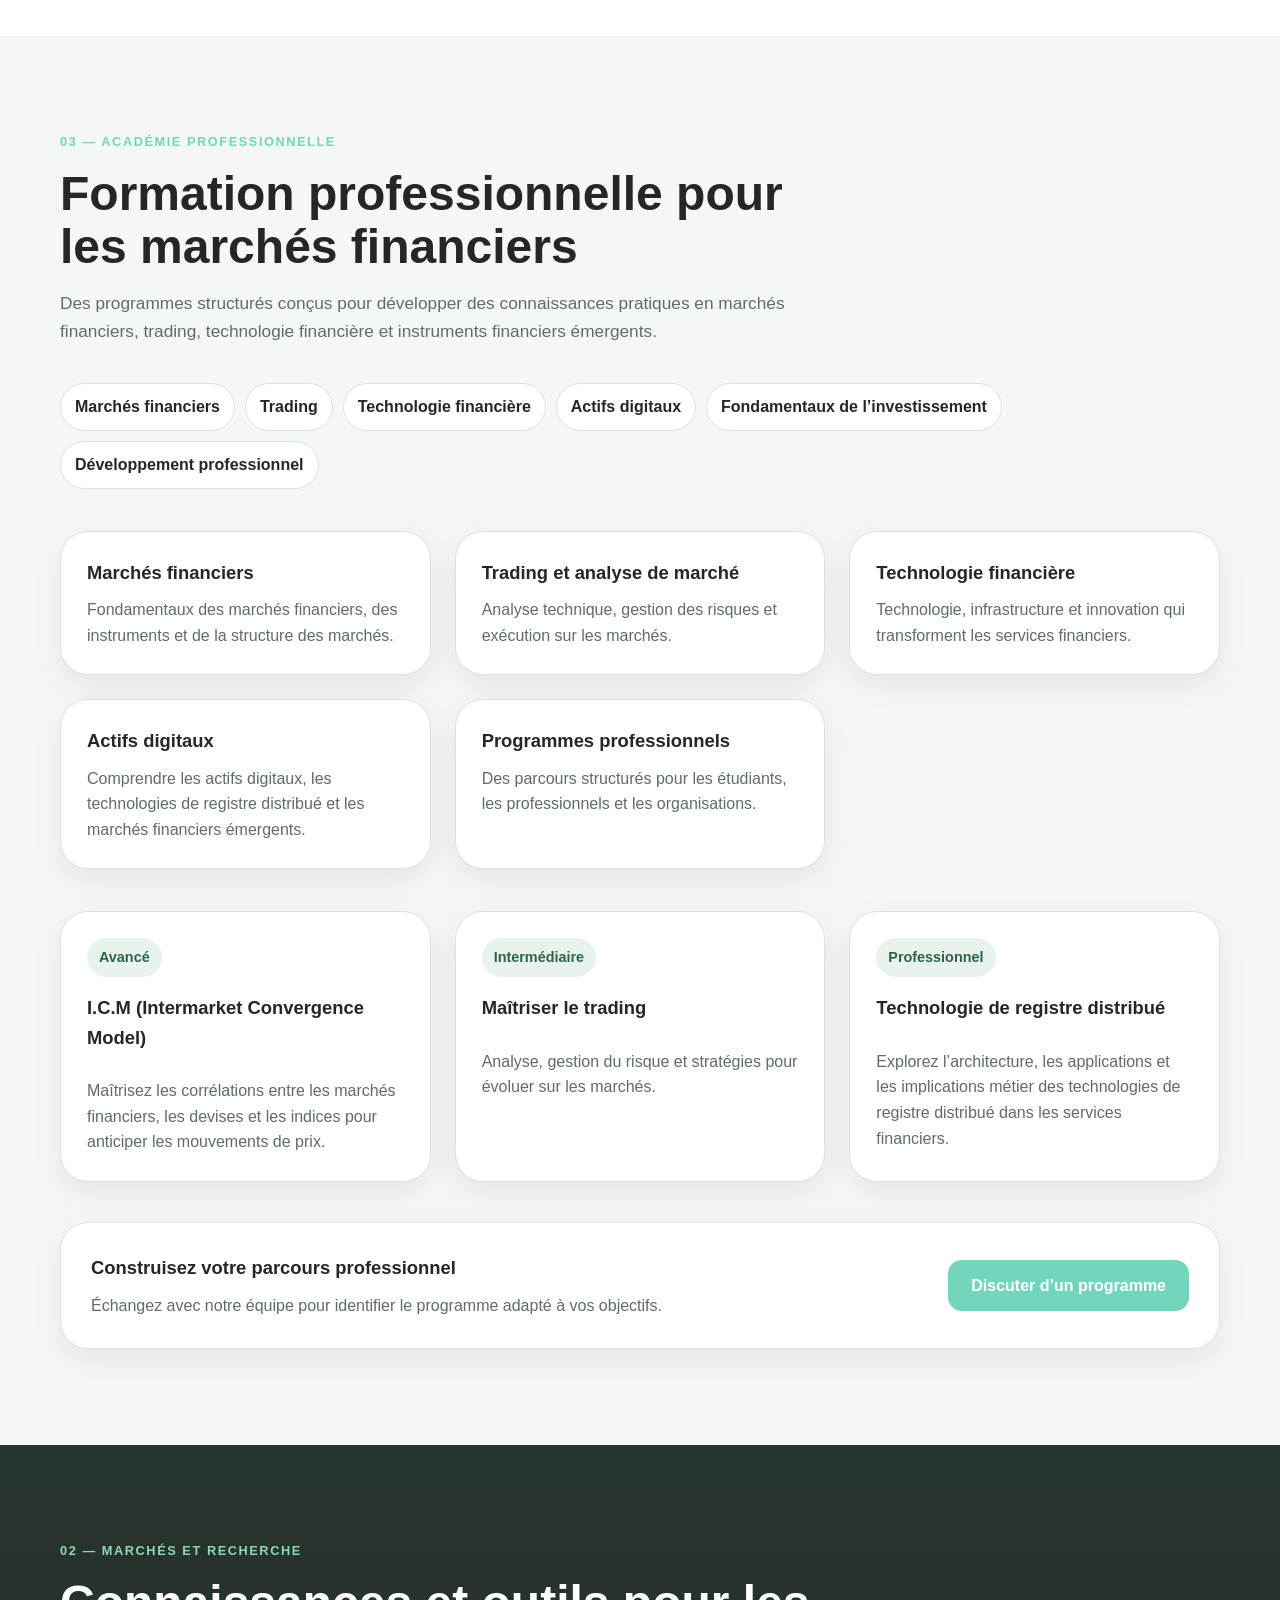
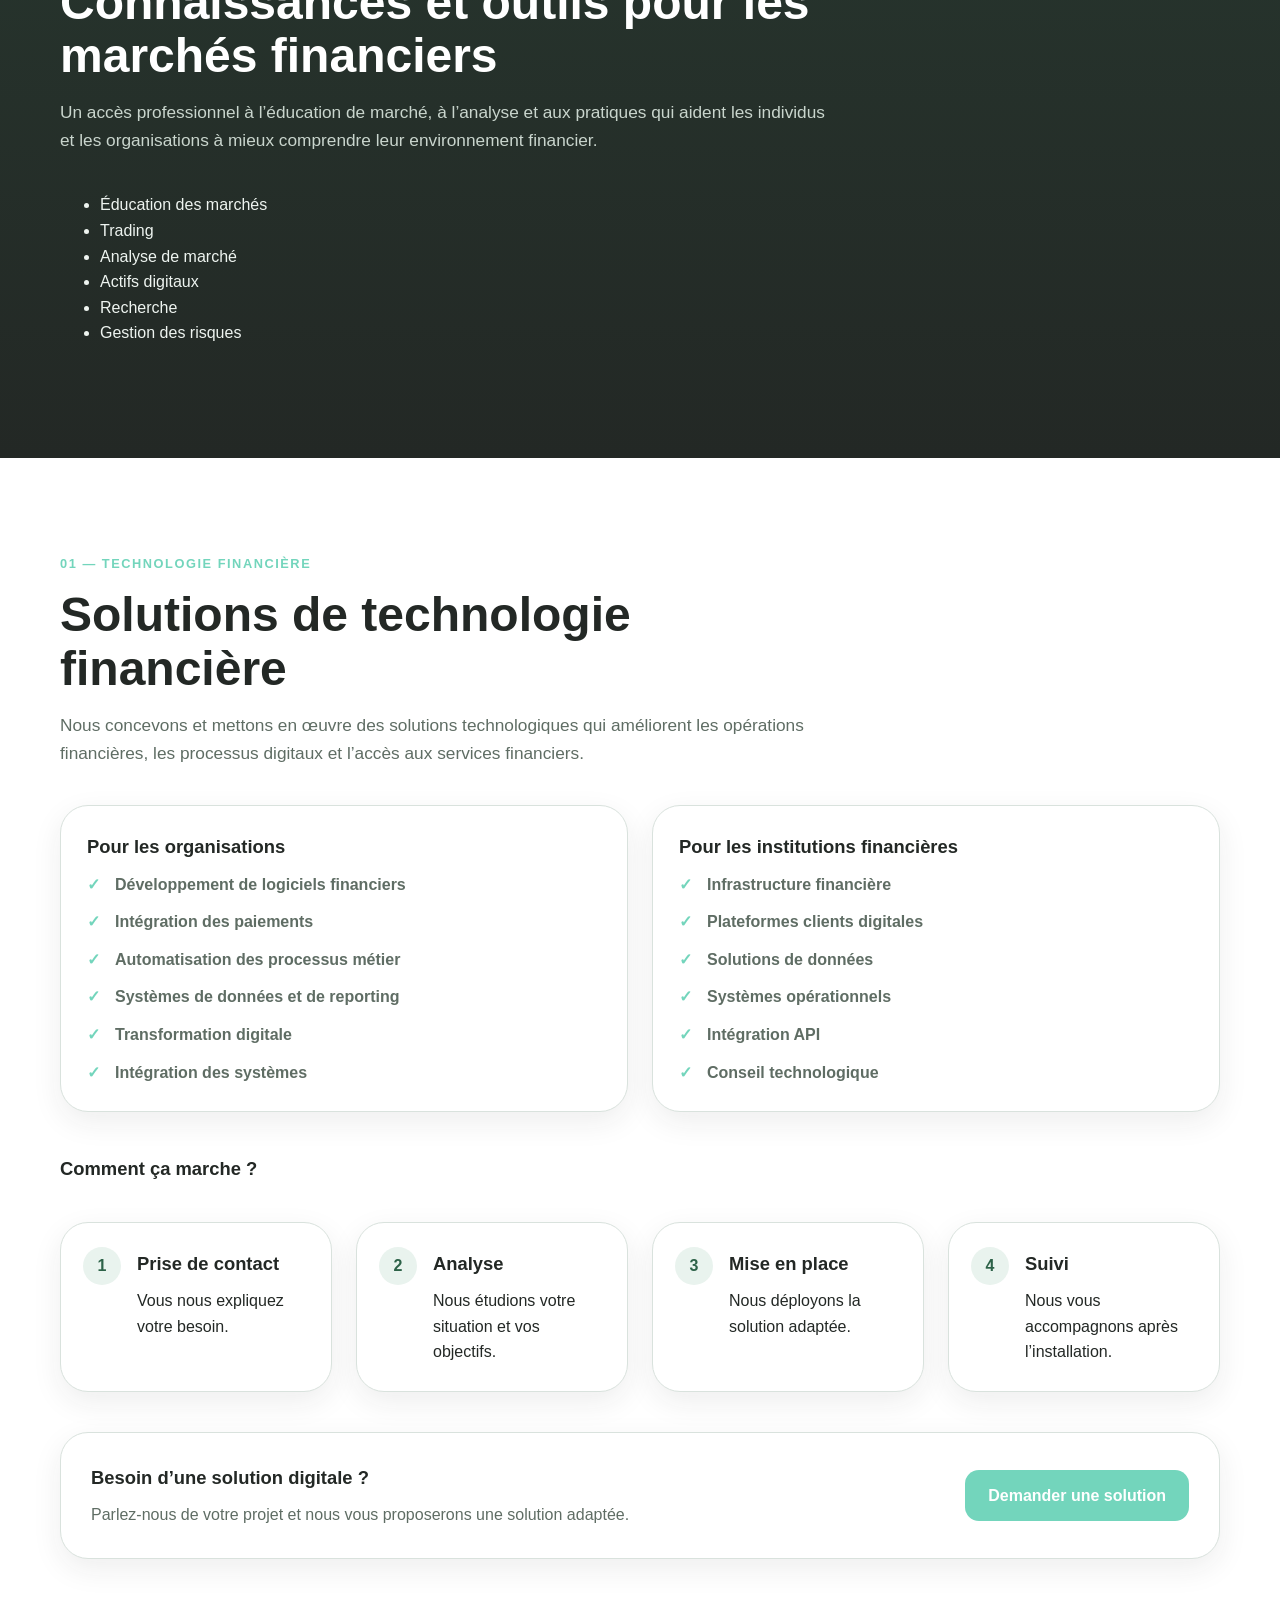
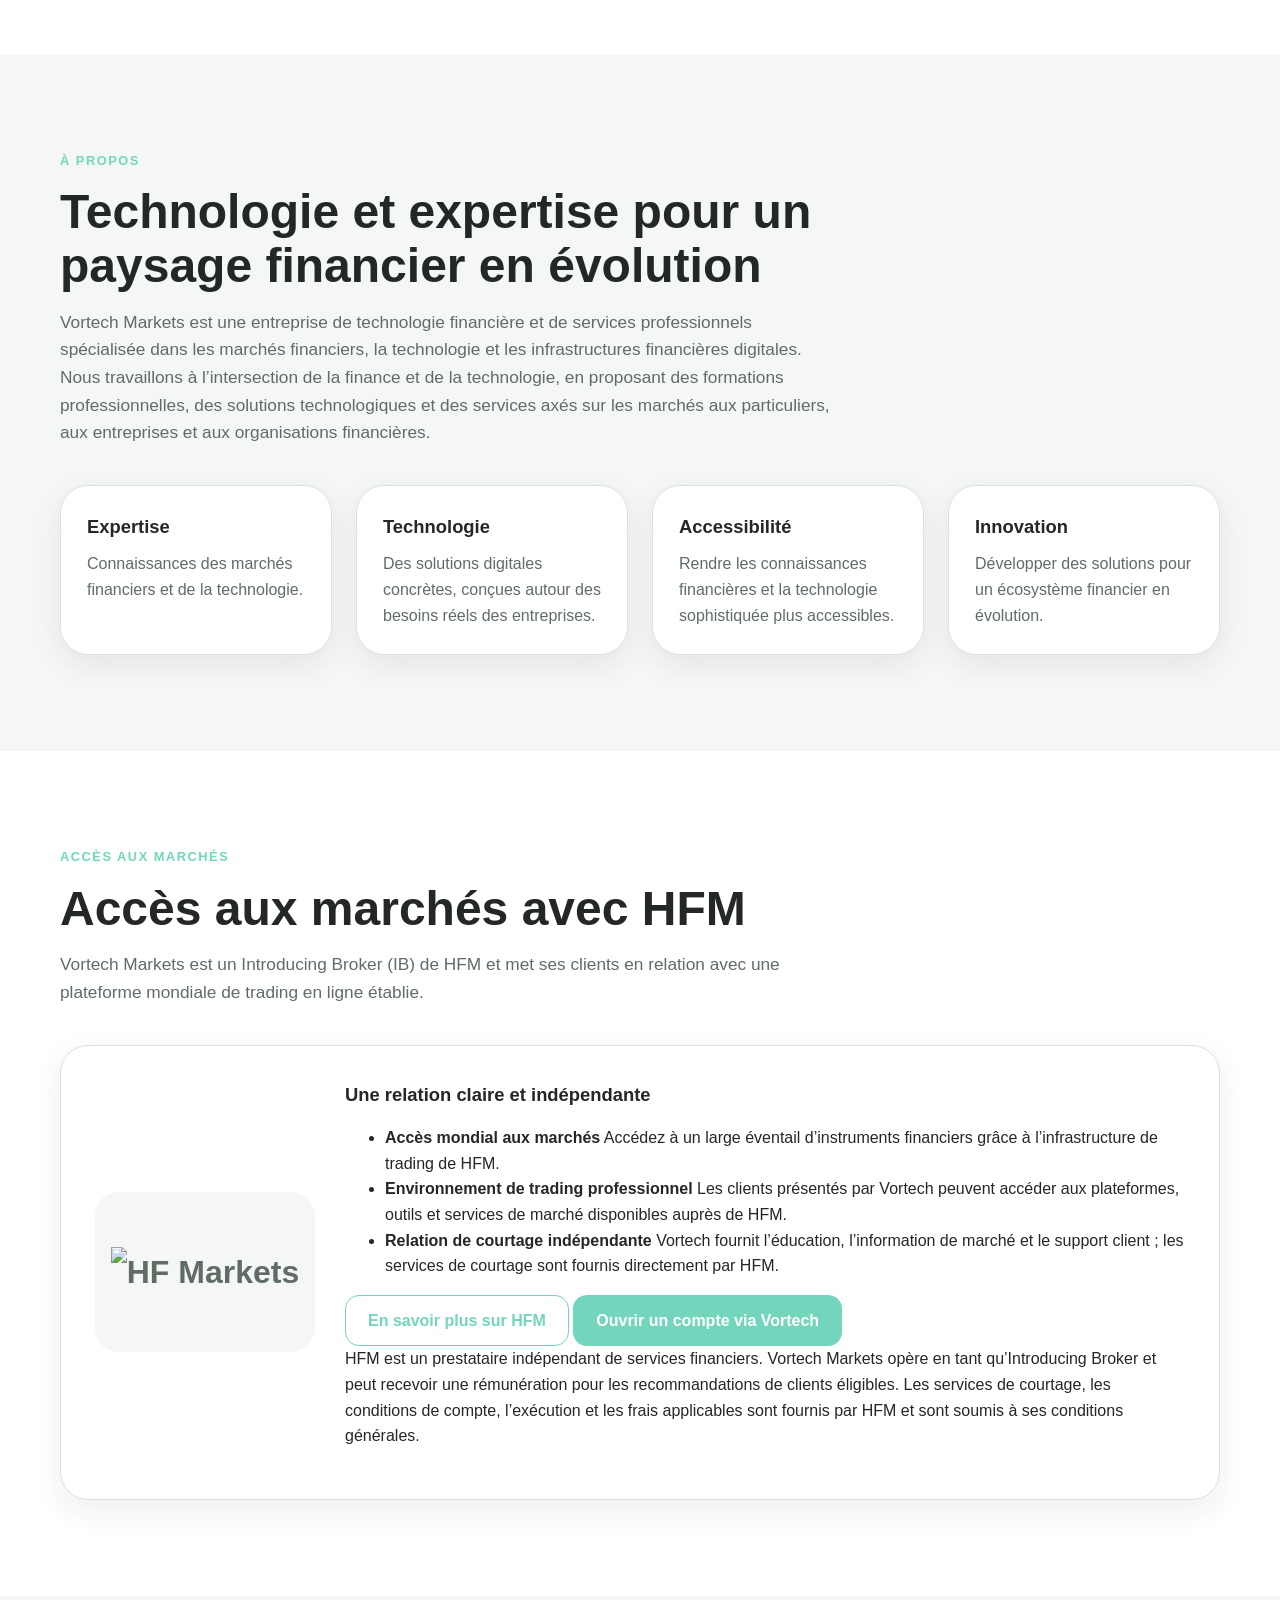
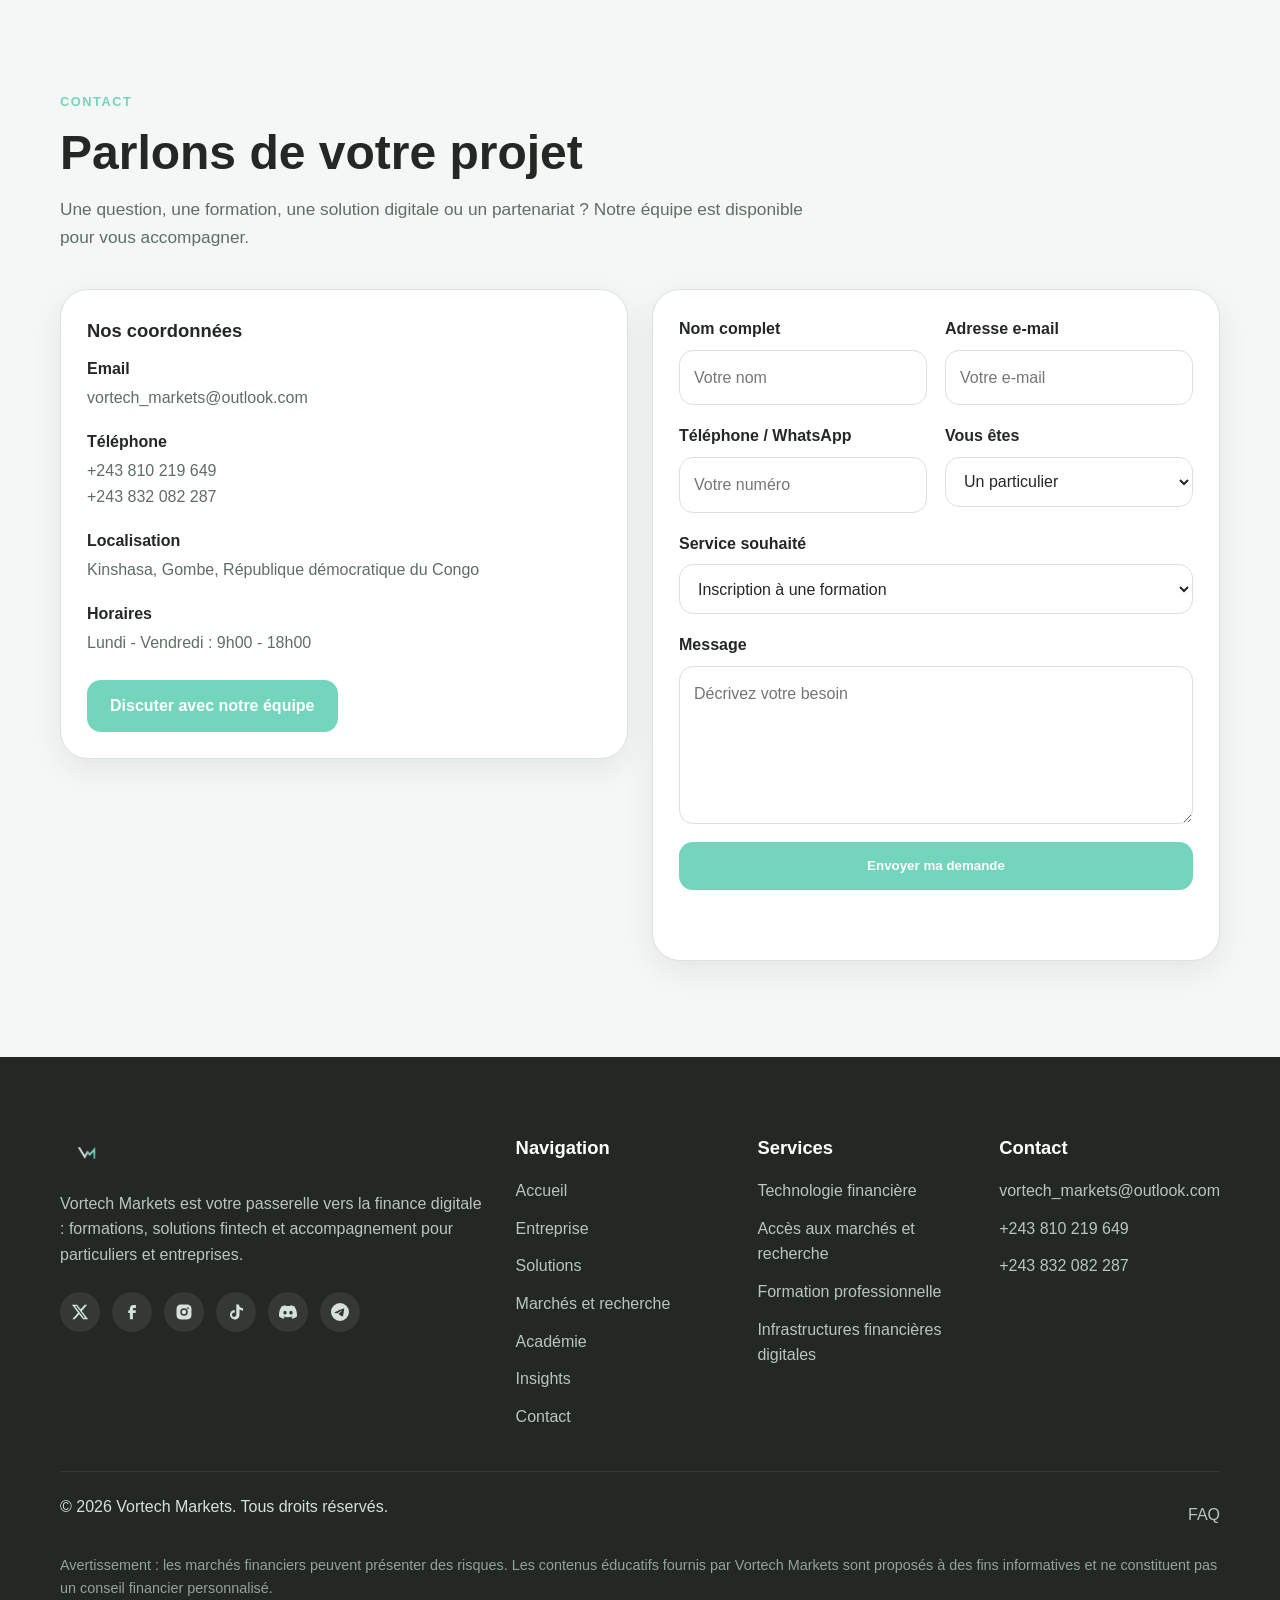
==== commit 3ea09804: "last update following returns" ====
--- a/index.html
+++ b/index.html
@@ -41,21 +41,18 @@
       </button>
 
       <nav class="site-nav" id="navMenu" aria-label="Navigation principale">
-        <a href="#home" data-fr="Accueil" data-en="Home">Accueil</a>
-        <a href="#academy" data-fr="Académie" data-en="Academy">Académie</a>
+        <a href="#home" data-fr="Accueil" data-en="Home">Home</a>
+        <a href="#about" data-fr="Entreprise" data-en="Company">Company</a>
         <a href="#solutions" data-fr="Solutions" data-en="Solutions">Solutions</a>
-        <a href="#about" data-fr="À propos" data-en="About">À propos</a>
-        <a href="faq.html" data-fr="FAQ" data-en="FAQ">FAQ</a>
+        <a href="#markets" data-fr="Marchés et recherche" data-en="Markets & Research">Markets &amp; Research</a>
+        <a href="#academy" data-fr="Académie" data-en="Academy">Academy</a>
+        <a href="faq.html" data-fr="Insights" data-en="Insights">Insights</a>
         <a href="#contact" data-fr="Contact" data-en="Contact">Contact</a>
 
         <div class="lang-switch" role="group" aria-label="Choix de langue">
           <button type="button" class="lang-btn active" data-lang="fr">FR</button>
           <button type="button" class="lang-btn" data-lang="en">EN</button>
         </div>
-
-        <a class="btn btn-primary nav-cta" href="#academy" data-fr="S'inscrire" data-en="Register">
-          S'inscrire
-        </a>
       </nav>
     </div>
   </header>
@@ -68,49 +65,42 @@
         <div class="hero-grid">
 
           <div class="hero-content">
-            <p class="eyebrow" data-fr="Passerelle vers la finance digitale" data-en="Your gateway to digital finance">
-              Passerelle vers la finance digitale
+            <p class="eyebrow" data-fr="L’écosystème financier de demain" data-en="The evolving financial ecosystem">
+              L’écosystème financier de demain
             </p>
 
             <h1
-              data-fr="Apprenez, investissez et évoluez dans l’économie digitale"
-              data-en="Learn, invest and grow in the digital economy"
+              data-fr="Technologie financière. Connaissance des marchés. Infrastructure digitale."
+              data-en="Financial Technology. Market Knowledge. Digital Infrastructure."
             >
-              Apprenez, investissez et évoluez dans l’économie digitale
+              Financial Technology. Market Knowledge. Digital Infrastructure.
             </h1>
 
             <p
               class="lead"
-              data-fr="Vortech Markets accompagne les particuliers, les entreprises et les apprenants dans l’univers de la finance digitale : formations, trading, blockchain et solutions de paiement."
-              data-en="Vortech Markets supports individuals, companies and learners in digital finance: training, trading, blockchain and payment solutions."
+              data-fr="Vortech Markets propose des formations professionnelles et des solutions technologiques dans les marchés financiers, les actifs digitaux et les infrastructures financières."
+              data-en="Vortech Markets provides professional education and technology solutions across financial markets, digital assets and financial infrastructure."
             >
-              Vortech Markets accompagne les particuliers, les entreprises et les apprenants dans l’univers de la finance digitale : formations, trading, blockchain et solutions de paiement.
+              Vortech Markets provides professional education and technology solutions across financial markets, digital assets and financial infrastructure.
             </p>
 
             <div class="hero-actions">
-              <a class="btn btn-primary" href="#academy" data-fr="S’inscrire aux formations" data-en="Join the Academy">
-                S’inscrire aux formations
+              <a class="btn btn-primary" href="#solutions" data-fr="Explorer nos solutions" data-en="Explore our solutions">
+                Explore our solutions
               </a>
 
-              <a class="btn btn-secondary" href="#solutions" data-fr="Découvrir nos solutions" data-en="Explore our solutions">
-                Découvrir nos solutions
+              <a class="btn btn-secondary" href="#academy" data-fr="Explorer l’Académie" data-en="Explore the Academy">
+                Explore the Academy
               </a>
             </div>
 
             <p
               class="partner-note"
-              data-fr="Avec notre partenaire <strong>HFM Markets</strong>"
-              data-en="With our partner <strong>HFM Markets</strong>"
+              data-fr="Technologie et éducation pour un écosystème financier en évolution."
+              data-en="Technology and education for the evolving financial ecosystem."
             >
-              Avec notre partenaire <strong>HFM Markets</strong>
-            </p>
-
-            <ul class="trust-list">
-              <li data-fr="Formations accessibles" data-en="Accessible training">Formations accessibles</li>
-              <li data-fr="Éducation crypto & blockchain" data-en="Crypto & blockchain education">Éducation crypto & blockchain</li>
-              <li data-fr="Solutions pour entreprises" data-en="Business solutions">Solutions pour entreprises</li>
-              <li data-fr="Communauté Vortech" data-en="Vortech community">Communauté Vortech</li>
-            </ul>
+              Technology and education for the evolving financial ecosystem.
+            </p>
           </div>
 
           <div class="hero-media">
@@ -141,78 +131,109 @@
       </div>
     </section>
 
+    <!-- BUSINESS DIVISIONS -->
+    <section class="section divisions section-light">
+      <div class="container">
+        <div class="section-head divisions-head">
+          <p class="eyebrow" data-fr="Vortech Markets" data-en="Vortech Markets">Vortech Markets</p>
+          <h2 data-fr="Technologie financière et services de marché" data-en="Financial Technology & Market Services">
+            Financial Technology &amp; Market Services
+          </h2>
+        </div>
+
+        <div class="division-grid">
+          <a class="division-card" href="#solutions">
+            <span class="division-number">01</span>
+            <h3 data-fr="Technologie financière" data-en="Financial Technology">Financial Technology</h3>
+            <p data-fr="Solutions pour les entreprises et les institutions financières." data-en="Solutions for businesses and financial institutions.">
+              Solutions for businesses and financial institutions.
+            </p>
+          </a>
+
+          <a class="division-card" href="#markets">
+            <span class="division-number">02</span>
+            <h3 data-fr="Marchés et recherche" data-en="Markets & Research">Markets &amp; Research</h3>
+            <p data-fr="Accès professionnel aux connaissances et aux outils des marchés financiers." data-en="Professional access to knowledge and tools surrounding financial markets.">
+              Professional access to knowledge and tools surrounding financial markets.
+            </p>
+          </a>
+
+          <a class="division-card" href="#academy">
+            <span class="division-number">03</span>
+            <h3 data-fr="Académie professionnelle" data-en="Professional Academy">Professional Academy</h3>
+            <p data-fr="Des programmes structurés pour les professionnels et les particuliers." data-en="Structured programs for professionals and individuals.">
+              Structured programs for professionals and individuals.
+            </p>
+          </a>
+        </div>
+      </div>
+    </section>
+
     <!-- ACADEMY -->
     <section id="academy" class="section section-grey">
       <div class="container">
 
         <div class="section-head">
-          <p class="eyebrow" data-fr="Académie" data-en="Academy">Académie</p>
+          <p class="eyebrow" data-fr="03 — Académie professionnelle" data-en="03 — Professional Academy">03 — Académie professionnelle</p>
 
           <h2
-            data-fr="Maîtrisez la finance digitale, du débutant à l’expert"
-            data-en="Master digital finance, from beginner to expert"
-          >
-            Maîtrisez la finance digitale, du débutant à l’expert
+            data-fr="Formation professionnelle pour les marchés financiers"
+            data-en="Professional Education for Financial Markets"
+          >
+            Professional Education for Financial Markets
           </h2>
 
           <p
             class="lead"
-            data-fr="Rejoignez la communauté Vortech et apprenez le trading, les cryptomonnaies, la blockchain et la finance digitale avec des formats simples, pratiques et accessibles."
-            data-en="Join the Vortech community and learn trading, cryptocurrencies, blockchain and digital finance through simple, practical and accessible formats."
-          >
-            Rejoignez la communauté Vortech et apprenez le trading, les cryptomonnaies, la blockchain et la finance digitale avec des formats simples, pratiques et accessibles.
+            data-fr="Des programmes structurés conçus pour développer des connaissances pratiques en marchés financiers, trading, technologie financière et instruments financiers émergents."
+            data-en="Structured programs designed to develop practical knowledge in financial markets, trading, financial technology and emerging financial instruments."
+          >
+            Structured programs designed to develop practical knowledge in financial markets, trading, financial technology and emerging financial instruments.
           </p>
         </div>
 
         <div class="chip-list">
-          <span class="chip" data-fr="Débutants" data-en="Beginners">Débutants</span>
-          <span class="chip" data-fr="Traders" data-en="Traders">Traders</span>
-          <span class="chip" data-fr="Investisseurs" data-en="Investors">Investisseurs</span>
-          <span class="chip" data-fr="Étudiants" data-en="Students">Étudiants</span>
-          <span class="chip" data-fr="Employés" data-en="Employees">Employés</span>
-          <span class="chip" data-fr="Entreprises" data-en="Companies">Entreprises</span>
+          <span class="chip" data-fr="Marchés financiers" data-en="Financial markets">Marchés financiers</span>
+          <span class="chip" data-fr="Trading" data-en="Trading">Trading</span>
+          <span class="chip" data-fr="Technologie financière" data-en="Financial technology">Technologie financière</span>
+          <span class="chip" data-fr="Actifs digitaux" data-en="Digital assets">Actifs digitaux</span>
+          <span class="chip" data-fr="Fondamentaux de l’investissement" data-en="Investment fundamentals">Fondamentaux de l’investissement</span>
+          <span class="chip" data-fr="Développement professionnel" data-en="Professional development">Développement professionnel</span>
         </div>
 
         <div class="grid grid-3 section-space">
           <article class="card">
-            <h3 data-fr="Cours en ligne" data-en="Online courses">Cours en ligne</h3>
-            <p data-fr="Apprenez à votre rythme avec des cours structurés et progressifs." data-en="Learn at your own pace with structured and progressive courses.">
-              Apprenez à votre rythme avec des cours structurés et progressifs.
-            </p>
-          </article>
-
-          <article class="card">
-            <h3 data-fr="Formations en présentiel" data-en="In-person training">Formations en présentiel</h3>
-            <p data-fr="Participez à des ateliers pratiques et échangez directement avec nos experts." data-en="Join practical workshops and interact directly with our experts.">
-              Participez à des ateliers pratiques et échangez directement avec nos experts.
-            </p>
-          </article>
-
-          <article class="card">
-            <h3 data-fr="Webinaires" data-en="Webinars">Webinaires</h3>
-            <p data-fr="Assistez à des sessions en direct sur les marchés, la crypto et la finance digitale." data-en="Attend live sessions on markets, crypto and digital finance.">
-              Assistez à des sessions en direct sur les marchés, la crypto et la finance digitale.
-            </p>
-          </article>
-
-          <article class="card">
-            <h3 data-fr="Vidéos" data-en="Videos">Vidéos</h3>
-            <p data-fr="Accédez à des contenus vidéo courts, clairs et pédagogiques." data-en="Access short, clear and educational video content.">
-              Accédez à des contenus vidéo courts, clairs et pédagogiques.
-            </p>
-          </article>
-
-          <article class="card">
-            <h3 data-fr="E-books" data-en="E-books">E-books</h3>
-            <p data-fr="Téléchargez des guides pratiques pour approfondir vos connaissances." data-en="Download practical guides to deepen your knowledge.">
-              Téléchargez des guides pratiques pour approfondir vos connaissances.
-            </p>
-          </article>
-
-          <article class="card">
-            <h3 data-fr="Communauté" data-en="Community">Communauté</h3>
-            <p data-fr="Échangez avec d'autres apprenants, traders et passionnés de finance digitale." data-en="Connect with other learners, traders and digital finance enthusiasts.">
-              Échangez avec d'autres apprenants, traders et passionnés de finance digitale.
+            <h3 data-fr="Marchés financiers" data-en="Financial Markets">Marchés financiers</h3>
+            <p data-fr="Fondamentaux des marchés financiers, des instruments et de la structure des marchés." data-en="Foundations of financial markets, instruments and market structure.">
+              Foundations of financial markets, instruments and market structure.
+            </p>
+          </article>
+
+          <article class="card">
+            <h3 data-fr="Trading et analyse de marché" data-en="Trading & Market Analysis">Trading &amp; Market Analysis</h3>
+            <p data-fr="Analyse technique, gestion des risques et exécution sur les marchés." data-en="Technical analysis, risk management and market execution.">
+              Technical analysis, risk management and market execution.
+            </p>
+          </article>
+
+          <article class="card">
+            <h3 data-fr="Technologie financière" data-en="Financial Technology">Financial Technology</h3>
+            <p data-fr="Technologie, infrastructure et innovation qui transforment les services financiers." data-en="Technology, infrastructure and innovation transforming financial services.">
+              Technology, infrastructure and innovation transforming financial services.
+            </p>
+          </article>
+
+          <article class="card">
+            <h3 data-fr="Actifs digitaux" data-en="Digital Assets">Digital Assets</h3>
+            <p data-fr="Comprendre les actifs digitaux, les technologies de registre distribué et les marchés financiers émergents." data-en="Understanding digital assets, distributed ledger technology and emerging financial markets.">
+              Understanding digital assets, distributed ledger technology and emerging financial markets.
+            </p>
+          </article>
+
+          <article class="card">
+            <h3 data-fr="Programmes professionnels" data-en="Professional Programs">Professional Programs</h3>
+            <p data-fr="Des parcours structurés pour les étudiants, les professionnels et les organisations." data-en="Structured learning for students, professionals and organizations.">
+              Structured learning for students, professionals and organizations.
             </p>
           </article>
         </div>
@@ -221,7 +242,6 @@
                     <article class="card course-card">
             <div class="course-top">
               <span class="badge" data-fr="Avancé" data-en="Advanced">Avancé</span>
-              <span class="badge badge-promo" data-fr="Promo" data-en="Promo">Promo</span>
             </div>
 
             <h3 data-fr="I.C.M (Intermarket Convergence Model)" data-en="I.C.M (Intermarket Convergence Model)">
@@ -232,12 +252,6 @@
               Maîtrisez les corrélations entre les marchés financiers, les devises et les indices pour anticiper les mouvements de prix.
             </p>
 
-            <div class="price-line">
-              <strong>150$</strong>
-              <s>250$</s>
-            </div>
-
-            <a class="btn btn-primary" href="#contact" data-fr="S’inscrire" data-en="Register">S’inscrire</a>
           </article>
 
           <article class="card course-card">
@@ -251,7 +265,6 @@
               Analyse, gestion du risque et stratégies pour évoluer sur les marchés.
             </p>
 
-            <a class="btn btn-primary" href="#contact" data-fr="S’inscrire" data-en="Register">S’inscrire</a>
           </article>
 
           <article class="card course-card">
@@ -259,31 +272,54 @@
               <span class="badge" data-fr="Professionnel" data-en="Professional">Professionnel</span>
             </div>
 
-            <h3 data-fr="Blockchain et entreprise" data-en="Blockchain and business">Blockchain et entreprise</h3>
-
-            <p data-fr="Intégrer les solutions digitales et blockchain dans votre activité." data-en="Integrate digital and blockchain solutions into your business.">
-              Intégrer les solutions digitales et blockchain dans votre activité.
-            </p>
-
-            <a class="btn btn-primary" href="#contact" data-fr="S’inscrire" data-en="Register">S’inscrire</a>
+            <h3 data-fr="Technologie de registre distribué" data-en="Distributed Ledger Technology">Distributed Ledger Technology</h3>
+
+            <p data-fr="Explorez l’architecture, les applications et les implications métier des technologies de registre distribué dans les services financiers." data-en="Explore the architecture, applications and business implications of distributed ledger technologies across financial services.">
+              Explore the architecture, applications and business implications of distributed ledger technologies across financial services.
+            </p>
+
           </article>
         </div>
 
         <div class="cta-box">
           <div>
-            <h3 data-fr="Prêt à commencer votre apprentissage ?" data-en="Ready to start learning?">
-              Prêt à commencer votre apprentissage ?
+            <h3 data-fr="Construisez votre parcours professionnel" data-en="Build your professional pathway">
+              Build your professional pathway
             </h3>
-            <p data-fr="Inscrivez-vous à une formation ou contactez notre équipe pour être orienté." data-en="Register for a course or contact our team for guidance.">
-              Inscrivez-vous à une formation ou contactez notre équipe pour être orienté.
-            </p>
-          </div>
-
-          <a class="btn btn-primary" href="#contact" data-fr="Réserver ma place" data-en="Book my spot">
-            Réserver ma place
+            <p data-fr="Échangez avec notre équipe pour identifier le programme adapté à vos objectifs." data-en="Speak with our team to identify the program that fits your goals.">
+              Speak with our team to identify the program that fits your goals.
+            </p>
+          </div>
+
+          <a class="btn btn-primary" href="#contact" data-fr="Discuter d’un programme" data-en="Discuss a Professional Program">
+            Discuss a Professional Program
           </a>
         </div>
 
+      </div>
+    </section>
+
+    <!-- MARKETS & RESEARCH -->
+    <section id="markets" class="section section-dark markets-section">
+      <div class="container">
+        <div class="section-head">
+          <p class="eyebrow" data-fr="02 — Marchés et recherche" data-en="02 — Markets & Research">02 — Marchés et recherche</p>
+          <h2 data-fr="Connaissances et outils pour les marchés financiers" data-en="Knowledge and tools for financial markets">
+            Knowledge and tools for financial markets
+          </h2>
+          <p class="lead" data-fr="Un accès professionnel à l’éducation de marché, à l’analyse et aux pratiques qui aident les individus et les organisations à mieux comprendre leur environnement financier." data-en="Professional access to market education, analysis and practices that help individuals and organizations better understand their financial environment.">
+            Professional access to market education, analysis and practices that help individuals and organizations better understand their financial environment.
+          </p>
+        </div>
+
+        <ul class="division-list">
+          <li data-fr="Éducation des marchés" data-en="Market education">Market education</li>
+          <li data-fr="Trading" data-en="Trading">Trading</li>
+          <li data-fr="Analyse de marché" data-en="Market analysis">Market analysis</li>
+          <li data-fr="Actifs digitaux" data-en="Digital assets">Digital assets</li>
+          <li data-fr="Recherche" data-en="Research">Research</li>
+          <li data-fr="Gestion des risques" data-en="Risk management">Risk management</li>
+        </ul>
       </div>
     </section>
 
@@ -292,44 +328,48 @@
       <div class="container">
 
         <div class="section-head">
-          <p class="eyebrow" data-fr="Solutions digitales" data-en="Digital solutions">Solutions digitales</p>
+          <p class="eyebrow" data-fr="01 — Technologie financière" data-en="01 — Financial Technology">01 — Technologie financière</p>
 
           <h2
-            data-fr="Des solutions fintech pour les entreprises et les particuliers"
-            data-en="Fintech solutions for companies and individuals"
-          >
-            Des solutions fintech pour les entreprises et les particuliers
+            data-fr="Solutions de technologie financière"
+            data-en="Financial Technology Solutions"
+          >
+            Financial Technology Solutions
           </h2>
 
           <p
             class="lead"
-            data-fr="Vortech Markets vous accompagne dans l’intégration de solutions de paiement, d’outils digitaux et de technologies financières adaptées à vos objectifs."
-            data-en="Vortech Markets supports you with payment solutions, digital tools and financial technologies adapted to your goals."
-          >
-            Vortech Markets vous accompagne dans l’intégration de solutions de paiement, d’outils digitaux et de technologies financières adaptées à vos objectifs.
+            data-fr="Nous concevons et mettons en œuvre des solutions technologiques qui améliorent les opérations financières, les processus digitaux et l’accès aux services financiers."
+            data-en="We design and implement technology solutions that improve financial operations, digital processes and access to financial services."
+          >
+            We design and implement technology solutions that improve financial operations, digital processes and access to financial services.
           </p>
         </div>
 
         <div class="grid grid-2">
           <article class="card">
-            <h3 data-fr="Pour les entreprises" data-en="For companies">Pour les entreprises</h3>
+            <h3 data-fr="Pour les organisations" data-en="For Organizations">For Organizations</h3>
 
             <ul class="checked-list">
-              <li data-fr="Méthodes de paiement" data-en="Payment methods">Méthodes de paiement</li>
-              <li data-fr="Développement fintech" data-en="Fintech development">Développement fintech</li>
-              <li data-fr="Intégration digitale" data-en="Digital integration">Intégration digitale</li>
-              <li data-fr="Conseil et accompagnement" data-en="Consulting and support">Conseil et accompagnement</li>
+              <li data-fr="Développement de logiciels financiers" data-en="Financial software development">Financial software development</li>
+              <li data-fr="Intégration des paiements" data-en="Payment integration">Payment integration</li>
+              <li data-fr="Automatisation des processus métier" data-en="Business process automation">Business process automation</li>
+              <li data-fr="Systèmes de données et de reporting" data-en="Data & reporting systems">Data &amp; reporting systems</li>
+              <li data-fr="Transformation digitale" data-en="Digital transformation">Digital transformation</li>
+              <li data-fr="Intégration des systèmes" data-en="System integration">System integration</li>
             </ul>
           </article>
 
           <article class="card">
-            <h3 data-fr="Pour les particuliers" data-en="For individuals">Pour les particuliers</h3>
+            <h3 data-fr="Pour les institutions financières" data-en="For Financial Institutions">For Financial Institutions</h3>
 
             <ul class="checked-list">
-              <li data-fr="Initiation digitale" data-en="Digital onboarding">Initiation digitale</li>
-              <li data-fr="Configuration de portefeuille" data-en="Wallet setup">Configuration de portefeuille</li>
-              <li data-fr="Sécurité et bonnes pratiques" data-en="Security and best practices">Sécurité et bonnes pratiques</li>
-              <li data-fr="Accompagnement personnalisé" data-en="Personalized support">Accompagnement personnalisé</li>
+              <li data-fr="Infrastructure financière" data-en="Financial infrastructure">Financial infrastructure</li>
+              <li data-fr="Plateformes clients digitales" data-en="Digital customer platforms">Digital customer platforms</li>
+              <li data-fr="Solutions de données" data-en="Data solutions">Data solutions</li>
+              <li data-fr="Systèmes opérationnels" data-en="Operational systems">Operational systems</li>
+              <li data-fr="Intégration API" data-en="API integration">API integration</li>
+              <li data-fr="Conseil technologique" data-en="Technology consulting">Technology consulting</li>
             </ul>
           </article>
         </div>
@@ -386,45 +426,53 @@
           <p class="eyebrow" data-fr="À propos" data-en="About">À propos</p>
 
           <h2
-            data-fr="Votre partenaire global dans la finance digitale"
-            data-en="Your global partner in digital finance"
-          >
-            Votre partenaire global dans la finance digitale
+            data-fr="Technologie et expertise pour un paysage financier en évolution"
+            data-en="Technology and expertise for a changing financial landscape"
+          >
+            Technology and expertise for a changing financial landscape
           </h2>
 
           <p
             class="lead"
-            data-fr="Vortech Markets conçoit des solutions pensées pour les réalités du marché africain, tout en s’appuyant sur des standards internationaux et un réseau de partenaires globaux."
-            data-en="Vortech Markets builds solutions designed for the realities of the African market, while relying on international standards and a global partner network."
-          >
-            Vortech Markets conçoit des solutions pensées pour les réalités du marché africain, tout en s’appuyant sur des standards internationaux et un réseau de partenaires globaux.
+            data-fr="Vortech Markets est une entreprise de technologie financière et de services professionnels spécialisée dans les marchés financiers, la technologie et les infrastructures financières digitales."
+            data-en="Vortech Markets is a financial technology and professional services company focused on financial markets, technology and digital financial infrastructure."
+          >
+            Vortech Markets is a financial technology and professional services company focused on financial markets, technology and digital financial infrastructure.
           </p>
+
+          <p
+            class="lead about-detail"
+            data-fr="Nous travaillons à l’intersection de la finance et de la technologie, en proposant des formations professionnelles, des solutions technologiques et des services axés sur les marchés aux particuliers, aux entreprises et aux organisations financières."
+            data-en="We work at the intersection of finance and technology, providing professional education, technology solutions and market-focused services to individuals, businesses and financial organizations."
+          >
+            We work at the intersection of finance and technology, providing professional education, technology solutions and market-focused services to individuals, businesses and financial organizations.
+          </p>
         </div>
 
         <div class="grid grid-4">
           <article class="card">
-            <h3 data-fr="Éducation" data-en="Education">Éducation</h3>
-            <p data-fr="Comprendre avant d’agir." data-en="Understand before acting.">Comprendre avant d’agir.</p>
-          </article>
-
-          <article class="card">
-            <h3 data-fr="Accessibilité" data-en="Accessibility">Accessibilité</h3>
-            <p data-fr="Des solutions simples pour tous les niveaux." data-en="Simple solutions for all levels.">
-              Des solutions simples pour tous les niveaux.
-            </p>
-          </article>
-
-          <article class="card">
-            <h3 data-fr="Fiabilité" data-en="Reliability">Fiabilité</h3>
-            <p data-fr="Un environnement professionnel et sécurisé." data-en="A professional and secure environment.">
-              Un environnement professionnel et sécurisé.
+            <h3 data-fr="Expertise" data-en="Expertise">Expertise</h3>
+            <p data-fr="Connaissances des marchés financiers et de la technologie." data-en="Financial markets and technology knowledge.">Financial markets and technology knowledge.</p>
+          </article>
+
+          <article class="card">
+            <h3 data-fr="Technologie" data-en="Technology">Technology</h3>
+            <p data-fr="Des solutions digitales concrètes, conçues autour des besoins réels des entreprises." data-en="Practical digital solutions built around real business needs.">
+              Practical digital solutions built around real business needs.
+            </p>
+          </article>
+
+          <article class="card">
+            <h3 data-fr="Accessibilité" data-en="Accessibility">Accessibility</h3>
+            <p data-fr="Rendre les connaissances financières et la technologie sophistiquée plus accessibles." data-en="Making sophisticated financial knowledge and technology more accessible.">
+              Making sophisticated financial knowledge and technology more accessible.
             </p>
           </article>
 
           <article class="card">
             <h3 data-fr="Innovation" data-en="Innovation">Innovation</h3>
-            <p data-fr="Des services adaptés à l’économie digitale." data-en="Services adapted to the digital economy.">
-              Des services adaptés à l’économie digitale.
+            <p data-fr="Développer des solutions pour un écosystème financier en évolution." data-en="Developing solutions for the evolving financial ecosystem.">
+              Developing solutions for the evolving financial ecosystem.
             </p>
           </article>
         </div>
@@ -432,41 +480,61 @@
       </div>
     </section>
 
-    <!-- PARTNER -->
+    <!-- HFM MARKET ACCESS -->
     <section id="partner" class="section section-light">
       <div class="container">
 
         <div class="section-head">
-          <p class="eyebrow" data-fr="Notre partenaire" data-en="Our partner">Notre partenaire</p>
-
-          <h2 data-fr="Vortech Markets x HFM Markets" data-en="Vortech Markets x HFM Markets">
-            Vortech Markets x HFM Markets
+          <p class="eyebrow" data-fr="Accès aux marchés" data-en="Market access">Accès aux marchés</p>
+
+          <h2 data-fr="Accès aux marchés avec HFM" data-en="Market Access Through HFM">
+            Market Access Through HFM
           </h2>
 
           <p
             class="lead"
-            data-fr="Dans le cadre de notre écosystème, Vortech Markets collabore avec HFM Markets, un courtier international reconnu, afin d’offrir un environnement plus solide, plus professionnel et plus crédible."
-            data-en="As part of our ecosystem, Vortech Markets works with HFM Markets, a recognized international broker, to provide a stronger, more professional and more credible environment."
-          >
-            Dans le cadre de notre écosystème, Vortech Markets collabore avec HFM Markets, un courtier international reconnu, afin d’offrir un environnement plus solide, plus professionnel et plus crédible.
+            data-fr="Vortech Markets est un Introducing Broker (IB) de HFM et met ses clients en relation avec une plateforme mondiale de trading en ligne établie."
+            data-en="Vortech Markets is an Introducing Broker (IB) for HFM, connecting clients with an established global online trading platform."
+          >
+            Vortech Markets is an Introducing Broker (IB) for HFM, connecting clients with an established global online trading platform.
           </p>
         </div>
 
         <div class="partner-box">
-          <div class="partner-logo">HFM</div>
+          <div class="partner-logo">
+            <img src="assets/partners/hfm.png" alt="HF Markets">
+          </div>
 
           <div class="partner-content">
-            <h3 data-fr="Un partenariat stratégique" data-en="A strategic partnership">Un partenariat stratégique</h3>
-
-            <ul class="checked-list">
-              <li data-fr="Expertise marché" data-en="Market expertise">Expertise marché</li>
-              <li data-fr="Crédibilité renforcée" data-en="Stronger credibility">Crédibilité renforcée</li>
-              <li data-fr="Écosystème plus complet" data-en="More complete ecosystem">Écosystème plus complet</li>
+            <h3 data-fr="Une relation claire et indépendante" data-en="A clear and independent relationship">A clear and independent relationship</h3>
+
+            <ul class="partner-points">
+              <li>
+                <strong data-fr="Accès mondial aux marchés" data-en="Global Market Access">Global Market Access</strong>
+                <span data-fr="Accédez à un large éventail d’instruments financiers grâce à l’infrastructure de trading de HFM." data-en="Access a broad range of financial instruments through HFM's trading infrastructure.">Access a broad range of financial instruments through HFM's trading infrastructure.</span>
+              </li>
+              <li>
+                <strong data-fr="Environnement de trading professionnel" data-en="Professional Trading Environment">Professional Trading Environment</strong>
+                <span data-fr="Les clients présentés par Vortech peuvent accéder aux plateformes, outils et services de marché disponibles auprès de HFM." data-en="Clients introduced through Vortech can access HFM's available trading platforms, tools and market services.">Clients introduced through Vortech can access HFM's available trading platforms, tools and market services.</span>
+              </li>
+              <li>
+                <strong data-fr="Relation de courtage indépendante" data-en="Independent Brokerage Relationship">Independent Brokerage Relationship</strong>
+                <span data-fr="Vortech fournit l’éducation, l’information de marché et le support client ; les services de courtage sont fournis directement par HFM." data-en="Vortech provides education, market information and client support, while brokerage services are provided directly by HFM.">Vortech provides education, market information and client support, while brokerage services are provided directly by HFM.</span>
+              </li>
             </ul>
 
-            <a class="btn btn-secondary" href="#contact" data-fr="Parler à un conseiller" data-en="Speak with an advisor">
-              Parler à un conseiller
-            </a>
+            <div class="partner-actions">
+              <a class="btn btn-secondary" href="https://www.hfm.com" target="_blank" rel="noopener" data-fr="En savoir plus sur HFM" data-en="Learn about HFM">
+                Learn about HFM
+              </a>
+              <a class="btn btn-primary" href="https://www.hfm.com" target="_blank" rel="noopener" data-fr="Ouvrir un compte via Vortech" data-en="Open an account through Vortech">
+                Open an account through Vortech
+              </a>
+            </div>
+
+            <p class="partner-disclosure" data-fr="HFM est un prestataire indépendant de services financiers. Vortech Markets opère en tant qu’Introducing Broker et peut recevoir une rémunération pour les recommandations de clients éligibles. Les services de courtage, les conditions de compte, l’exécution et les frais applicables sont fournis par HFM et sont soumis à ses conditions générales." data-en="HFM is an independent financial services provider. Vortech Markets operates as an Introducing Broker and may receive compensation for eligible client referrals. Brokerage services, account terms, execution and applicable fees are provided by HFM and are subject to its terms and conditions.">
+              HFM is an independent financial services provider. Vortech Markets operates as an Introducing Broker and may receive compensation for eligible client referrals. Brokerage services, account terms, execution and applicable fees are provided by HFM and are subject to its terms and conditions.
+            </p>
           </div>
         </div>
 
@@ -513,7 +581,7 @@
 
               <li>
                 <strong data-fr="Localisation" data-en="Location">Localisation</strong>
-                <span data-fr="Afrique / International" data-en="Africa / International">Afrique / International</span>
+                <span data-fr="Kinshasa, Gombe, République démocratique du Congo" data-en="Kinshasa, Gombe, Democratic Republic of the Congo">Kinshasa, Gombe, République démocratique du Congo</span>
               </li>
 
               <li>
@@ -529,22 +597,21 @@
               href="https://wa.me/243810219649"
               target="_blank"
               rel="noopener"
-              data-fr="Discuter sur WhatsApp"
-              data-en="Chat on WhatsApp"
+              data-fr="Discuter avec notre équipe"
+              data-en="Chat with our team"
             >
-              Discuter sur WhatsApp
+              Discuter avec notre équipe
             </a>
           </div>
 
           <div class="card form-card">
-            <form id="contactForm">
-
-              <form id="contactForm" action="https://formspree.io/f/mrpzrljp" method="POST">
-  <!-- These hidden inputs make your emails look great in your inbox -->
+            <form id="contactForm" action="https://formspree.io/f/mrpzrljp" method="POST">
+  
   <input type="hidden" name="_subject" value="Nouvelle demande de contact - Vortech Markets">
   <input type="hidden" name="_template" value="table">
   
   <div class="form-grid">
+                <div class="form-group">
                   <label for="name" data-fr="Nom complet" data-en="Full name">Nom complet</label>
                   <input
                     type="text"
@@ -585,8 +652,8 @@
                 <div class="form-group">
                   <label for="profile" data-fr="Vous êtes" data-en="You are">Vous êtes</label>
                   <select id="profile" name="profile">
-                    <option value="individual" data-fr="Un particulier" data-en="An individual">Un particulier</option>
-                    <option value="company" data-fr="Une entreprise" data-en="A company">Une entreprise</option>
+                    <option value="individual" data-fr="Un particulier" data-en="An individual">An individual</option>
+                    <option value="business-organization" data-fr="Une entreprise / organisation" data-en="A business / organization">A business / organization</option>
                   </select>
                 </div>
 
@@ -632,57 +699,6 @@
 
   </main>
 
-  <!-- FLOATING PROMOTION -->
-  <button class="promo-float" id="promoFloat" type="button" aria-haspopup="dialog" aria-controls="promoModal">
-    <span class="promo-float-badge">-40%</span>
-
-    <span class="promo-float-content">
-      <strong data-fr="Formation promo" data-en="Promo training">Formation promo</strong>
-      <span class="promo-float-price">150$ <s>250$</s></span>
-    </span>
-  </button>
-
-  <!-- PROMOTION MODAL -->
-  <div class="promo-modal" id="promoModal" hidden>
-    <div class="modal-backdrop" data-close-promo></div>
-    <div class="modal-card" role="dialog" aria-modal="true" aria-labelledby="promoModalTitle">
-      <button class="modal-close" type="button" data-close-promo aria-label="Fermer">×</button>
-
-      <span class="badge badge-promo" data-fr="Offre spéciale" data-en="Special offer">Offre spéciale</span>
-
-      <h2
-        id="promoModalTitle"
-        data-fr="Formation I.C.M à 150$ au lieu de 250$"
-        data-en="I.C.M Training at $150 instead of $250"
-      >
-        Formation I.C.M à 150$ au lieu de 250$
-      </h2>
-
-      <p
-        data-fr="Profitez de notre offre promotionnelle sur la formation I.C.M (Intermarket Convergence Model). Réservez votre place dès maintenant."
-        data-en="Take advantage of our promotional offer on the I.C.M (Intermarket Convergence Model) training. Book your spot now."
-      >
-        Profitez de notre offre promotionnelle sur la formation I.C.M (Intermarket Convergence Model). Réservez votre place dès maintenant.
-      </p>
-
-      <div class="promo-price-box">
-        <strong class="promo-price">150$</strong>
-        <s class="promo-old-price">250$</s>
-        <span class="promo-save" data-fr="-40%" data-en="-40%">-40%</span>
-      </div>
-
-      <div class="modal-actions">
-        <a href="#academy" class="btn btn-secondary" data-close-promo data-fr="Voir la formation" data-en="View the course">
-          Voir la formation
-        </a>
-
-        <a href="#contact" class="btn btn-primary" data-close-promo data-fr="Réserver ma place" data-en="Book my spot">
-          Réserver ma place
-        </a>
-      </div>
-    </div>
-  </div>
-
     <footer class="site-footer">
     <div class="container">
 
@@ -712,21 +728,23 @@
         <div>
           <h3 data-fr="Navigation" data-en="Navigation">Navigation</h3>
           <ul class="footer-list">
-            <li><a href="#home" data-fr="Accueil" data-en="Home">Accueil</a></li>
-            <li><a href="#academy" data-fr="Académie" data-en="Academy">Académie</a></li>
+            <li><a href="#home" data-fr="Accueil" data-en="Home">Home</a></li>
+            <li><a href="#about" data-fr="Entreprise" data-en="Company">Company</a></li>
             <li><a href="#solutions" data-fr="Solutions" data-en="Solutions">Solutions</a></li>
-            <li><a href="#about" data-fr="À propos" data-en="About">À propos</a></li>
-            <li><a href="faq.html" data-fr="FAQ" data-en="FAQ">FAQ</a></li>
+            <li><a href="#markets" data-fr="Marchés et recherche" data-en="Markets & Research">Markets &amp; Research</a></li>
+            <li><a href="#academy" data-fr="Académie" data-en="Academy">Academy</a></li>
+            <li><a href="faq.html" data-fr="Insights" data-en="Insights">Insights</a></li>
+            <li><a href="#contact" data-fr="Contact" data-en="Contact">Contact</a></li>
           </ul>
         </div>
 
         <div>
           <h3 data-fr="Services" data-en="Services">Services</h3>
           <ul class="footer-list">
-            <li data-fr="Formations" data-en="Training">Formations</li>
-            <li data-fr="Éducation I.C.M & Trading" data-en="I.C.M & Trading Education">Éducation I.C.M & Trading</li>
-            <li data-fr="Solutions entreprises" data-en="Business solutions">Solutions entreprises</li>
-            <li data-fr="Solutions particuliers" data-en="Individual solutions">Solutions particuliers</li>
+            <li data-fr="Technologie financière" data-en="Financial Technology">Financial Technology</li>
+            <li data-fr="Accès aux marchés et recherche" data-en="Market Access & Research">Market Access &amp; Research</li>
+            <li data-fr="Formation professionnelle" data-en="Professional Education">Professional Education</li>
+            <li data-fr="Infrastructures financières digitales" data-en="Digital Financial Infrastructure">Digital Financial Infrastructure</li>
           </ul>
         </div>
 
@@ -745,23 +763,18 @@
 
         <div class="footer-links">
           <a href="faq.html" data-fr="FAQ" data-en="FAQ">FAQ</a>
-          <a href="#" data-fr="Mentions légales" data-en="Legal notice">Mentions légales</a>
-          <a href="#" data-fr="Politique de confidentialité" data-en="Privacy policy">Politique de confidentialité</a>
-        </div>
-
-        <p data-fr="Avec notre partenaire <strong>HFM Markets</strong>" data-en="With our partner <strong>HFM Markets</strong>">
-          Avec notre partenaire <strong>HFM Markets</strong>
-        </p>
-      </div>
-
-      <p
+        </div>
+
+      </div>
+
+       <p
         class="disclaimer"
         data-fr="Avertissement : les marchés financiers peuvent présenter des risques. Les contenus éducatifs fournis par Vortech Markets sont proposés à des fins informatives et ne constituent pas un conseil financier personnalisé."
         data-en="Disclaimer: financial markets may involve risk. Educational content provided by Vortech Markets is for informational purposes and does not constitute personalized financial advice."
       >
-        Avertissement : les marchés financiers peuvent présenter des risques. Les contenus éducatifs fournis par Vortech Markets sont proposés à des fins informatives et ne constituent pas un conseil financier personnalisé.
-      </p>
-
+        Avertissement : les marchés financiers peuvent présenter des risques. Les contenus éducatifs fournis par Vortech Markets sont 
+        proposés à des fins informatives et ne constituent pas un conseil financier personnalisé.
+        </p>
     </div>
   </footer>
 
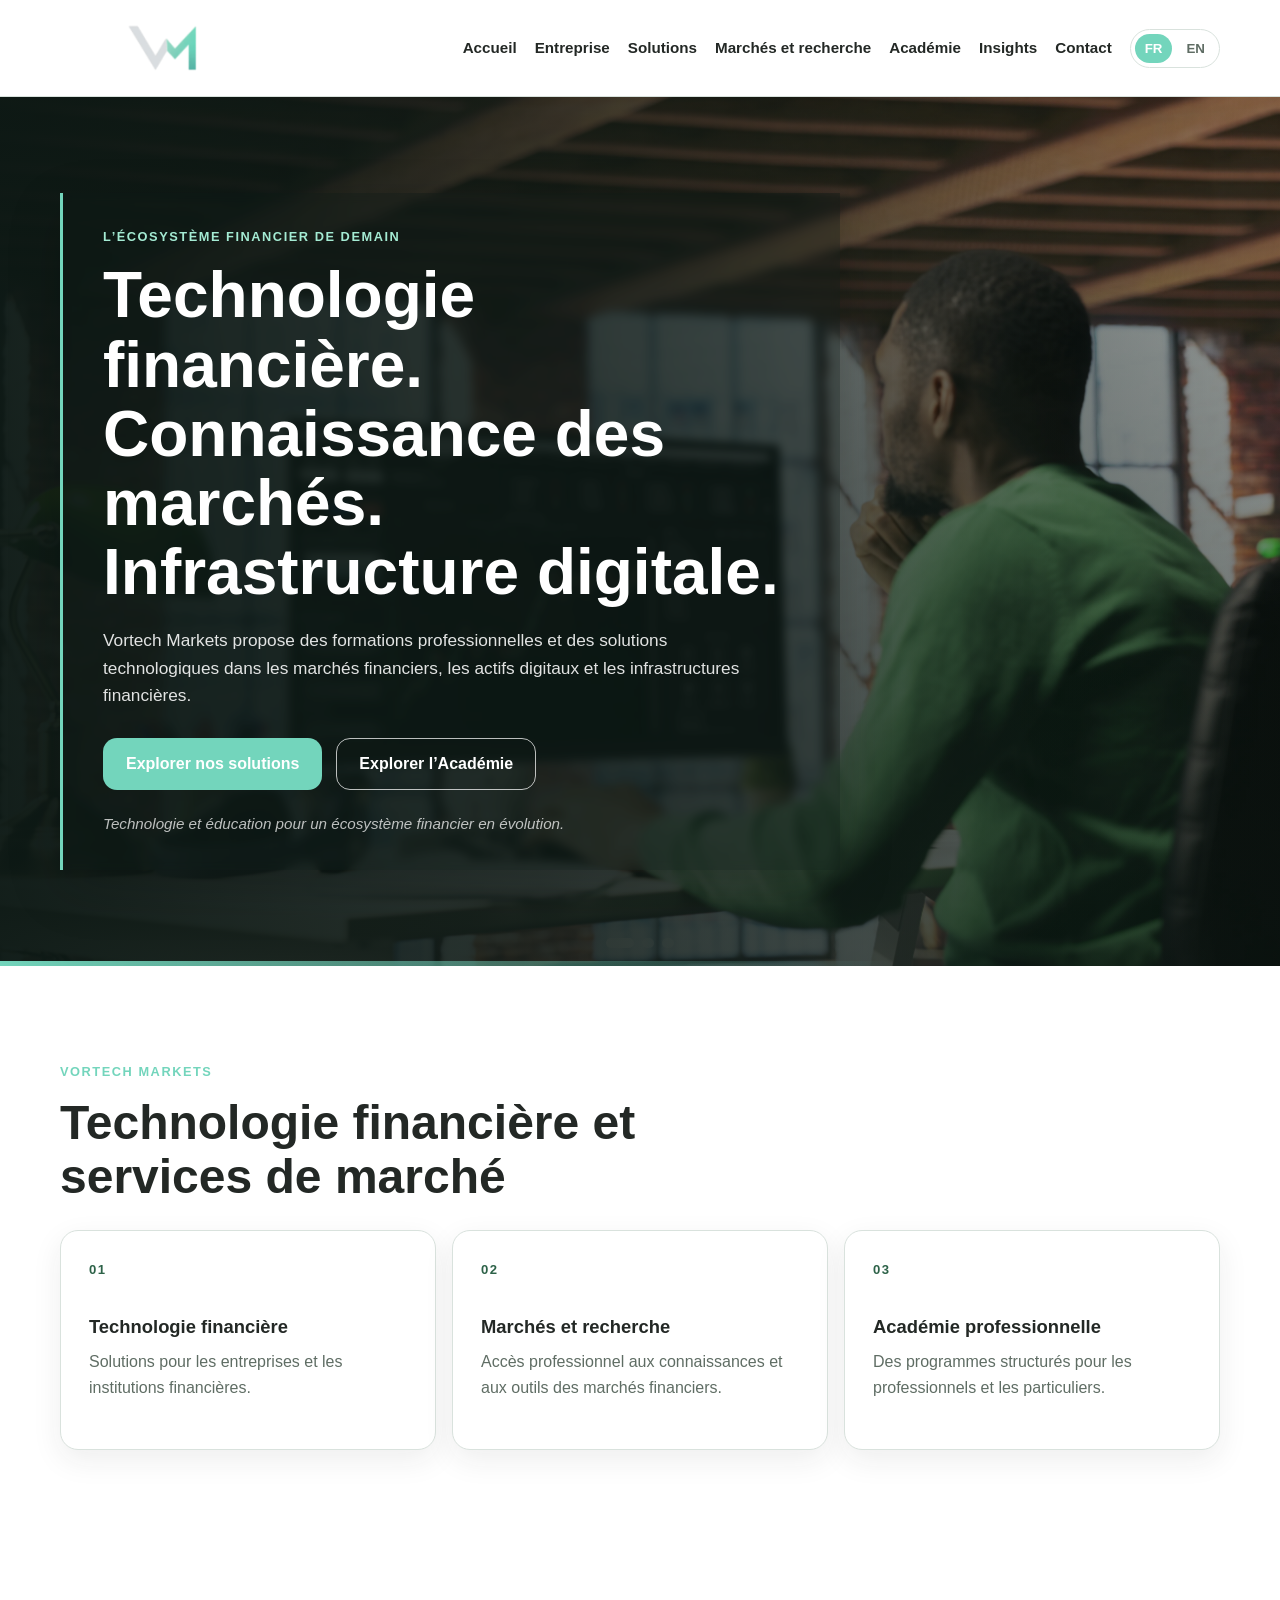
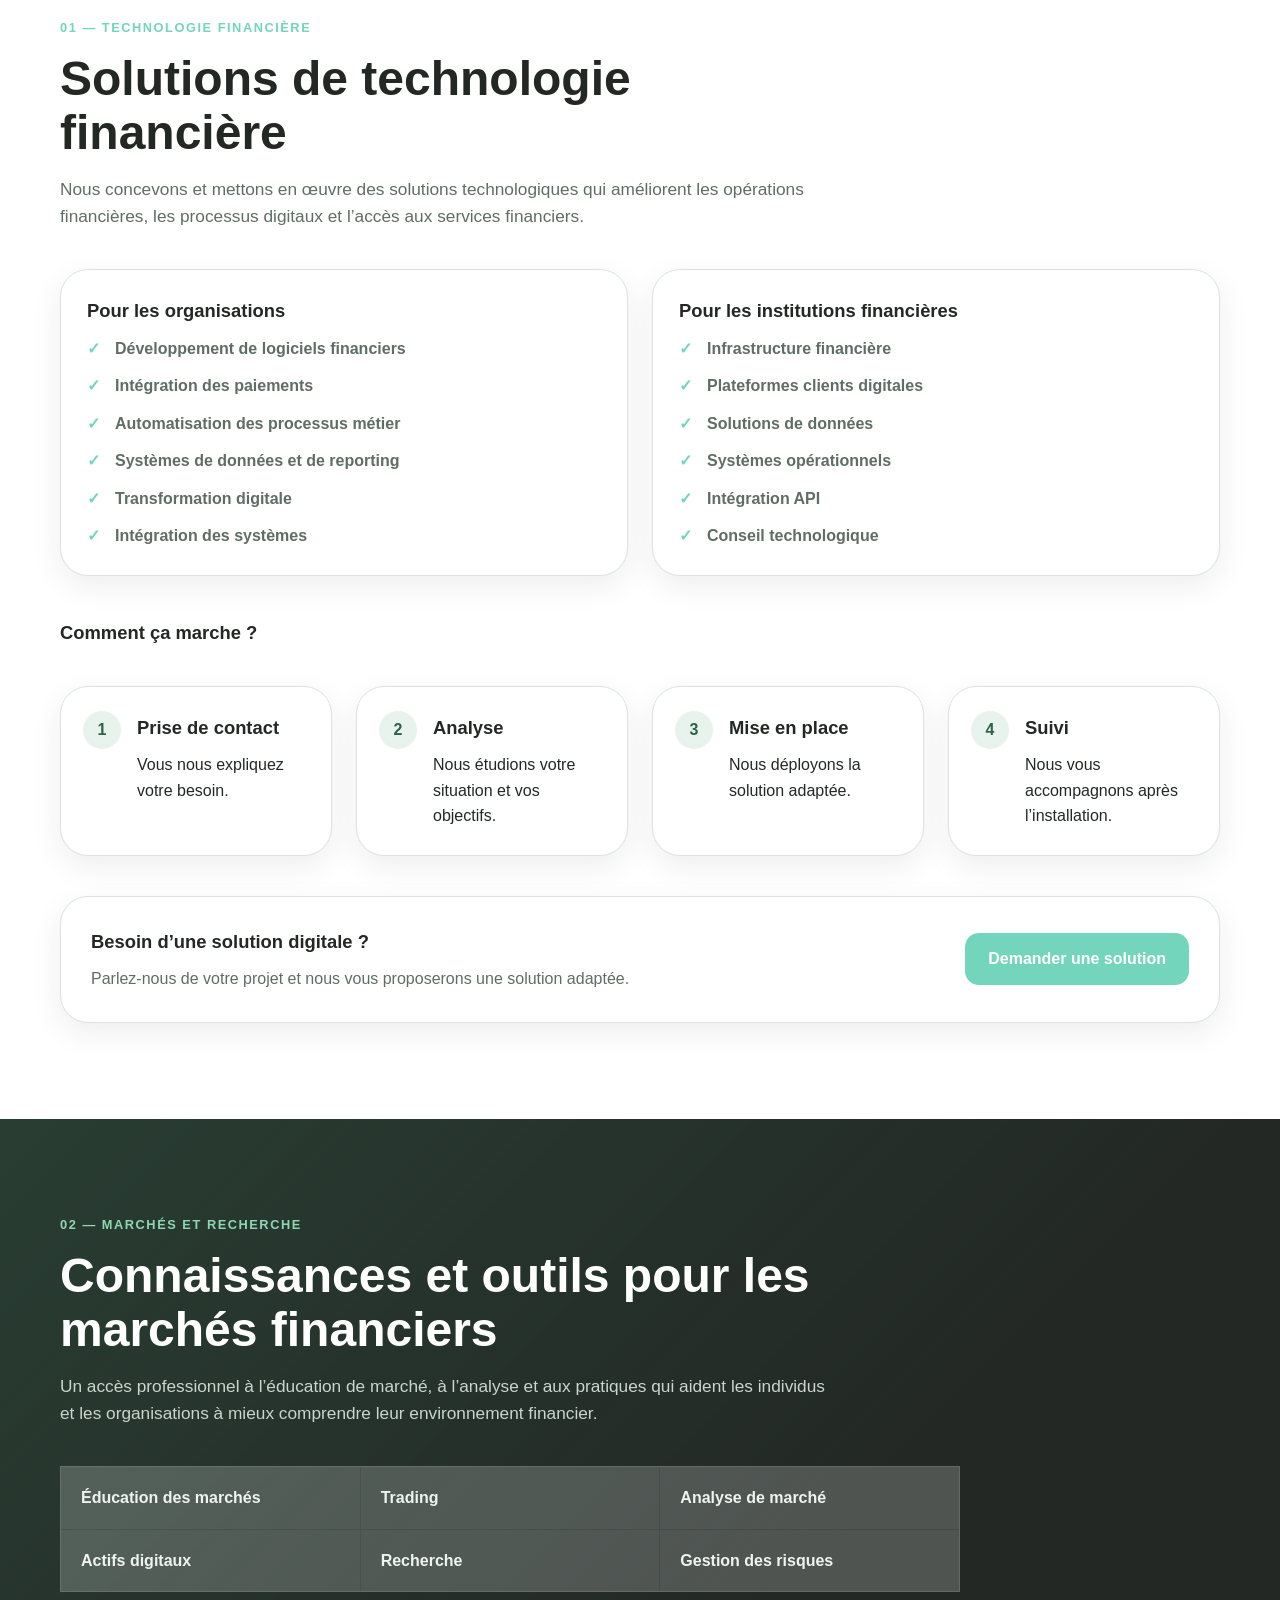
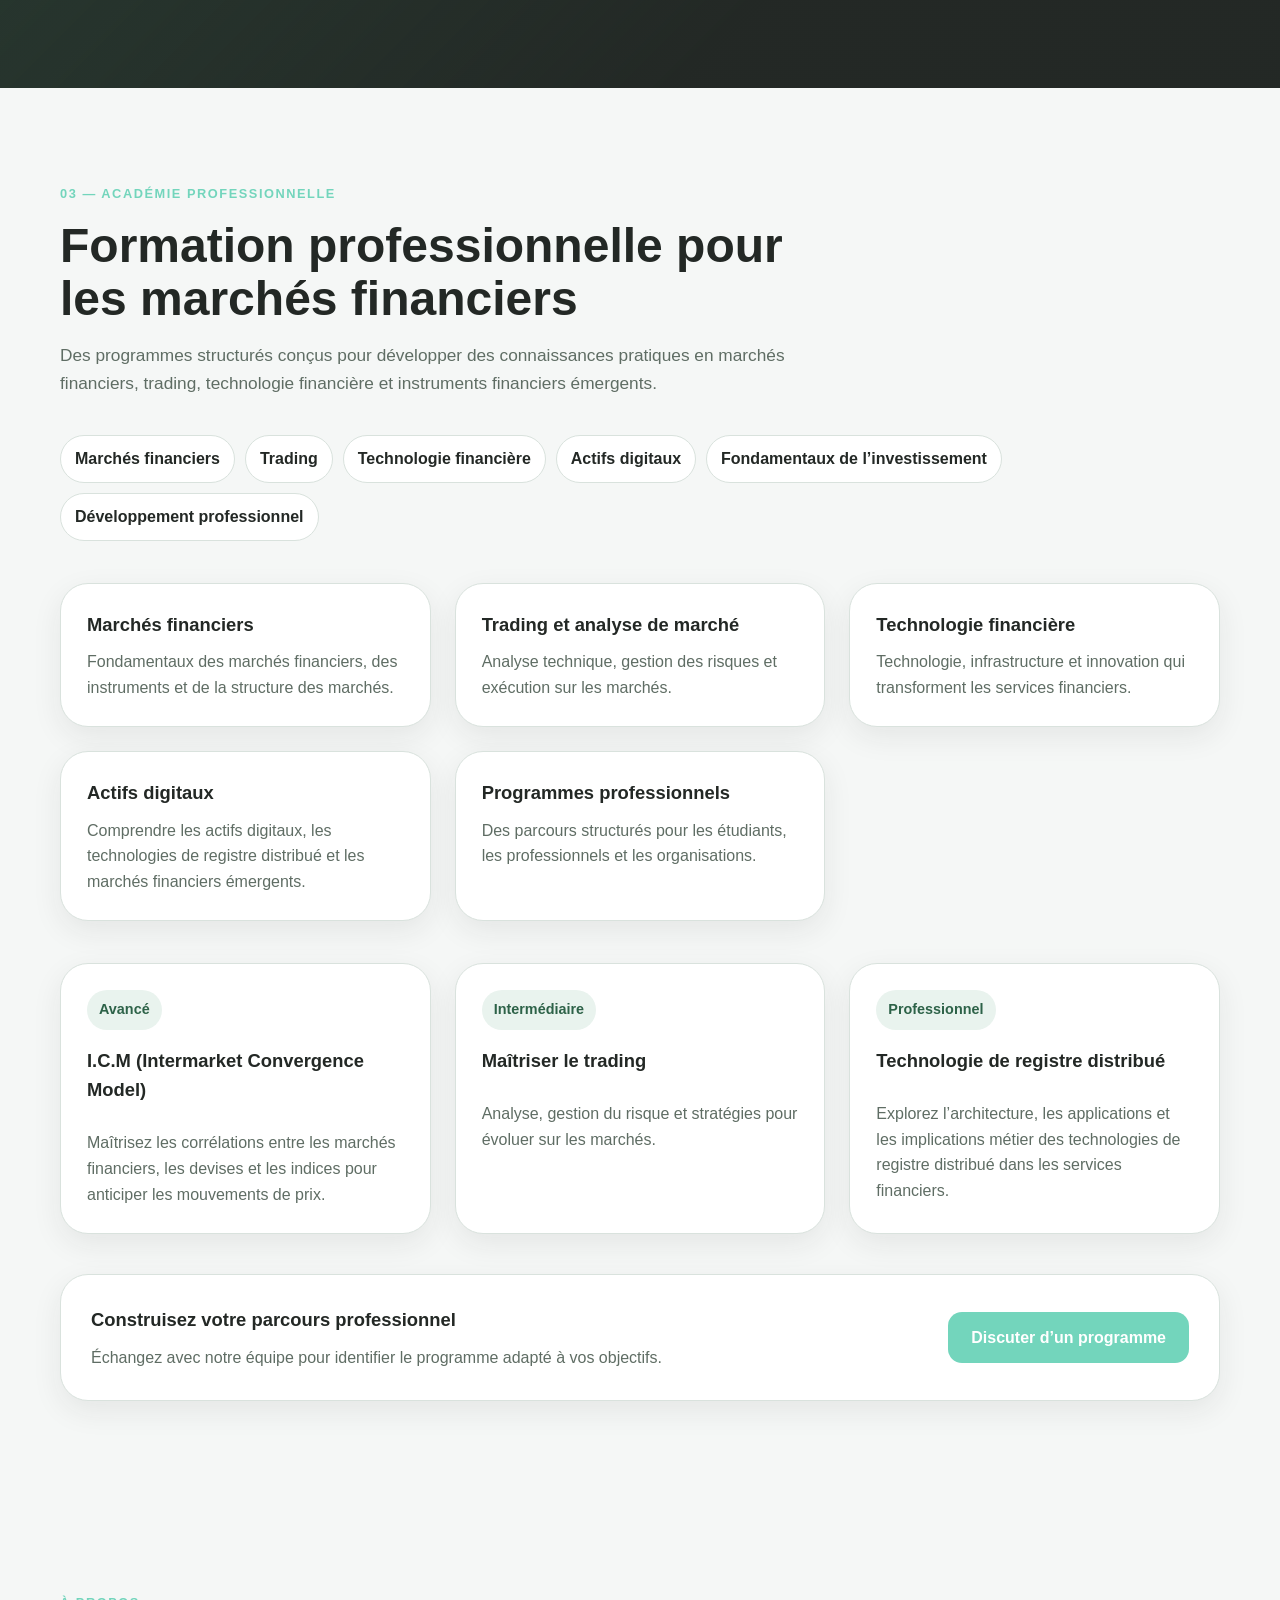
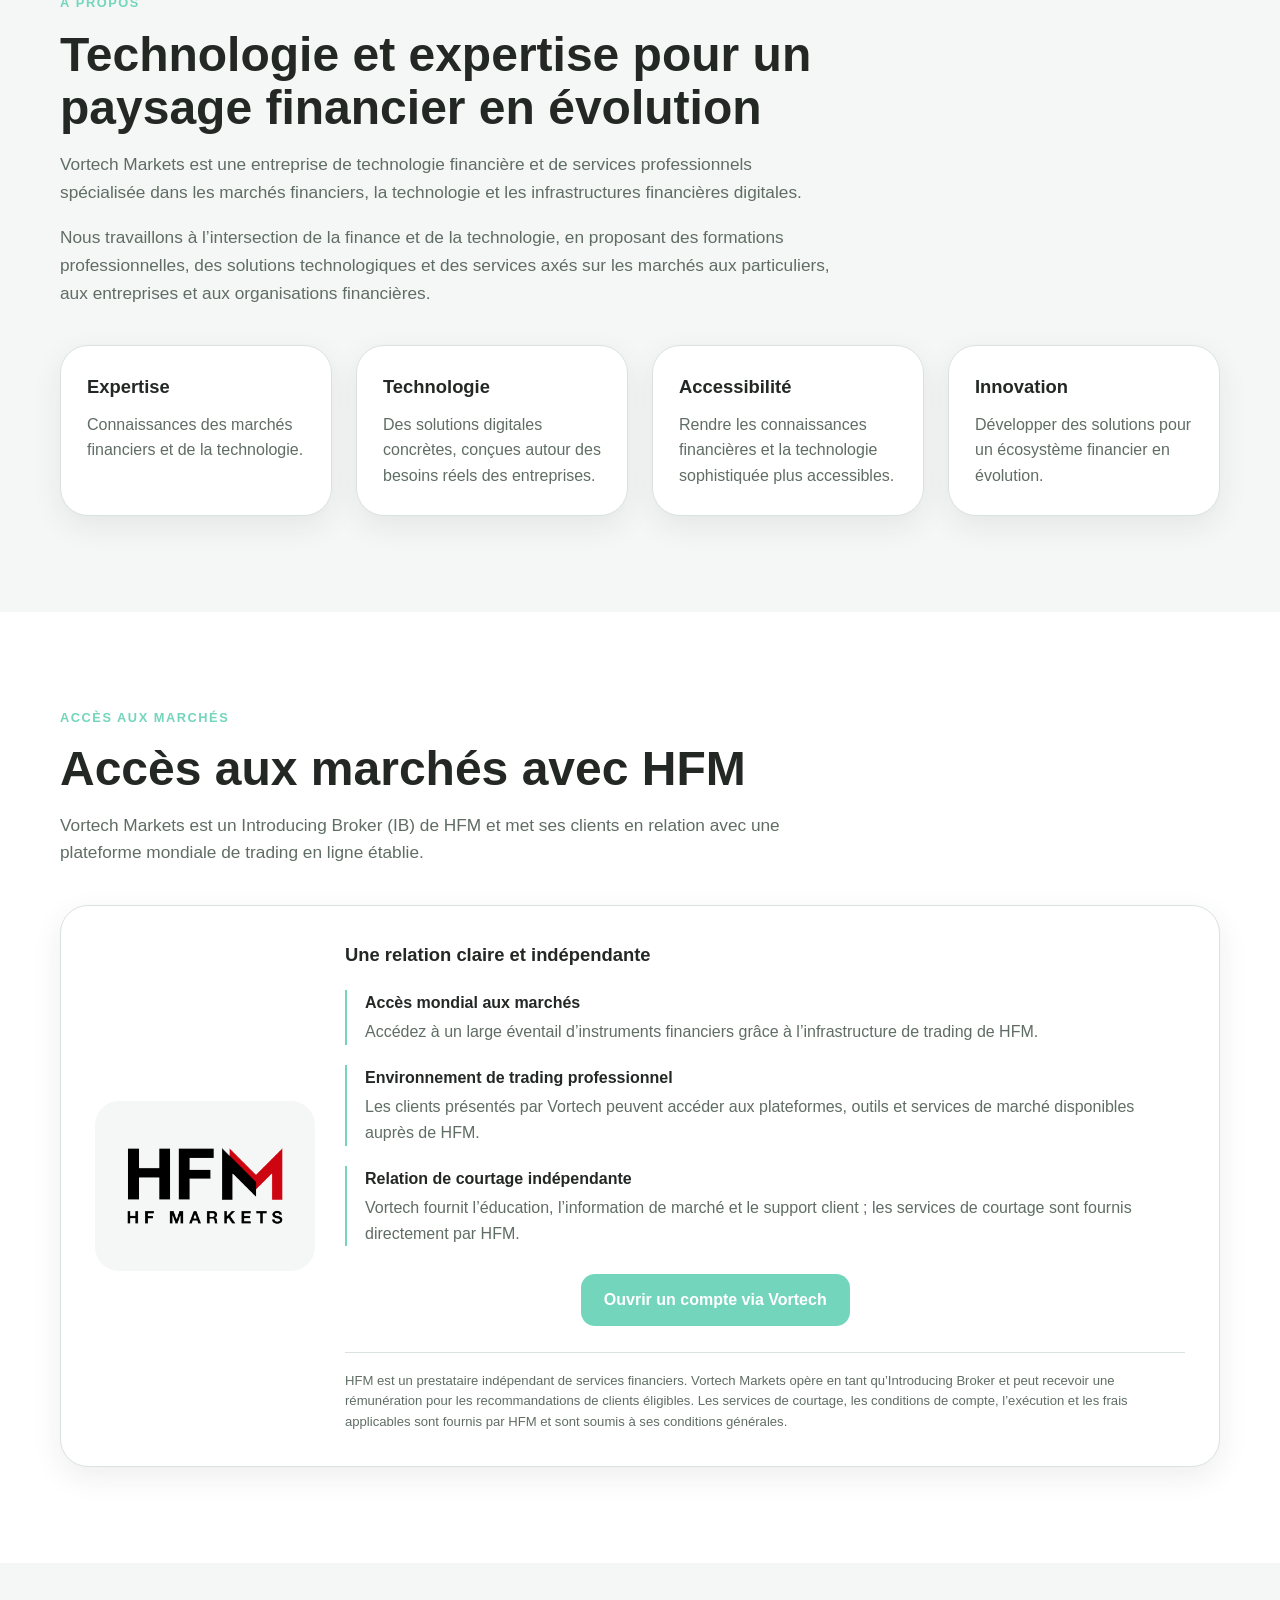
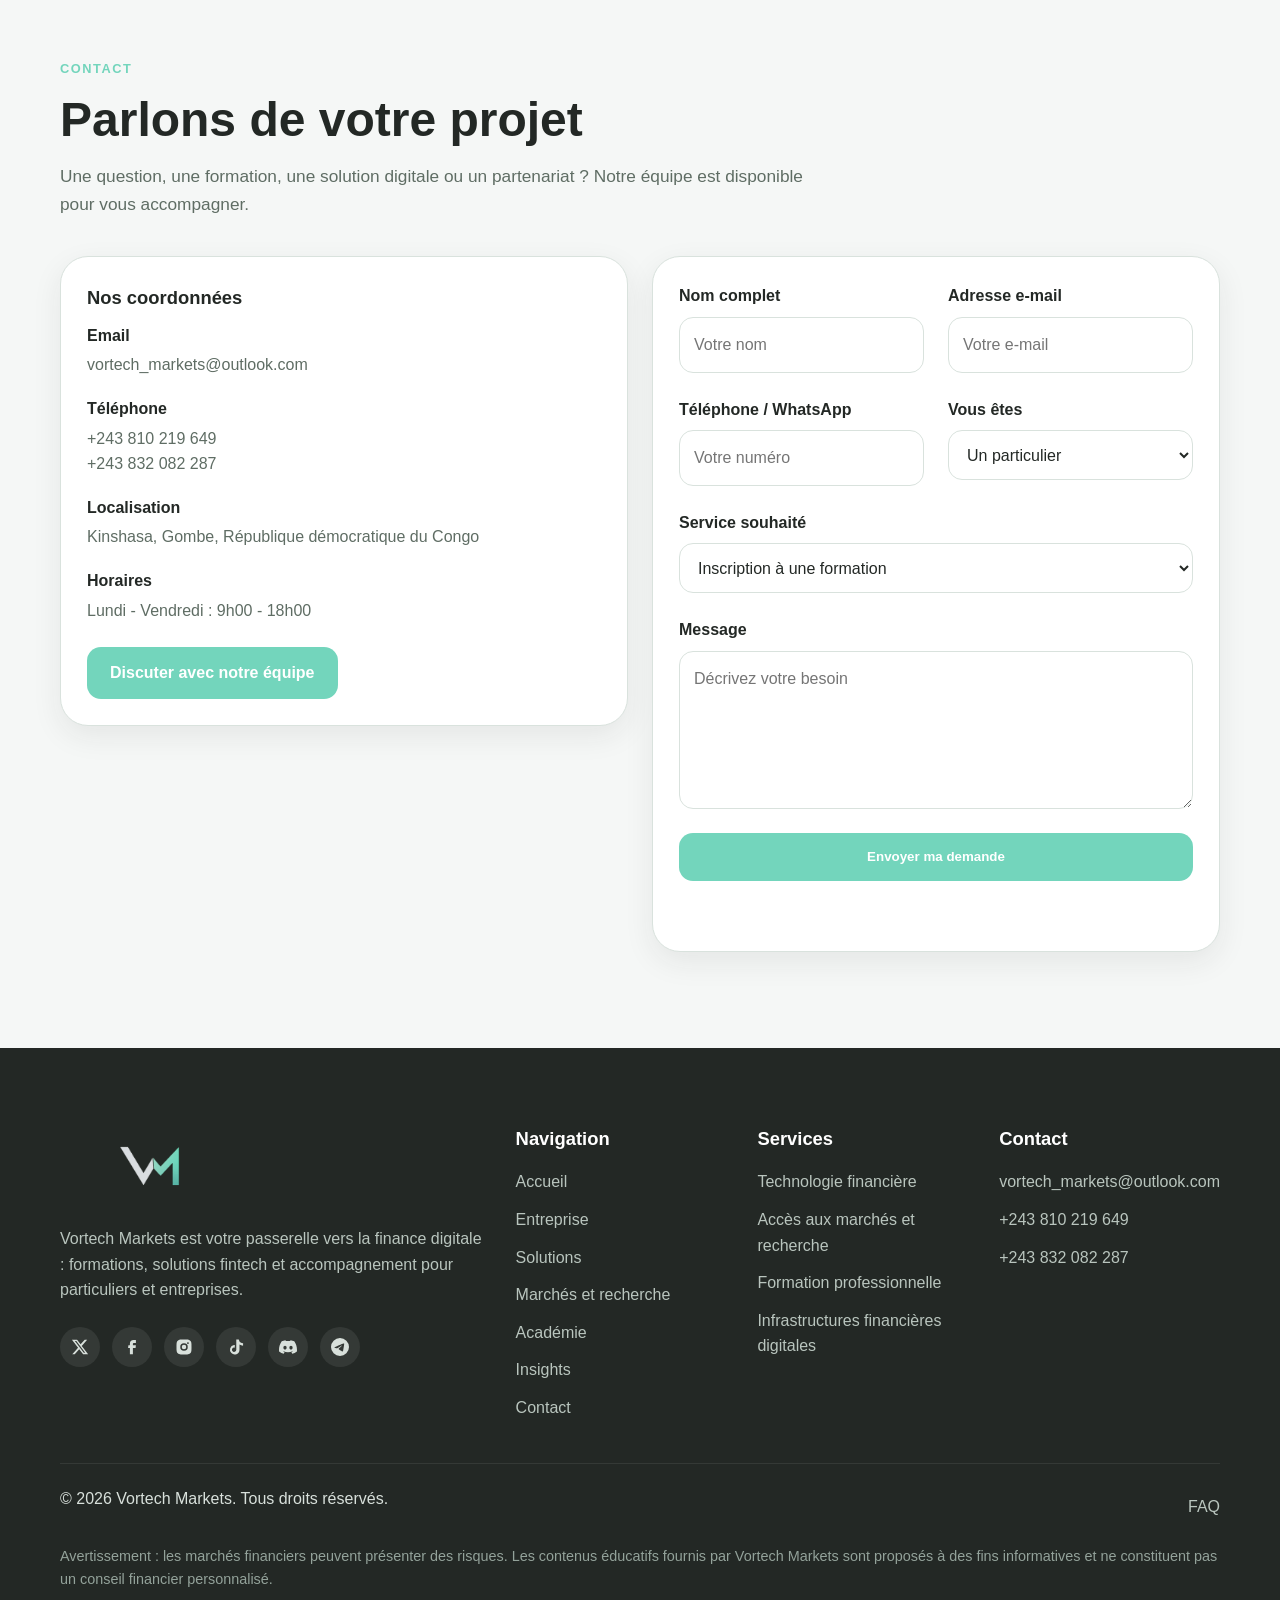
==== commit b6a52bb7: "Update index.html" ====
--- a/index.html
+++ b/index.html
@@ -638,7 +638,7 @@
                 </div>
 
                 <div class="form-group">
-                  <label for="phone" data-fr="Téléphone / WhatsApp" data-en="Phone / WhatsApp">Téléphone / WhatsApp</label>
+                  <label for="phone" data-fr="Téléphone / WhatsApp" data-en="Phone / WhatsApp">Téléphone </label>
                   <input
                     type="tel"
                     id="phone"
--- a/styles/style.css
+++ b/styles/style.css
@@ -81,6 +81,43 @@
   padding: 96px 0;
 }
 
+main {
+  display: flex;
+  flex-direction: column;
+}
+
+main > .hero {
+  order: 1;
+}
+
+main > .divisions {
+  order: 2;
+}
+
+main > #solutions {
+  order: 3;
+}
+
+main > #markets {
+  order: 4;
+}
+
+main > #academy {
+  order: 5;
+}
+
+main > #about {
+  order: 6;
+}
+
+main > #partner {
+  order: 7;
+}
+
+main > #contact {
+  order: 8;
+}
+
 .section-light {
   background: var(--white);
 }
@@ -118,6 +155,87 @@
 .section-head {
   max-width: 780px;
   margin-bottom: 38px;
+}
+
+.about-detail {
+  margin-top: 18px;
+}
+
+.divisions {
+  padding-bottom: 72px;
+}
+
+.divisions-head {
+  max-width: 700px;
+  margin-bottom: 26px;
+}
+
+.division-grid {
+  display: grid;
+  grid-template-columns: repeat(3, minmax(0, 1fr));
+  gap: 16px;
+}
+
+.division-card {
+  position: relative;
+  display: block;
+  min-height: 220px;
+  padding: 28px;
+  border: 1px solid var(--border);
+  border-radius: var(--radius-md);
+  color: var(--dark);
+  background: var(--white);
+  text-decoration: none;
+  box-shadow: var(--shadow);
+  transition: transform 0.2s ease, border-color 0.2s ease;
+}
+
+.division-card:hover {
+  transform: translateY(-4px);
+  border-color: var(--green);
+}
+
+.division-number {
+  display: block;
+  margin-bottom: 32px;
+  color: var(--green-dark);
+  font-size: 0.82rem;
+  font-weight: 800;
+  letter-spacing: 0.12em;
+}
+
+.division-card h3 {
+  margin-bottom: 8px;
+}
+
+.division-card p {
+  margin-bottom: 0;
+  color: var(--grey);
+}
+
+.markets-section {
+  background:
+    linear-gradient(135deg, rgba(58, 125, 92, 0.25), rgba(35, 40, 37, 0.98) 68%),
+    var(--dark);
+}
+
+.division-list {
+  display: grid;
+  grid-template-columns: repeat(3, minmax(0, 1fr));
+  gap: 1px;
+  max-width: 900px;
+  margin: 36px 0 0;
+  padding: 0;
+  list-style: none;
+  background: rgba(255, 255, 255, 0.16);
+  border: 1px solid rgba(255, 255, 255, 0.16);
+}
+
+.division-list li {
+  padding: 18px 20px;
+  color: #eef4f0;
+  background: rgba(255, 255, 255, 0.05);
+  font-weight: 700;
 }
 
 .section-space {
@@ -158,10 +276,10 @@
   top: 16px;
   width: auto;
   height: auto;
-  background: var(--dark);
   color: var(--white);
   padding: 12px 16px;
   border-radius: 12px;
+  background: var(--dark);
   z-index: 2000;
 }
 
@@ -276,13 +394,13 @@
 }
 
 .btn-secondary {
-  border-color: var(--green);
-  color: var(--green);
+  border-color: rgba(255, 255, 255, 0.72);
+  color: var(--white);
   background: transparent;
 }
 
 .btn-secondary:hover {
-  background: var(--green-light);
+  background: rgba(255, 255, 255, 0.14);
 }
 
 .btn-light {
@@ -297,14 +415,66 @@
 /* Hero */
 
 .hero {
-  padding-top: 72px;
+  position: relative;
+  isolation: isolate;
+  min-height: calc(100svh - 78px);
+  display: flex;
+  align-items: center;
+  padding: 96px 0;
+  overflow: hidden;
+  color: var(--white);
+  background: var(--dark);
+}
+
+.hero::before {
+  content: "";
+  position: absolute;
+  inset: 0;
+  z-index: -1;
+  background:
+    linear-gradient(90deg, rgba(13, 25, 21, 0.94) 0%, rgba(13, 25, 21, 0.72) 42%, rgba(13, 25, 21, 0.22) 100%),
+    linear-gradient(180deg, rgba(13, 25, 21, 0.18), rgba(13, 25, 21, 0.58));
+}
+
+.hero::after {
+  content: "";
+  position: absolute;
+  left: 0;
+  right: 0;
+  bottom: 0;
+  height: 5px;
+  z-index: 2;
+  background: linear-gradient(90deg, var(--green), transparent 70%);
 }
 
 .hero-grid {
-  display: grid;
-  grid-template-columns: 1.15fr 0.85fr;
-  gap: 42px;
-  align-items: center;
+  display: block;
+  width: 100%;
+}
+
+.hero-content {
+  position: relative;
+  z-index: 1;
+  max-width: 780px;
+  padding: 34px 40px;
+  border-left: 3px solid var(--green);
+  background: rgba(13, 25, 21, 0.34);
+  backdrop-filter: blur(5px);
+  box-shadow: 0 18px 50px rgba(0, 0, 0, 0.18);
+}
+
+.hero h1 {
+  max-width: 760px;
+  color: var(--white);
+}
+
+.hero .lead {
+  max-width: 680px;
+  color: rgba(255, 255, 255, 0.88);
+}
+
+.hero .eyebrow {
+  color: #a4ebd3;
 }
 
 .hero-actions {
@@ -315,8 +485,11 @@
 }
 
 .partner-note {
-  color: var(--grey);
-  margin-bottom: 22px;
+  max-width: 560px;
+  color: rgba(255, 255, 255, 0.72);
+  margin: 22px 0 0;
+  font-size: 0.95rem;
+  font-style: italic;
 }
 
 .trust-list {
@@ -591,8 +764,52 @@
   color: var(--grey);
 }
 
+.partner-logo img {
+  width: min(170px, 100%);
+  height: auto;
+}
+
 .partner-content .checked-list {
   margin: 18px 0 24px;
+}
+
+.partner-points {
+  display: grid;
+  gap: 20px;
+  margin: 20px 0 26px;
+  padding: 0;
+  list-style: none;
+}
+
+.partner-points li {
+  display: grid;
+  gap: 4px;
+  padding-left: 18px;
+  border-left: 2px solid var(--green);
+}
+
+.partner-points strong {
+  color: var(--dark);
+}
+
+.partner-points span {
+  color: var(--grey);
+}
+
+.partner-actions {
+  display: flex;
+  flex-wrap: wrap;
+  gap: 12px;
+  margin-top: 28px;
+}
+
+.partner-disclosure {
+  margin: 26px 0 0;
+  padding-top: 18px;
+  border-top: 1px solid var(--border);
+  color: var(--grey);
+  font-size: 0.82rem;
+  line-height: 1.55;
 }
 
 /* Contact */
@@ -631,7 +848,7 @@
 .form-grid {
   display: grid;
   grid-template-columns: repeat(2, minmax(0, 1fr));
-  gap: 18px;
+  gap: 24px;
 }
 
 .form-group {
@@ -863,6 +1080,7 @@
   }
 
   .hero-grid,
+  .division-grid,
   .grid-2,
   .grid-3,
   .grid-4,
@@ -875,6 +1093,14 @@
     padding-top: 48px;
   }
 
+  .hero-content {
+    padding: 28px 24px;
+  }
+
+  .division-list {
+    grid-template-columns: repeat(2, minmax(0, 1fr));
+  }
+
   .cta-box {
     flex-direction: column;
     align-items: flex-start;
@@ -887,7 +1113,8 @@
   }
 
   .form-grid,
-  .visual-grid {
+  .visual-grid,
+  .division-list {
     grid-template-columns: 1fr;
   }
 
@@ -905,34 +1132,35 @@
 
 .brand-logo {
   display: block;
-  height: 44px;
+  height: 96px;
   width: auto;
+  transform: scale(1.6);
+  transform-origin: left center;
 }
 
 .footer-brand .brand-logo {
-  height: 40px;
+  height: 84px;
 }
 
 /* Hero slider */
 
 .hero-media {
-  position: relative;
+  position: absolute;
+  inset: 0;
+  z-index: -2;
 }
 
 .hero-slider {
   position: relative;
+  width: 100%;
+  height: 100%;
   overflow: hidden;
-  border-radius: var(--radius-lg);
-  border: 1px solid var(--border);
-  box-shadow: var(--shadow);
-  background: var(--grey-light);
-  min-height: 460px;
+  background: var(--dark);
 }
 
 .hero-slides {
   position: relative;
   height: 100%;
-  min-height: 460px;
 }
 
 .hero-slide {
@@ -985,170 +1213,7 @@
   gap: 8px;
 }
 
-.badge-promo {
-  background: var(--green);
-  color: var(--white);
-}
-
-.price-line {
-  display: flex;
-  align-items: center;
-  gap: 12px;
-  font-size: 1.3rem;
-}
-
-.price-line strong {
-  color: var(--green-dark);
-}
-
-.price-line s {
-  color: var(--grey);
-  font-size: 1rem;
-}
-
-/* Floating promo button */
-
-.promo-float {
-  position: fixed;
-  right: 18px;
-  bottom: 18px;
-  z-index: 1200;
-  display: inline-flex;
-  align-items: center;
-  gap: 12px;
-  border: 0;
-  border-radius: 999px;
-  background: var(--green);
-  color: var(--white);
-  padding: 10px 16px;
-  box-shadow: 0 16px 35px rgba(35, 40, 37, 0.22);
-  cursor: pointer;
-  text-align: left;
-  transition: 0.2s ease;
-}
-
-.promo-float:hover {
-  background: var(--green-dark);
-}
-
-.promo-float-badge {
-  background: var(--white);
-  color: var(--green-dark);
-  font-weight: 900;
-  border-radius: 999px;
-  padding: 8px 10px;
-}
-
-.promo-float-content {
-  display: grid;
-  line-height: 1.2;
-}
-
-.promo-float-price s {
-  opacity: 0.75;
-  margin-left: 6px;
-}
-
-/* Promo modal */
-
-.promo-modal {
-  position: fixed;
-  inset: 0;
-  z-index: 1500;
-  display: flex;
-  align-items: center;
-  justify-content: center;
-  padding: 20px;
-}
-
-.promo-modal[hidden] {
-  display: none;
-}
-
-.modal-backdrop {
-  position: absolute;
-  inset: 0;
-  background: rgba(20, 24, 22, 0.6);
-}
-
-.modal-card {
-  position: relative;
-  width: min(580px, 100%);
-  background: var(--white);
-  border-radius: 30px;
-  box-shadow: var(--shadow);
-  padding: 34px;
-}
-
-.modal-close {
-  position: absolute;
-  top: 14px;
-  right: 14px;
-  width: 40px;
-  height: 40px;
-  border: 0;
-  border-radius: 50%;
-  background: var(--grey-light);
-  color: var(--dark);
-  font-size: 1.3rem;
-  cursor: pointer;
-}
-
-.modal-actions {
-  display: flex;
-  flex-wrap: wrap;
-  gap: 12px;
-  margin-top: 24px;
-}
-
-.promo-price-box {
-  display: flex;
-  flex-wrap: wrap;
-  align-items: center;
-  gap: 14px;
-  background: var(--green-light);
-  border-radius: 18px;
-  padding: 18px;
-  margin-top: 24px;
-}
-
-.promo-price {
-  font-size: 2rem;
-  color: var(--green-dark);
-}
-
-.promo-old-price {
-  color: var(--grey);
-  font-size: 1.2rem;
-}
-
-.promo-save {
-  background: var(--green);
-  color: var(--white);
-  padding: 7px 10px;
-  border-radius: 999px;
-  font-weight: 800;
-}
-
-body.no-scroll {
-  overflow: hidden;
-}
-
 @media (max-width: 640px) {
-  .promo-float {
-    right: 12px;
-    bottom: 12px;
-    padding: 9px 12px;
-  }
-
-  .promo-float-content strong {
-    font-size: 0.9rem;
-  }
-
-  .promo-float-price {
-    font-size: 0.9rem;
-  }
-
   .hero-slider,
   .hero-slides {
     min-height: 320px;
@@ -1187,4 +1252,4 @@
 .site-footer .socials a:hover {
   background: var(--green);
   color: var(--white);
-}+}
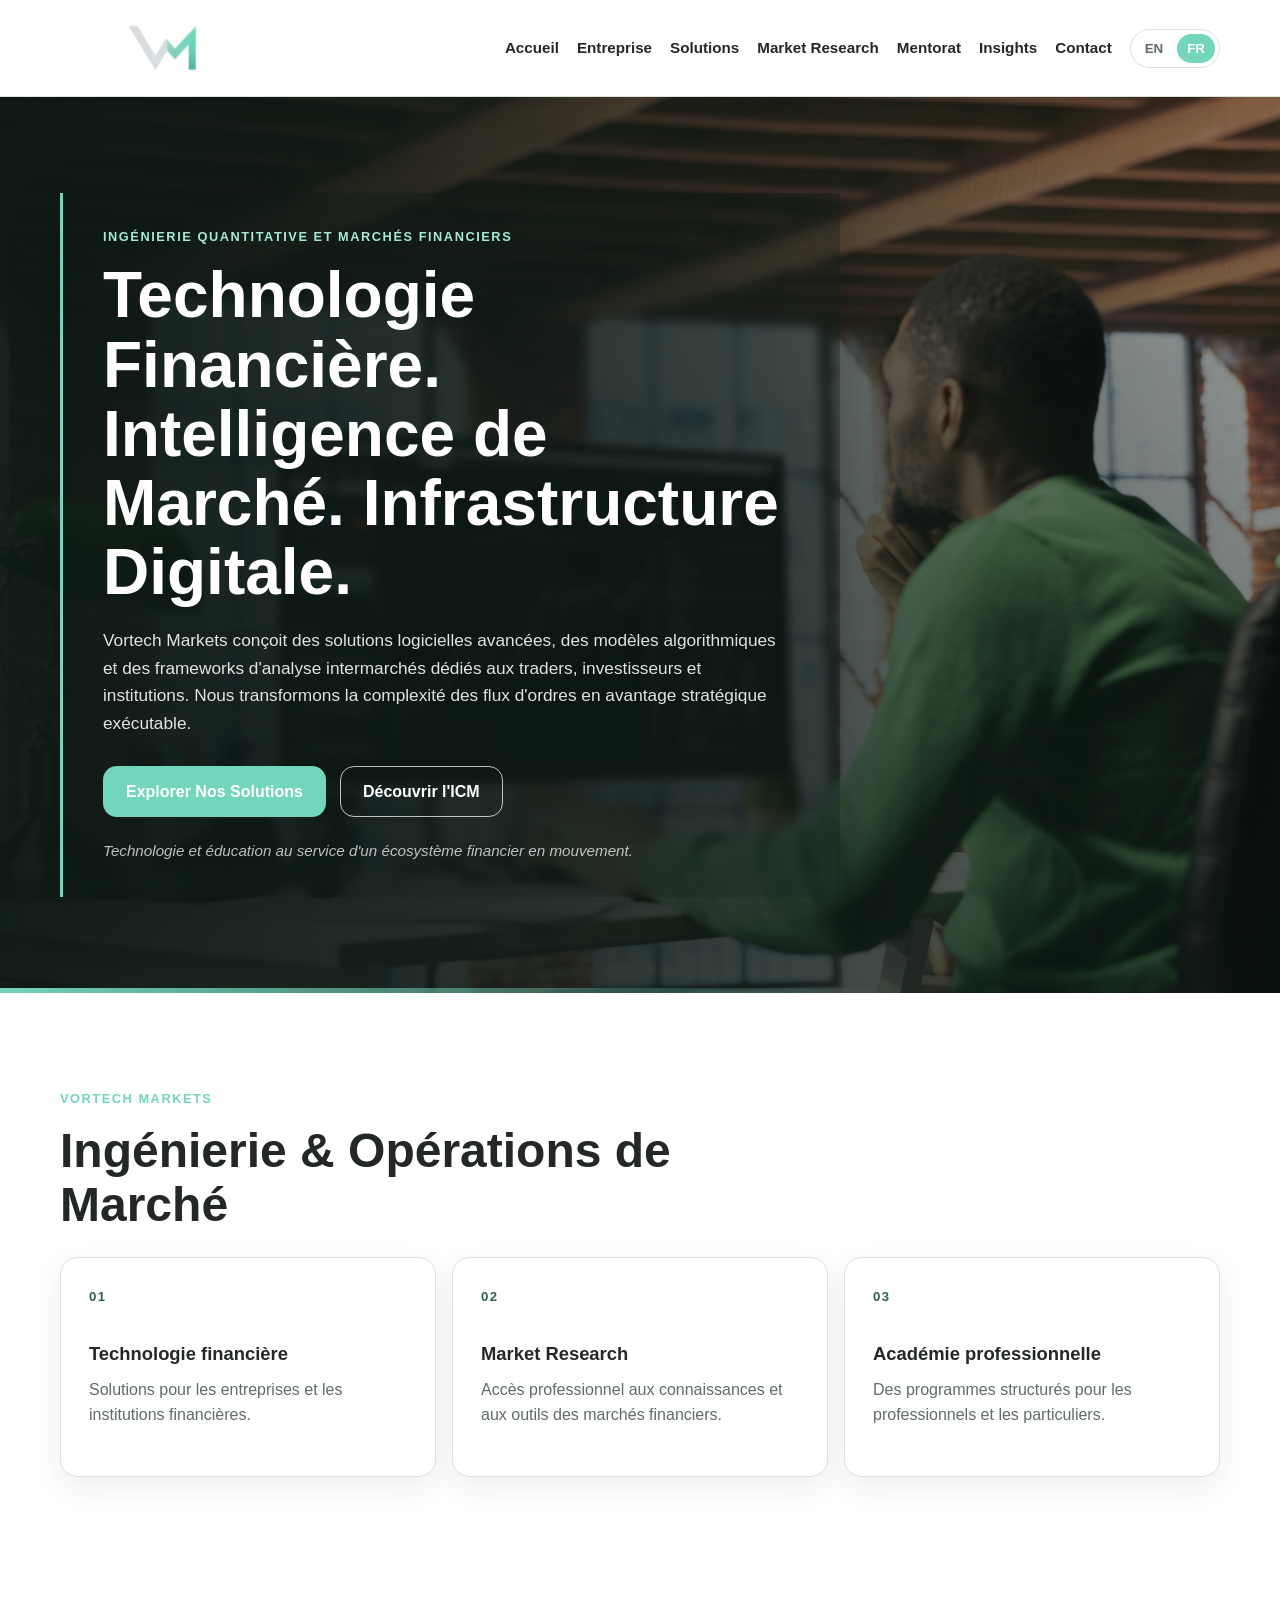
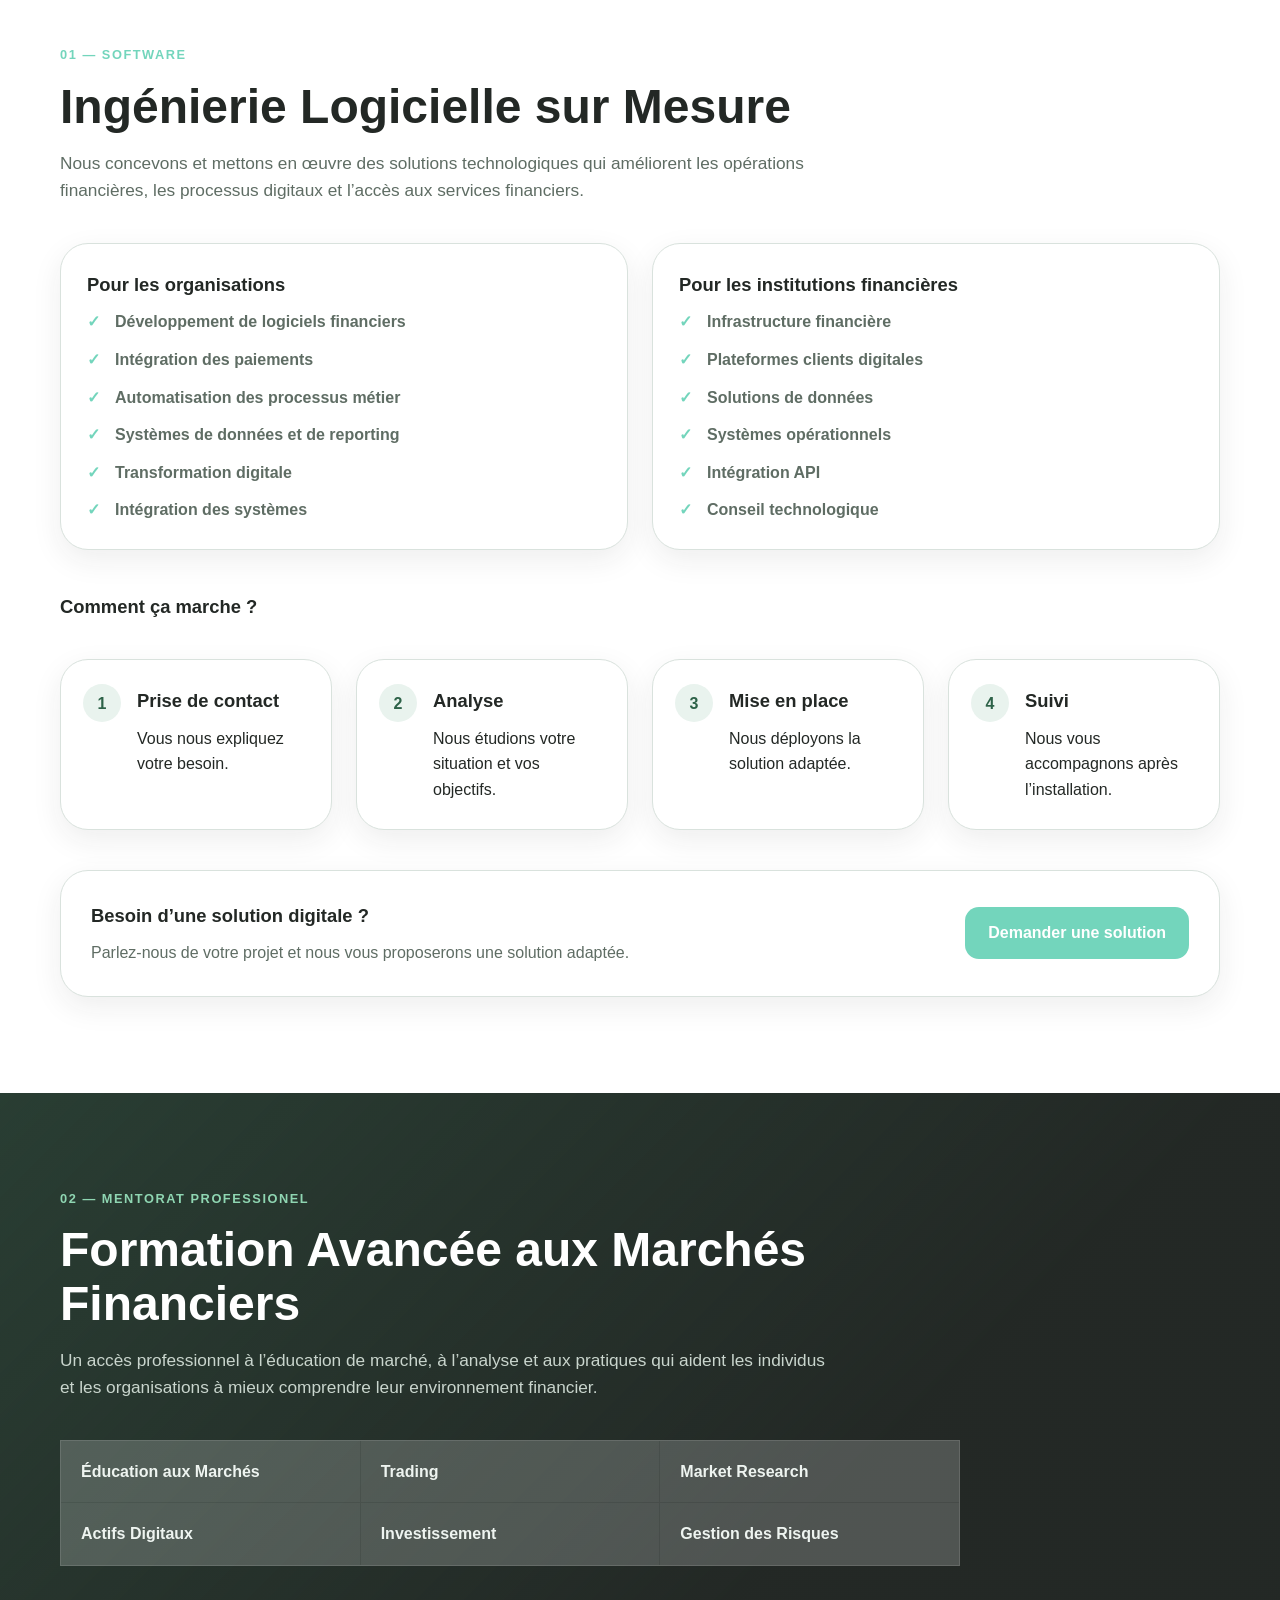
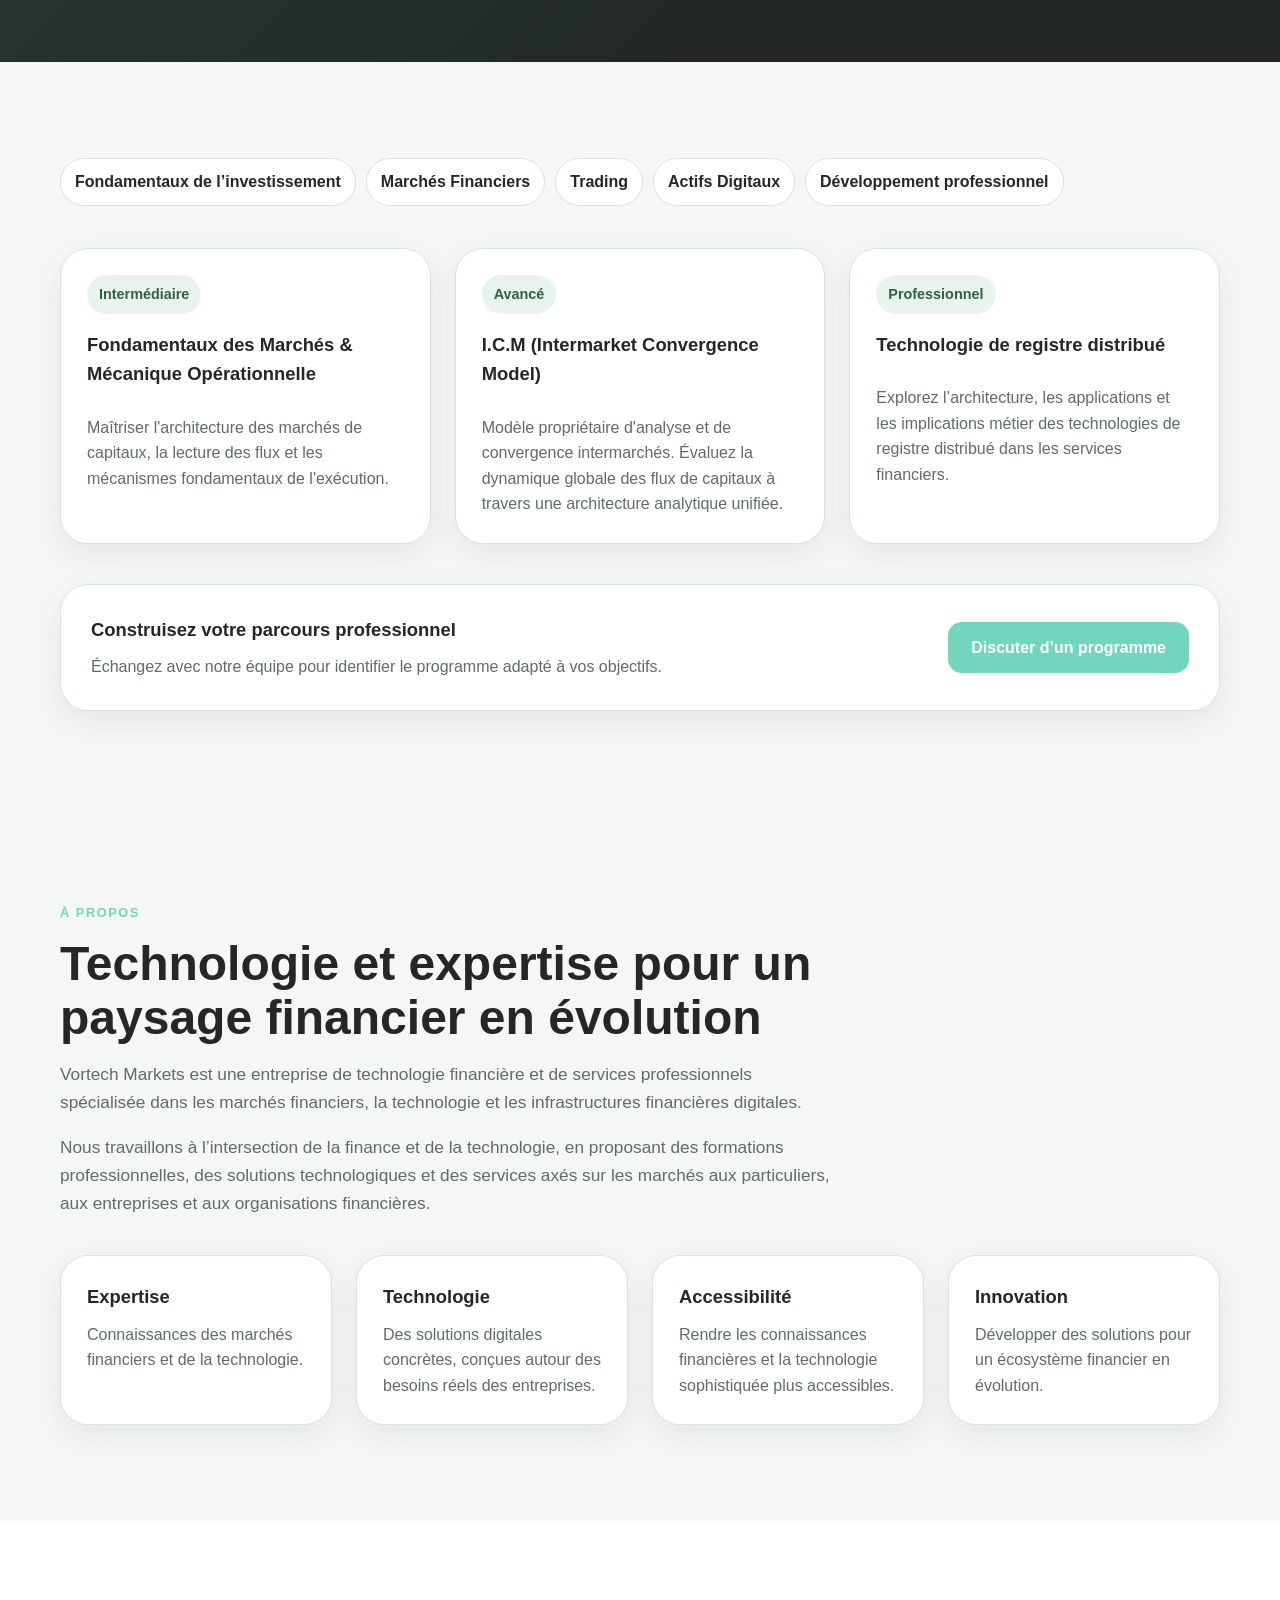
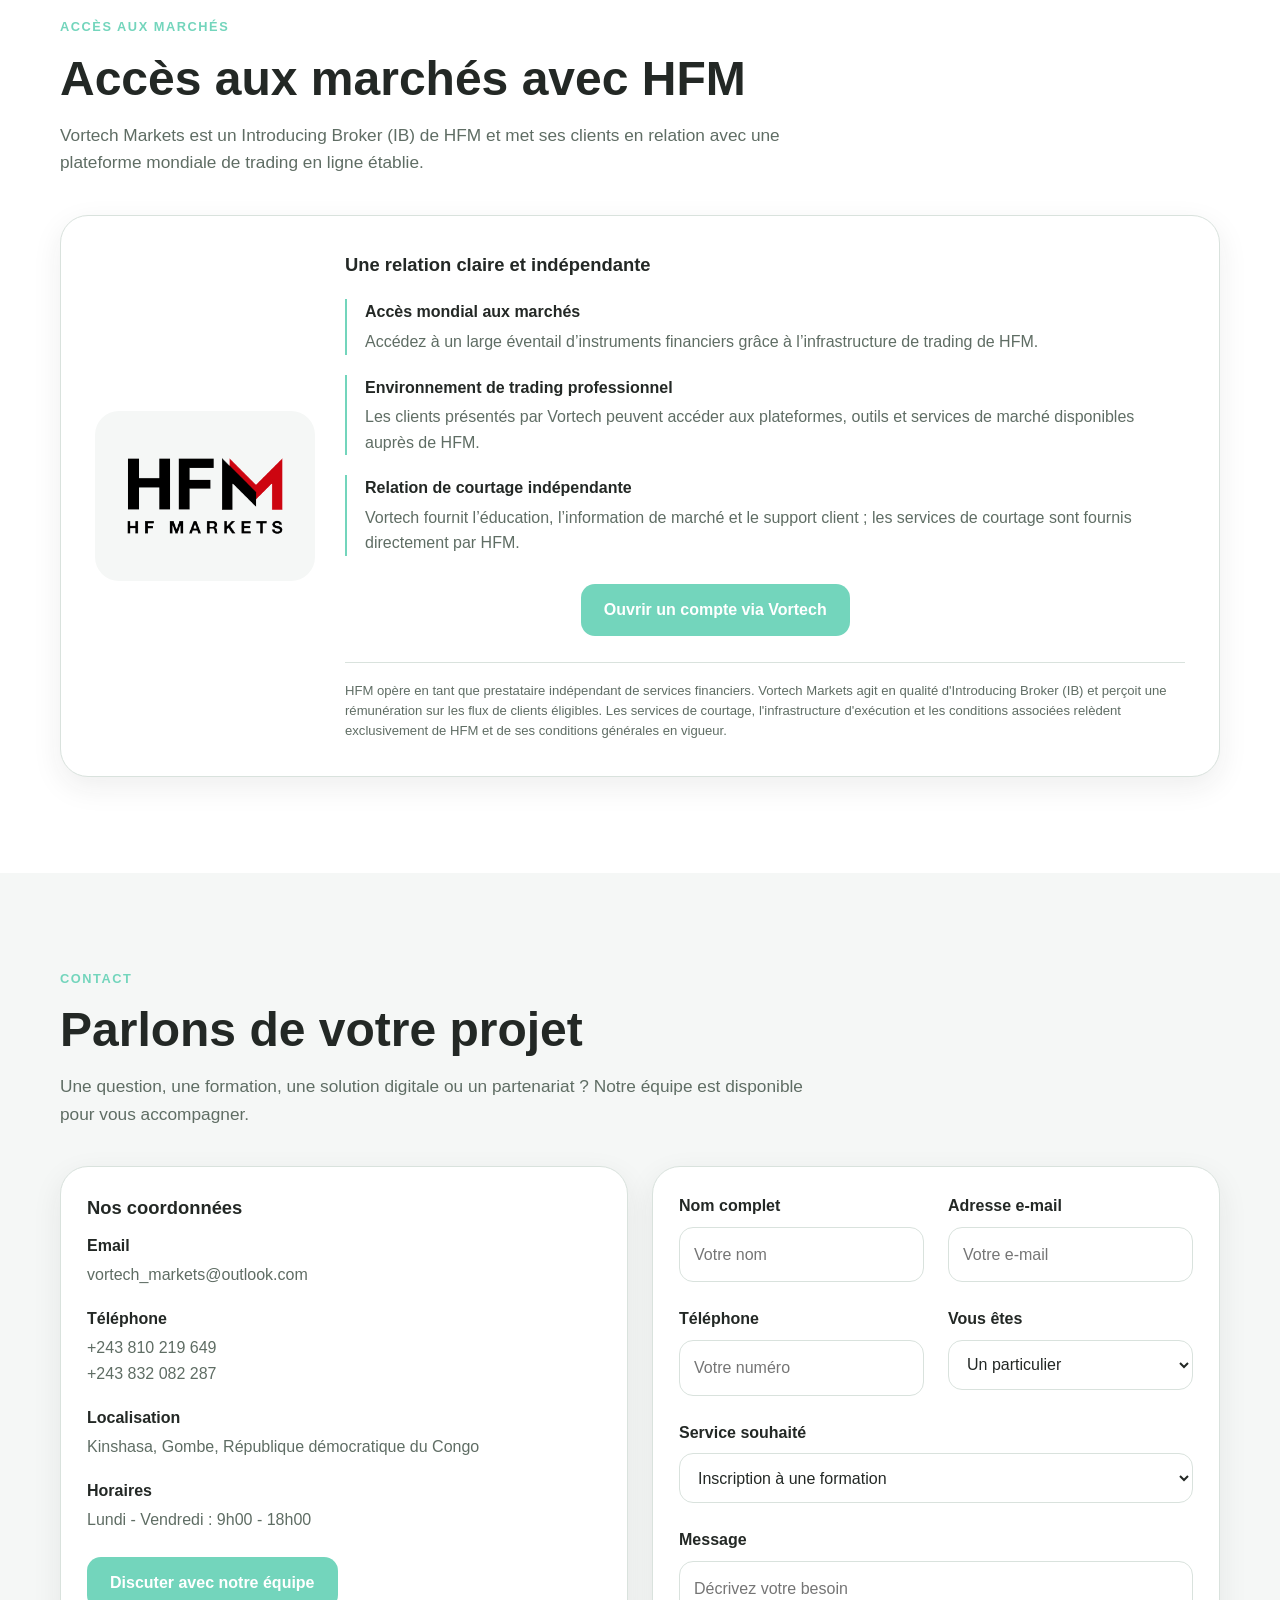
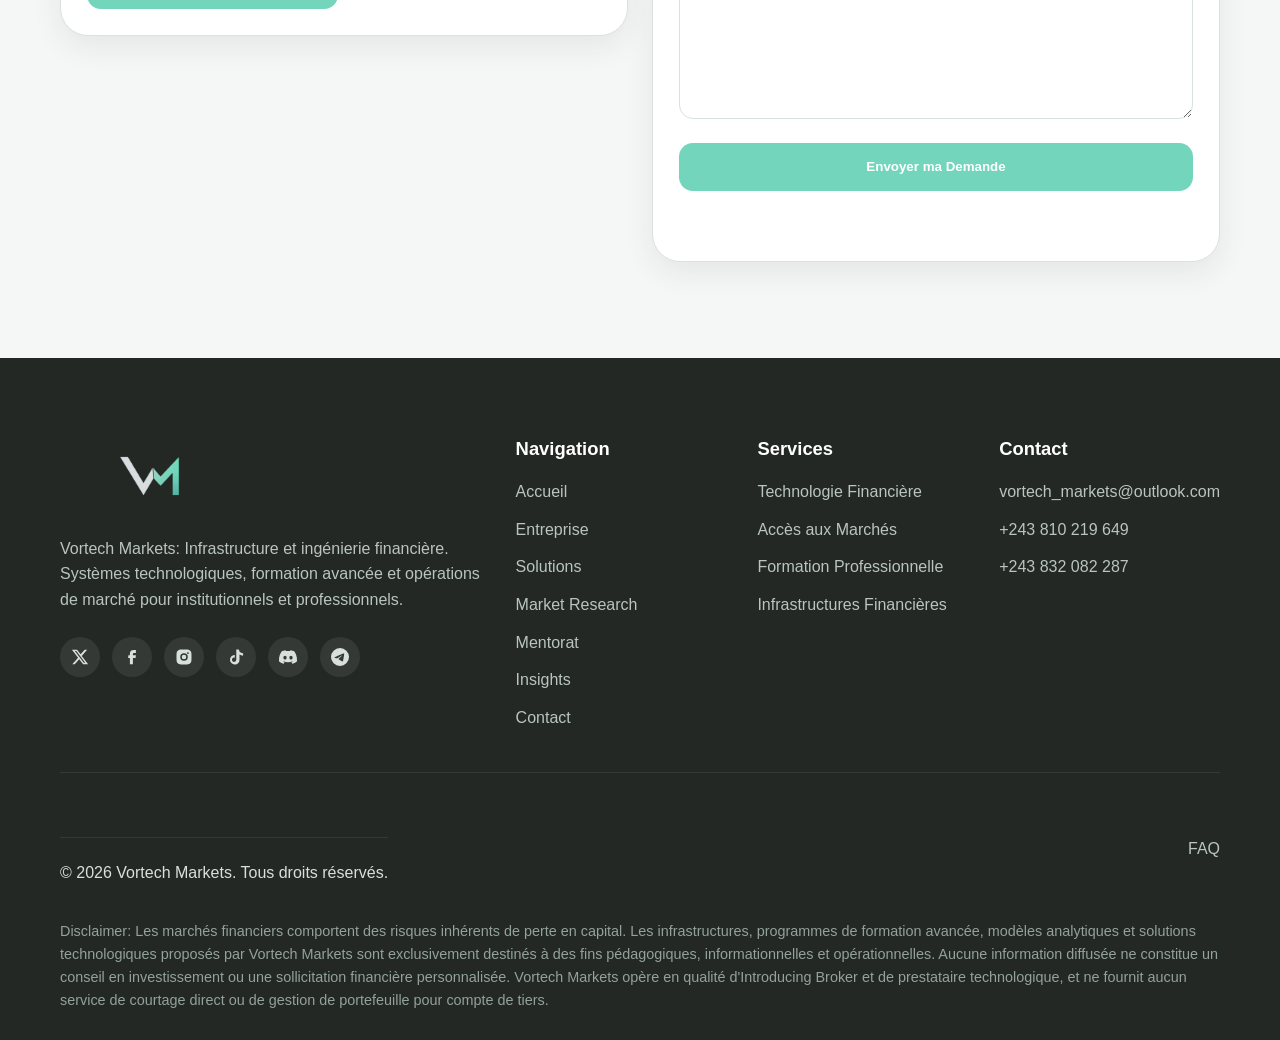
==== commit 4dd0b550: "Update index.html" ====
--- a/index.html
+++ b/index.html
@@ -1,14 +1,14 @@
 <!DOCTYPE html>
-<html lang="fr">
+<html lang="en" data-en-lang="en" data-fr-lang="fr">
 <head>
   <meta charset="UTF-8">
   <meta name="viewport" content="width=device-width, initial-scale=1.0">
 
-  <title>Vortech Markets | Passerelle vers la finance digitale</title>
+  <title>Vortech Markets | Next-Gen Financial Ecosystem</title>
 
   <meta
     name="description"
-    content="Vortech Markets accompagne les particuliers, les entreprises et les apprenants dans la finance digitale : formations, trading, blockchain et solutions de paiement."
+    content="We empower traders, investors, and institutions through our advanced technology solutions, quantitative models, and tailored mentorship programs."
   >
 
   <link rel="icon" type="image/webp" href="assets/favicon.png">
@@ -16,11 +16,11 @@
 </head>
 
 <body
-  data-fr-title="Vortech Markets | Passerelle vers la finance digitale"
-  data-en-title="Vortech Markets | Gateway to digital finance"
+  data-en-title="Vortech Markets | Next-Gen Financial Ecosystem"
+  data-fr-title="Vortech Markets | L’écosystème Financier de Demain"
 >
 
-  <a class="skip-link" href="#home">Aller au contenu</a>
+  <a class="skip-link" href="#home">Go to content</a>
 
   <header class="site-header">
     <div class="container header-inner">
@@ -44,14 +44,14 @@
         <a href="#home" data-fr="Accueil" data-en="Home">Home</a>
         <a href="#about" data-fr="Entreprise" data-en="Company">Company</a>
         <a href="#solutions" data-fr="Solutions" data-en="Solutions">Solutions</a>
-        <a href="#markets" data-fr="Marchés et recherche" data-en="Markets & Research">Markets &amp; Research</a>
-        <a href="#academy" data-fr="Académie" data-en="Academy">Academy</a>
+        <a href="#markets" data-fr="Market Research" data-en="Market Research">Market Research</a>
+        <a href="#academy" data-fr="Mentorat" data-en="Mentoring">Mentoring</a>
         <a href="faq.html" data-fr="Insights" data-en="Insights">Insights</a>
         <a href="#contact" data-fr="Contact" data-en="Contact">Contact</a>
 
         <div class="lang-switch" role="group" aria-label="Choix de langue">
-          <button type="button" class="lang-btn active" data-lang="fr">FR</button>
-          <button type="button" class="lang-btn" data-lang="en">EN</button>
+          <button type="button" class="lang-btn active" data-lang="en">EN</button>
+          <button type="button" class="lang-btn" data-lang="fr">FR</button>
         </div>
       </nav>
     </div>
@@ -65,39 +65,39 @@
         <div class="hero-grid">
 
           <div class="hero-content">
-            <p class="eyebrow" data-fr="L’écosystème financier de demain" data-en="The evolving financial ecosystem">
-              L’écosystème financier de demain
+            <p class="eyebrow" data-en="Quantitative Engineering & Global Markets" data-fr="Ingénierie Quantitative et Marchés Financiers">
+              Quantitative Engineering & Global Markets
             </p>
 
             <h1
-              data-fr="Technologie financière. Connaissance des marchés. Infrastructure digitale."
-              data-en="Financial Technology. Market Knowledge. Digital Infrastructure."
+              data-en="Financial Technology. Market Intelligence. Digital Infrastructure."
+              data-fr="Technologie Financière. Intelligence de Marché. Infrastructure Digitale."
             >
-              Financial Technology. Market Knowledge. Digital Infrastructure.
+              Financial Technology. Market Intelligence. Digital Infrastructure.
             </h1>
 
             <p
               class="lead"
-              data-fr="Vortech Markets propose des formations professionnelles et des solutions technologiques dans les marchés financiers, les actifs digitaux et les infrastructures financières."
-              data-en="Vortech Markets provides professional education and technology solutions across financial markets, digital assets and financial infrastructure."
+              data-en="Vortech Markets builds advanced software solutions, algorithmic models, and intermarket analysis frameworks for traders, investors, and institutions. We transform order flow complexity into an executable strategic advantage."
+              data-fr="Vortech Markets conçoit des solutions logicielles avancées, des modèles algorithmiques et des frameworks d'analyse intermarchés dédiés aux traders, investisseurs et institutions. Nous transformons la complexité des flux d'ordres en avantage stratégique exécutable."
             >
-              Vortech Markets provides professional education and technology solutions across financial markets, digital assets and financial infrastructure.
+              Vortech Markets builds advanced software solutions, algorithmic models, and intermarket analysis frameworks for traders, investors, and institutions. We transform order flow complexity into an executable strategic advantage.
             </p>
 
             <div class="hero-actions">
-              <a class="btn btn-primary" href="#solutions" data-fr="Explorer nos solutions" data-en="Explore our solutions">
+              <a class="btn btn-primary" href="#solutions" data-fr="Explorer Nos Solutions" data-en="Explore Our Solutions">
                 Explore our solutions
               </a>
 
-              <a class="btn btn-secondary" href="#academy" data-fr="Explorer l’Académie" data-en="Explore the Academy">
-                Explore the Academy
+              <a class="btn btn-secondary" href="#academy" data-fr="Découvrir l'ICM" data-en="Discover the ICM">
+                Discover the ICM
               </a>
             </div>
 
             <p
               class="partner-note"
-              data-fr="Technologie et éducation pour un écosystème financier en évolution."
-              data-en="Technology and education for the evolving financial ecosystem."
+              data-en="Technology and education powering a shifting financial ecosystem."
+              data-fr="Technologie et éducation au service d'un écosystème financier en mouvement."
             >
               Technology and education for the evolving financial ecosystem.
             </p>
@@ -107,15 +107,15 @@
             <div class="hero-slider" id="heroSlider">
               <div class="hero-slides">
                 <div class="hero-slide is-active">
-                  <img src="assets/hero/1.webp" alt="Vortech Markets - formation et finance digitale">
+                  <img src="assets/hero/1.webp" alt="Vortech Markets - Finance & Formation">
                 </div>
 
                 <div class="hero-slide">
-                  <img src="assets/hero/2.webp" alt="Vortech Markets - apprentissage et trading">
+                  <img src="assets/hero/2.webp" alt="Vortech Markets - Trading">
                 </div>
 
                 <div class="hero-slide">
-                  <img src="assets/hero/3.webp" alt="Vortech Markets - solutions digitales">
+                  <img src="assets/hero/3.webp" alt="Vortech Markets - Digital Solutions">
                 </div>
               </div>
 
@@ -136,8 +136,8 @@
       <div class="container">
         <div class="section-head divisions-head">
           <p class="eyebrow" data-fr="Vortech Markets" data-en="Vortech Markets">Vortech Markets</p>
-          <h2 data-fr="Technologie financière et services de marché" data-en="Financial Technology & Market Services">
-            Financial Technology &amp; Market Services
+          <h2 data-fr="Ingénierie & Opérations de Marché" data-en="Engineering & Market Operations">
+            Engineering & Market Operations
           </h2>
         </div>
 
@@ -152,7 +152,7 @@
 
           <a class="division-card" href="#markets">
             <span class="division-number">02</span>
-            <h3 data-fr="Marchés et recherche" data-en="Markets & Research">Markets &amp; Research</h3>
+            <h3 data-fr="Market Research" data-en="Market Research">Market Research</h3>
             <p data-fr="Accès professionnel aux connaissances et aux outils des marchés financiers." data-en="Professional access to knowledge and tools surrounding financial markets.">
               Professional access to knowledge and tools surrounding financial markets.
             </p>
@@ -173,96 +173,43 @@
     <section id="academy" class="section section-grey">
       <div class="container">
 
-        <div class="section-head">
-          <p class="eyebrow" data-fr="03 — Académie professionnelle" data-en="03 — Professional Academy">03 — Académie professionnelle</p>
-
-          <h2
-            data-fr="Formation professionnelle pour les marchés financiers"
-            data-en="Professional Education for Financial Markets"
-          >
-            Professional Education for Financial Markets
-          </h2>
-
-          <p
-            class="lead"
-            data-fr="Des programmes structurés conçus pour développer des connaissances pratiques en marchés financiers, trading, technologie financière et instruments financiers émergents."
-            data-en="Structured programs designed to develop practical knowledge in financial markets, trading, financial technology and emerging financial instruments."
-          >
-            Structured programs designed to develop practical knowledge in financial markets, trading, financial technology and emerging financial instruments.
-          </p>
-        </div>
-
         <div class="chip-list">
-          <span class="chip" data-fr="Marchés financiers" data-en="Financial markets">Marchés financiers</span>
+          <span class="chip" data-fr="Fondamentaux de l’investissement" data-en="Investment Fundamentals">Fondamentaux de l’Investissement</span>
+          <span class="chip" data-fr="Marchés Financiers" data-en="Financial Markets">Marchés Financiers</span>
           <span class="chip" data-fr="Trading" data-en="Trading">Trading</span>
-          <span class="chip" data-fr="Technologie financière" data-en="Financial technology">Technologie financière</span>
-          <span class="chip" data-fr="Actifs digitaux" data-en="Digital assets">Actifs digitaux</span>
-          <span class="chip" data-fr="Fondamentaux de l’investissement" data-en="Investment fundamentals">Fondamentaux de l’investissement</span>
-          <span class="chip" data-fr="Développement professionnel" data-en="Professional development">Développement professionnel</span>
+          <span class="chip" data-fr="Actifs Digitaux" data-en="Digital Assets">Actifs Digitaux</span>
+          <span class="chip" data-fr="Développement professionnel" data-en="Professional Development">Développement professionnel</span>
         </div>
 
         <div class="grid grid-3 section-space">
-          <article class="card">
-            <h3 data-fr="Marchés financiers" data-en="Financial Markets">Marchés financiers</h3>
-            <p data-fr="Fondamentaux des marchés financiers, des instruments et de la structure des marchés." data-en="Foundations of financial markets, instruments and market structure.">
-              Foundations of financial markets, instruments and market structure.
-            </p>
-          </article>
-
-          <article class="card">
-            <h3 data-fr="Trading et analyse de marché" data-en="Trading & Market Analysis">Trading &amp; Market Analysis</h3>
-            <p data-fr="Analyse technique, gestion des risques et exécution sur les marchés." data-en="Technical analysis, risk management and market execution.">
-              Technical analysis, risk management and market execution.
-            </p>
-          </article>
-
-          <article class="card">
-            <h3 data-fr="Technologie financière" data-en="Financial Technology">Financial Technology</h3>
-            <p data-fr="Technologie, infrastructure et innovation qui transforment les services financiers." data-en="Technology, infrastructure and innovation transforming financial services.">
-              Technology, infrastructure and innovation transforming financial services.
-            </p>
-          </article>
-
-          <article class="card">
-            <h3 data-fr="Actifs digitaux" data-en="Digital Assets">Digital Assets</h3>
-            <p data-fr="Comprendre les actifs digitaux, les technologies de registre distribué et les marchés financiers émergents." data-en="Understanding digital assets, distributed ledger technology and emerging financial markets.">
-              Understanding digital assets, distributed ledger technology and emerging financial markets.
-            </p>
-          </article>
-
-          <article class="card">
-            <h3 data-fr="Programmes professionnels" data-en="Professional Programs">Professional Programs</h3>
-            <p data-fr="Des parcours structurés pour les étudiants, les professionnels et les organisations." data-en="Structured learning for students, professionals and organizations.">
-              Structured learning for students, professionals and organizations.
-            </p>
-          </article>
-        </div>
-
-        <div class="grid grid-3 section-space">
-                    <article class="card course-card">
-            <div class="course-top">
-              <span class="badge" data-fr="Avancé" data-en="Advanced">Avancé</span>
-            </div>
-
-            <h3 data-fr="I.C.M (Intermarket Convergence Model)" data-en="I.C.M (Intermarket Convergence Model)">
-              I.C.M (Intermarket Convergence Model)
-            </h3>
-
-            <p data-fr="Maîtrisez les corrélations entre les marchés financiers, les devises et les indices pour anticiper les mouvements de prix." data-en="Master the correlations between financial markets, currencies, and indices to anticipate price movements.">
-              Maîtrisez les corrélations entre les marchés financiers, les devises et les indices pour anticiper les mouvements de prix.
-            </p>
-
-          </article>
-
           <article class="card course-card">
             <div class="course-top">
               <span class="badge" data-fr="Intermédiaire" data-en="Intermediate">Intermédiaire</span>
             </div>
 
-            <h3 data-fr="Maîtriser le trading" data-en="Trading mastery">Maîtriser le trading</h3>
-
-            <p data-fr="Analyse, gestion du risque et stratégies pour évoluer sur les marchés." data-en="Analysis, risk management and strategies to grow in the markets.">
-              Analyse, gestion du risque et stratégies pour évoluer sur les marchés.
+            <h3 data-fr="Fondamentaux des Marchés & Mécanique Opérationnelle" data-en="Core Market Fundamentals">Core Market Fundamentals</h3>
+
+            <p
+            data-fr="Maîtriser l'architecture des marchés de capitaux, la lecture des flux et les mécanismes fondamentaux de l'exécution."
+            data-en="Master capital market architecture, order flow mechanics, and execution foundations.">
+              Master capital market architecture, order flow mechanics, and execution foundations.
+            </p>
+
+          </article>
+
+          <article class="card course-card">
+            <div class="course-top">
+              <span class="badge" data-fr="Avancé" data-en="Advanced">Avancé</span>
+            </div>
+
+            <h3 data-fr="I.C.M (Intermarket Convergence Model)" data-en="I.C.M (Intermarket Convergence Model)">
+              I.C.M (Intermarket Convergence Model)
+            </h3>
+
+            <p
+            data-fr="Modèle propriétaire d'analyse et de convergence intermarchés. Évaluez la dynamique globale des flux de capitaux à travers une architecture analytique unifiée."
+            data-en="Proprietary cross-asset framework designed to decode institutional price delivery and unify market intelligence.">
+              Proprietary cross-asset framework designed to decode institutional price delivery and unify market intelligence.
             </p>
 
           </article>
@@ -299,13 +246,13 @@
       </div>
     </section>
 
-    <!-- MARKETS & RESEARCH -->
+    <!-- MARKET RESEARCH -->
     <section id="markets" class="section section-dark markets-section">
       <div class="container">
         <div class="section-head">
-          <p class="eyebrow" data-fr="02 — Marchés et recherche" data-en="02 — Markets & Research">02 — Marchés et recherche</p>
-          <h2 data-fr="Connaissances et outils pour les marchés financiers" data-en="Knowledge and tools for financial markets">
-            Knowledge and tools for financial markets
+          <p class="eyebrow" data-fr="02 — Mentorat Professionel" data-en="02 — Professional Mentoring">02 — Professional Mentoring</p>
+          <h2 data-fr="Formation Avancée aux Marchés Financiers" data-en="Advanced Capital Markets Education">
+            Advanced Capital Markets Education
           </h2>
           <p class="lead" data-fr="Un accès professionnel à l’éducation de marché, à l’analyse et aux pratiques qui aident les individus et les organisations à mieux comprendre leur environnement financier." data-en="Professional access to market education, analysis and practices that help individuals and organizations better understand their financial environment.">
             Professional access to market education, analysis and practices that help individuals and organizations better understand their financial environment.
@@ -313,12 +260,12 @@
         </div>
 
         <ul class="division-list">
-          <li data-fr="Éducation des marchés" data-en="Market education">Market education</li>
+          <li data-fr="Éducation aux Marchés" data-en="Market Education">Market Education</li>
           <li data-fr="Trading" data-en="Trading">Trading</li>
-          <li data-fr="Analyse de marché" data-en="Market analysis">Market analysis</li>
-          <li data-fr="Actifs digitaux" data-en="Digital assets">Digital assets</li>
-          <li data-fr="Recherche" data-en="Research">Research</li>
-          <li data-fr="Gestion des risques" data-en="Risk management">Risk management</li>
+          <li data-fr="Market Research" data-en="Market Research">Market Research</li>
+          <li data-fr="Actifs Digitaux" data-en="Digital Assets">Digital Assets</li>
+          <li data-fr="Investissement" data-en="Investing">Investing</li>
+          <li data-fr="Gestion des Risques" data-en="Risk management">Risk Management</li>
         </ul>
       </div>
     </section>
@@ -328,13 +275,13 @@
       <div class="container">
 
         <div class="section-head">
-          <p class="eyebrow" data-fr="01 — Technologie financière" data-en="01 — Financial Technology">01 — Technologie financière</p>
+          <p class="eyebrow" data-fr="01 — Software" data-en="01 — Software">01 — Software</p>
 
           <h2
-            data-fr="Solutions de technologie financière"
-            data-en="Financial Technology Solutions"
+            data-en="Custom Software Engineering"
+            data-fr="Ingénierie Logicielle sur Mesure"
           >
-            Financial Technology Solutions
+            Custom Software Engineering
           </h2>
 
           <p
@@ -375,7 +322,7 @@
         </div>
 
         <div class="section-head section-space">
-          <h3 data-fr="Comment ça marche ?" data-en="How it works?">Comment ça marche ?</h3>
+          <h3 data-fr="Comment ça marche ?" data-en="How it works?">How it works?</h3>
         </div>
 
         <div class="grid grid-4 steps">
@@ -532,9 +479,10 @@
               </a>
             </div>
 
-            <p class="partner-disclosure" data-fr="HFM est un prestataire indépendant de services financiers. Vortech Markets opère en tant qu’Introducing Broker et peut recevoir une rémunération pour les recommandations de clients éligibles. Les services de courtage, les conditions de compte, l’exécution et les frais applicables sont fournis par HFM et sont soumis à ses conditions générales." data-en="HFM is an independent financial services provider. Vortech Markets operates as an Introducing Broker and may receive compensation for eligible client referrals. Brokerage services, account terms, execution and applicable fees are provided by HFM and are subject to its terms and conditions.">
-              HFM is an independent financial services provider. Vortech Markets operates as an Introducing Broker and may receive compensation for eligible client referrals. Brokerage services, account terms, execution and applicable fees are provided by HFM and are subject to its terms and conditions.
-            </p>
+            <p class="partner-disclosure"
+            data-fr="HFM opère en tant que prestataire indépendant de services financiers. Vortech Markets agit en qualité d'Introducing Broker (IB) et perçoit une rémunération sur les flux de clients éligibles. Les services de courtage, l'infrastructure d'exécution et les conditions associées relèdent exclusivement de HFM et de ses conditions générales en vigueur."
+            data-en="HFM operates as an independent financial services provider. Vortech Markets acts as an Introducing Broker and may receive compensation for eligible client referrals. Brokerage services, account parameters, execution, and applicable fees are provided exclusively by HFM and are subject to its terms and conditions.">
+            HFM operates as an independent financial services provider. Vortech Markets acts as an Introducing Broker and may receive compensation for eligible client referrals. Brokerage services, account parameters, execution, and applicable fees are provided exclusively by HFM and are subject to its terms and conditions.
           </div>
         </div>
 
@@ -638,7 +586,7 @@
                 </div>
 
                 <div class="form-group">
-                  <label for="phone" data-fr="Téléphone / WhatsApp" data-en="Phone / WhatsApp">Téléphone </label>
+                  <label for="phone" data-fr="Téléphone" data-en="Phone">Téléphone</label>
                   <input
                     type="tel"
                     id="phone"
@@ -681,8 +629,8 @@
                 </div>
 
                 <div class="form-group full">
-                  <button class="btn btn-primary" type="submit" data-fr="Envoyer ma demande" data-en="Send my request">
-                    Envoyer ma demande
+                  <button class="btn btn-primary" type="submit" data-fr="Envoyer ma Demande" data-en="Send my Request">
+                    Envoyer ma Demande
                   </button>
 
                   <p class="form-status" id="formStatus" role="status"></p>
@@ -709,10 +657,10 @@
           </a>
 
           <p
-            data-fr="Vortech Markets est votre passerelle vers la finance digitale : formations, solutions fintech et accompagnement pour particuliers et entreprises."
-            data-en="Vortech Markets is your gateway to digital finance: training, fintech solutions and support for individuals and companies."
+            data-fr="Vortech Markets: Infrastructure et ingénierie financière. Systèmes technologiques, formation avancée et opérations de marché pour institutionnels et professionnels."
+            data-en="Vortech Markets: Financial infrastructure and engineering. Technological systems, advanced education, and market operations for institutions and professionals."
           >
-            Vortech Markets est votre passerelle vers la finance digitale : formations, solutions fintech et accompagnement pour particuliers et entreprises.
+            Vortech Markets: Financial infrastructure and engineering. Technological systems, advanced education, and market operations for institutions and professionals.
           </p>
 
           <div class="socials">
@@ -731,8 +679,8 @@
             <li><a href="#home" data-fr="Accueil" data-en="Home">Home</a></li>
             <li><a href="#about" data-fr="Entreprise" data-en="Company">Company</a></li>
             <li><a href="#solutions" data-fr="Solutions" data-en="Solutions">Solutions</a></li>
-            <li><a href="#markets" data-fr="Marchés et recherche" data-en="Markets & Research">Markets &amp; Research</a></li>
-            <li><a href="#academy" data-fr="Académie" data-en="Academy">Academy</a></li>
+            <li><a href="#markets" data-fr="Market Research" data-en="Market Research">Market Research</a></li>
+            <li><a href="#academy" data-fr="Mentorat" data-en="Mentoring">Mentoring</a></li>
             <li><a href="faq.html" data-fr="Insights" data-en="Insights">Insights</a></li>
             <li><a href="#contact" data-fr="Contact" data-en="Contact">Contact</a></li>
           </ul>
@@ -741,10 +689,10 @@
         <div>
           <h3 data-fr="Services" data-en="Services">Services</h3>
           <ul class="footer-list">
-            <li data-fr="Technologie financière" data-en="Financial Technology">Financial Technology</li>
-            <li data-fr="Accès aux marchés et recherche" data-en="Market Access & Research">Market Access &amp; Research</li>
-            <li data-fr="Formation professionnelle" data-en="Professional Education">Professional Education</li>
-            <li data-fr="Infrastructures financières digitales" data-en="Digital Financial Infrastructure">Digital Financial Infrastructure</li>
+            <li data-fr="Technologie Financière" data-en="Financial Technology">Financial Technology</li>
+            <li data-fr="Accès aux Marchés" data-en="Market Access">Market Access</li>
+            <li data-fr="Formation Professionnelle" data-en="Professional Education">Professional Education</li>
+            <li data-fr="Infrastructures Financières" data-en="Digital Financial Infrastructure">Financial Infrastructure</li>
           </ul>
         </div>
 
@@ -759,7 +707,11 @@
       </div>
 
       <div class="footer-bottom">
-        <p>© 2026 Vortech Markets. Tous droits réservés.</p>
+        <p
+        class="footer-bottom"
+        data-fr="© 2026 Vortech Markets. Tous droits réservés."
+        data-en="© 2026 Vortech Markets. All right reserved."
+        >© 2026 Vortech Markets. Tous droits réservés.</p>
 
         <div class="footer-links">
           <a href="faq.html" data-fr="FAQ" data-en="FAQ">FAQ</a>
@@ -769,11 +721,10 @@
 
        <p
         class="disclaimer"
-        data-fr="Avertissement : les marchés financiers peuvent présenter des risques. Les contenus éducatifs fournis par Vortech Markets sont proposés à des fins informatives et ne constituent pas un conseil financier personnalisé."
-        data-en="Disclaimer: financial markets may involve risk. Educational content provided by Vortech Markets is for informational purposes and does not constitute personalized financial advice."
+        data-fr="Disclaimer: Les marchés financiers comportent des risques inhérents de perte en capital. Les infrastructures, programmes de formation avancée, modèles analytiques et solutions technologiques proposés par Vortech Markets sont exclusivement destinés à des fins pédagogiques, informationnelles et opérationnelles. Aucune information diffusée ne constitue un conseil en investissement ou une sollicitation financière personnalisée. Vortech Markets opère en qualité d'Introducing Broker et de prestataire technologique, et ne fournit aucun service de courtage direct ou de gestion de portefeuille pour compte de tiers."
+        data-en="Disclaimer: Financial markets involve inherent risks of capital loss. The infrastructures, advanced educational programs, analytical models, and technological solutions provided by Vortech Markets are intended strictly for educational, informational, and operational purposes. Nothing herein constitutes personalized financial advice or an investment solicitation. Vortech Markets acts as an Introducing Broker and technology provider, and does not provide direct brokerage or discretionary portfolio management services."
       >
-        Avertissement : les marchés financiers peuvent présenter des risques. Les contenus éducatifs fournis par Vortech Markets sont 
-        proposés à des fins informatives et ne constituent pas un conseil financier personnalisé.
+        Disclaimer: Financial markets involve inherent risks of capital loss. The infrastructures, advanced educational programs, analytical models, and technological solutions provided by Vortech Markets are intended strictly for educational, informational, and operational purposes. Nothing herein constitutes personalized financial advice or an investment solicitation. Vortech Markets acts as an Introducing Broker and technology provider, and does not provide direct brokerage or discretionary portfolio management services.
         </p>
     </div>
   </footer>
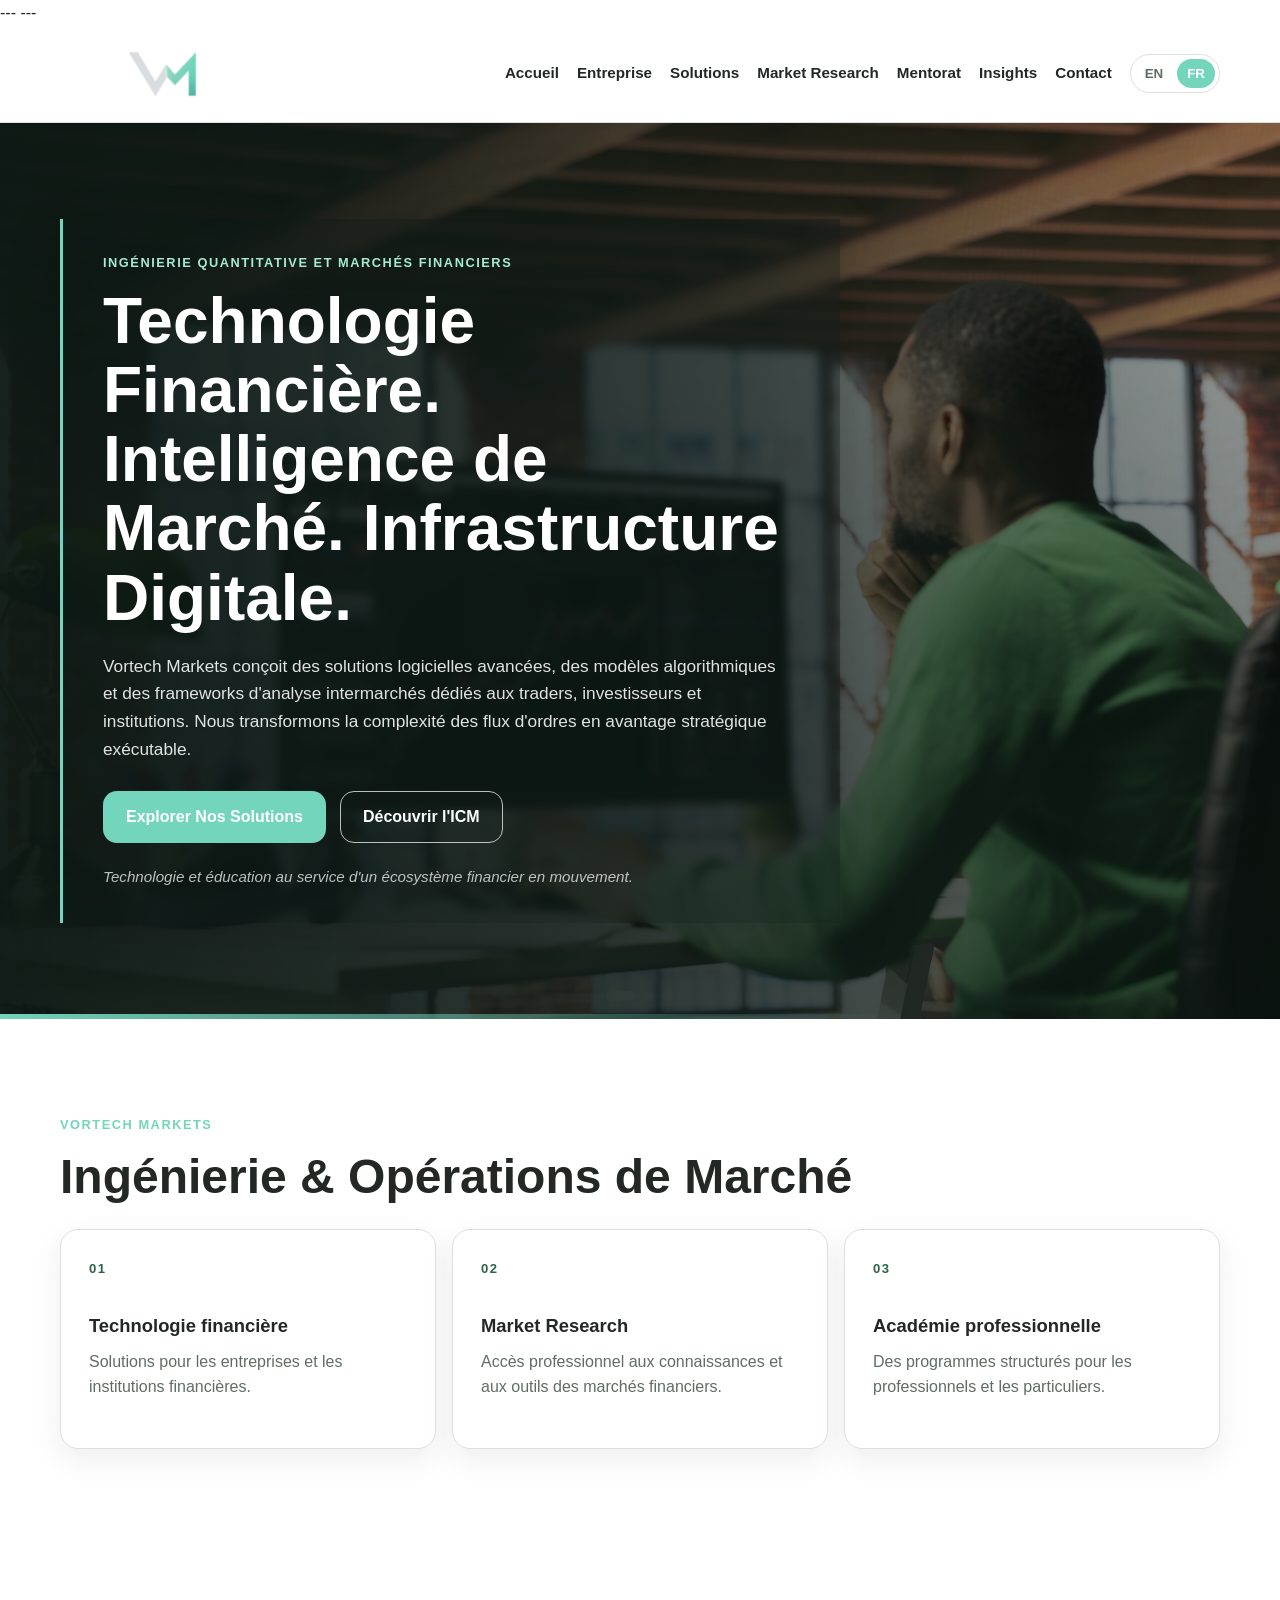
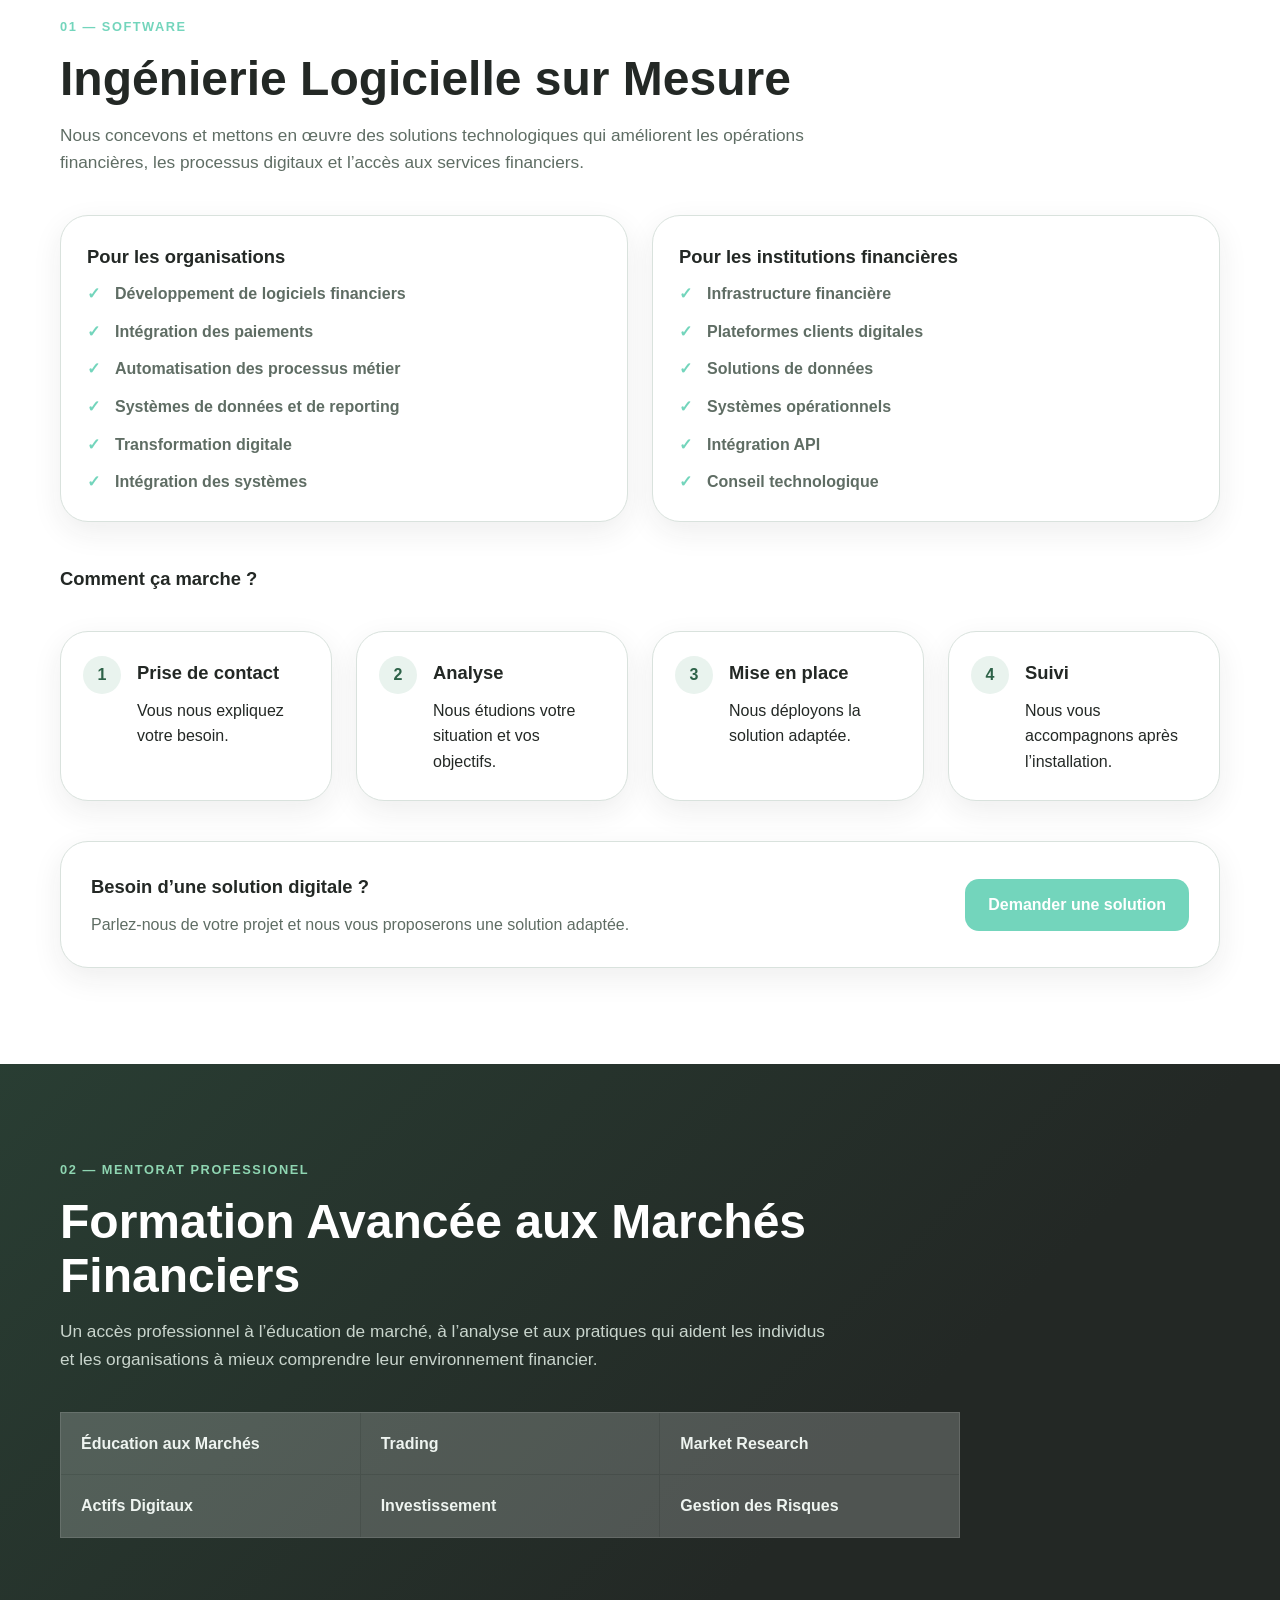
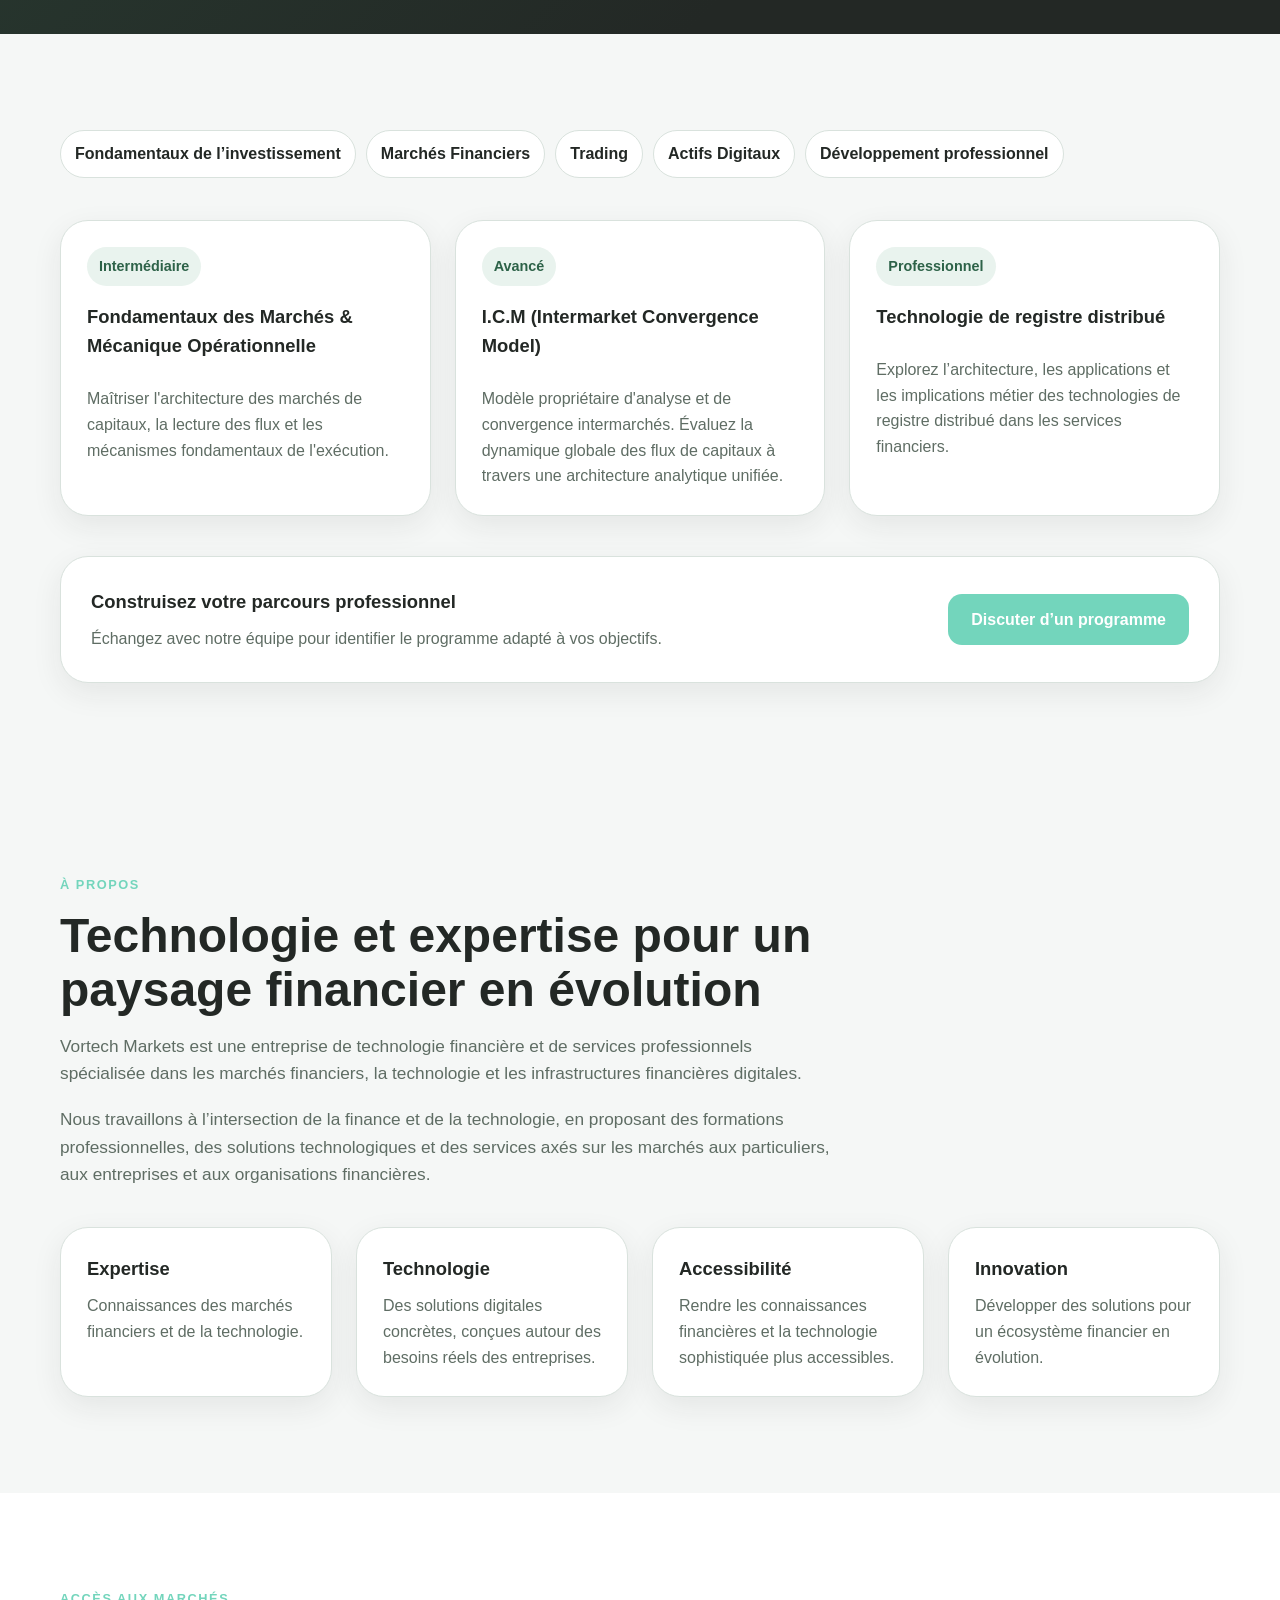
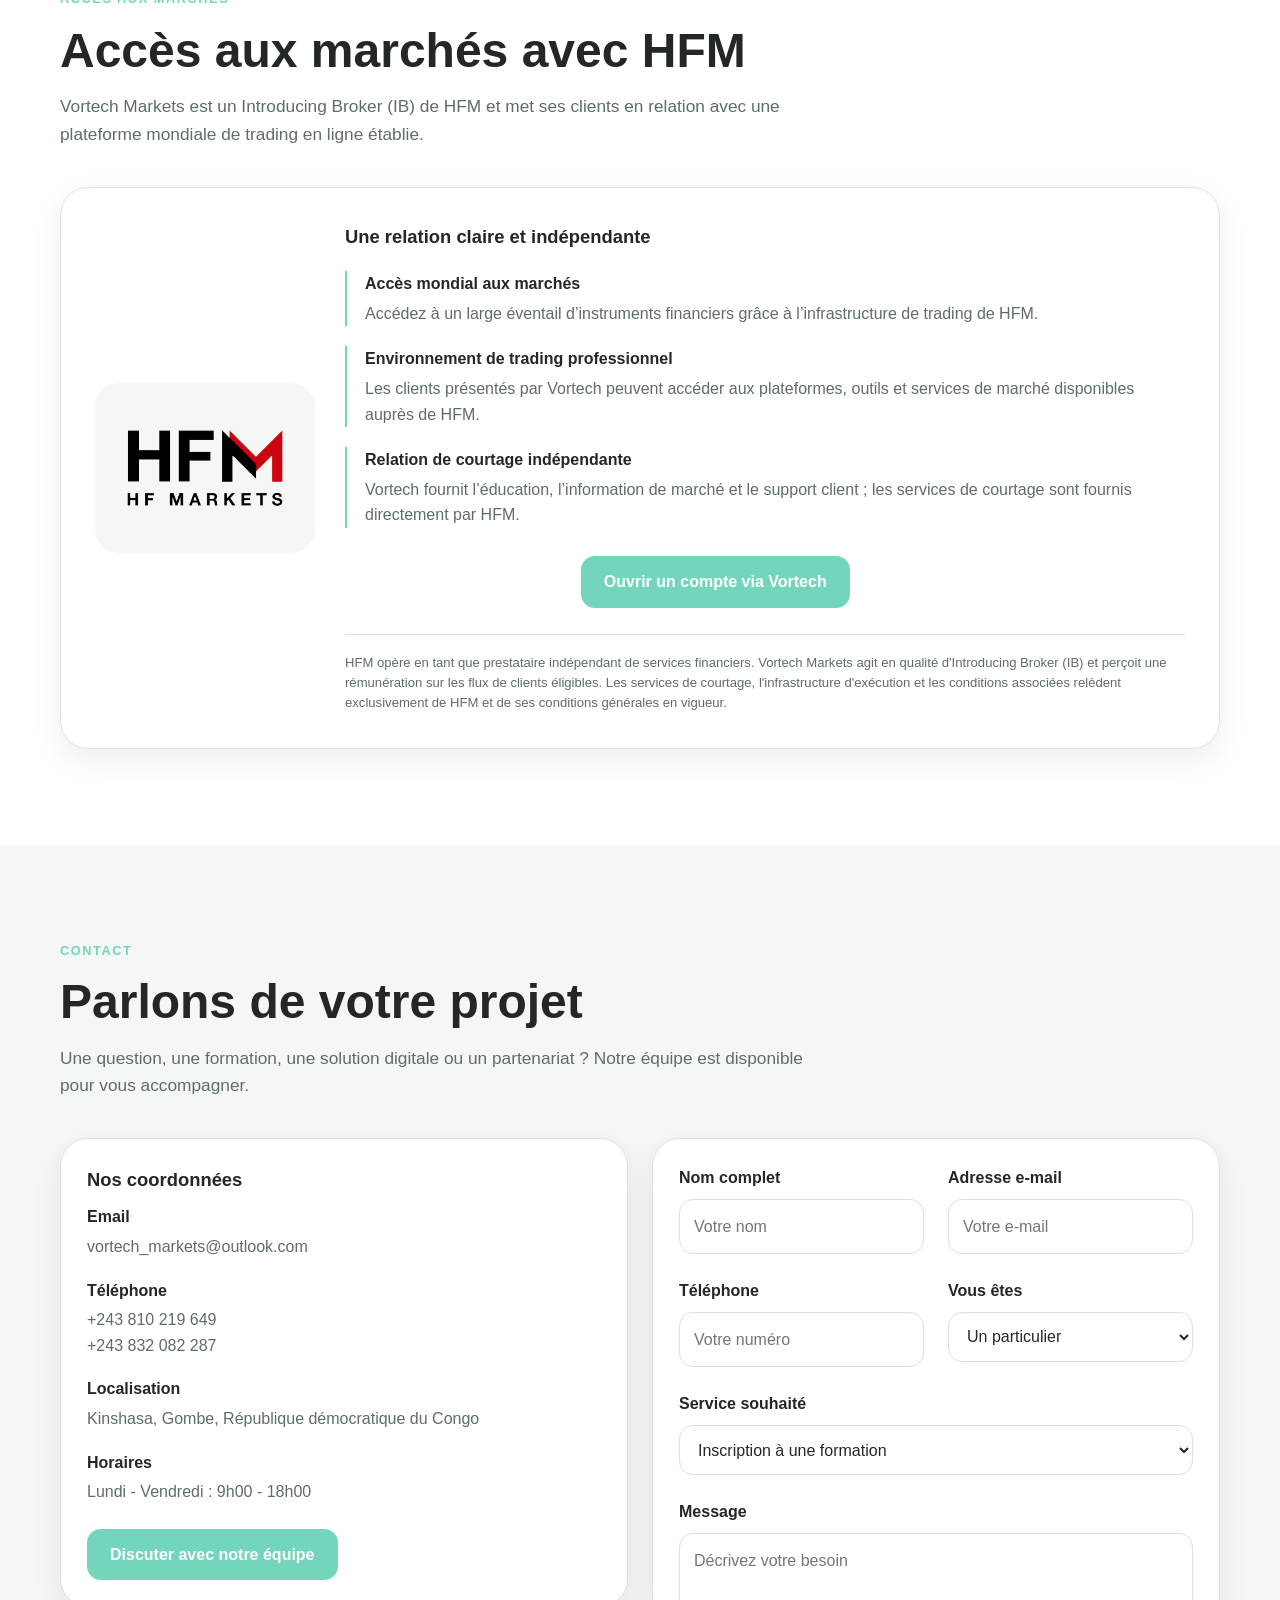
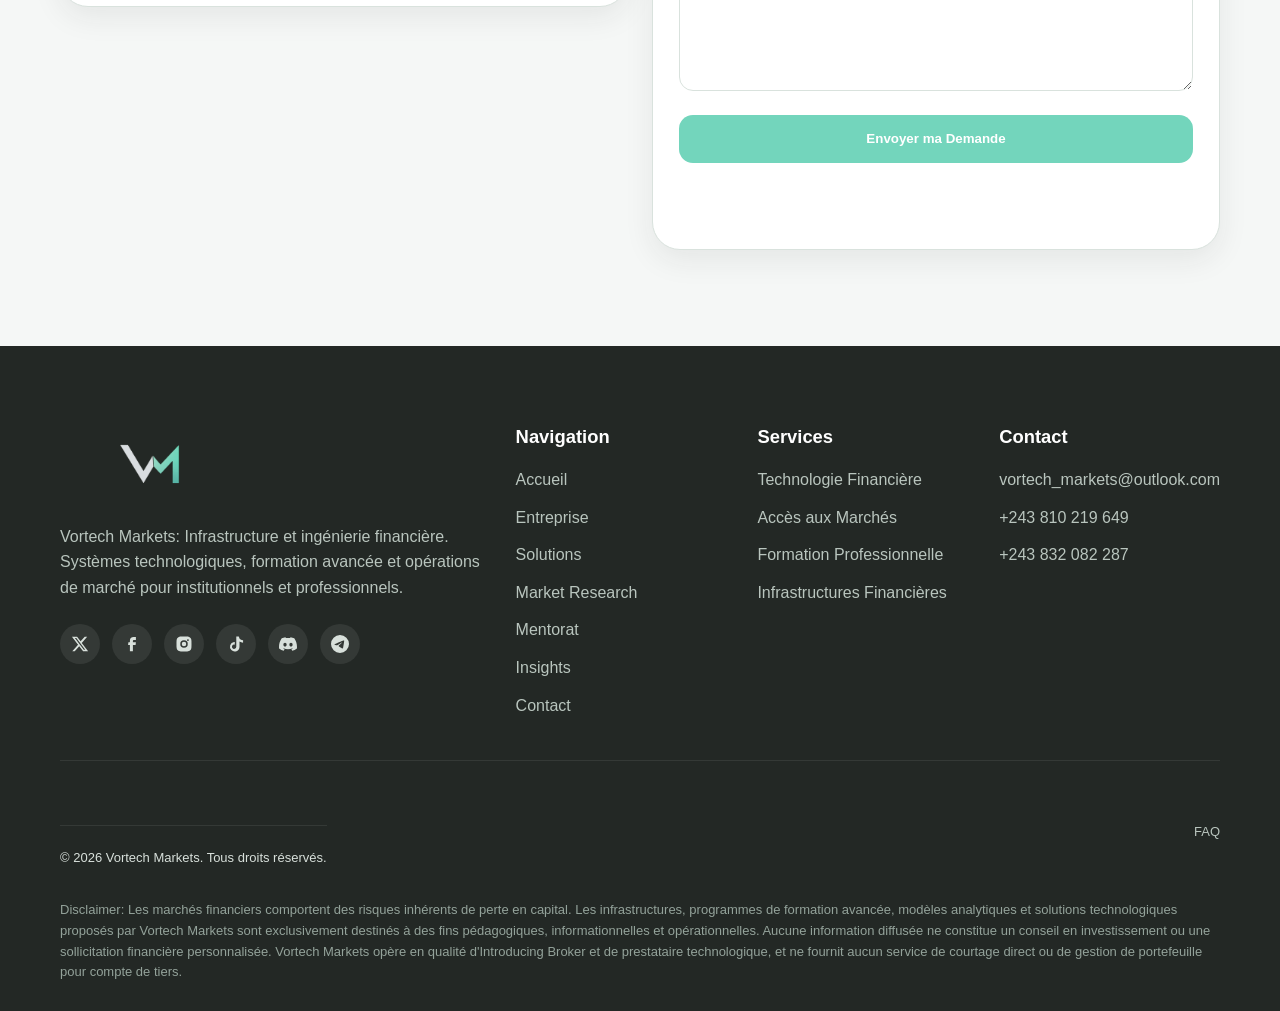
==== commit 46e9cb34: "Update index.html" ====
--- a/index.html
+++ b/index.html
@@ -1,3 +1,6 @@
+---
+---
+
 <!DOCTYPE html>
 <html lang="en" data-en-lang="en" data-fr-lang="fr">
 <head>
--- a/styles/style.css
+++ b/styles/style.css
@@ -166,7 +166,7 @@
 }
 
 .divisions-head {
-  max-width: 700px;
+  max-width: 980px;
   margin-bottom: 26px;
 }
 
@@ -1005,6 +1005,7 @@
   border-top: 1px solid rgba(255, 255, 255, 0.08);
   margin-top: 42px;
   padding-top: 22px;
+  font-size: small;
 }
 
 .footer-links {
@@ -1025,7 +1026,7 @@
 .disclaimer {
   margin: 18px 0 0;
   color: #93a29a;
-  font-size: 0.9rem;
+  font-size: small;
 }
 
 /* Responsive */
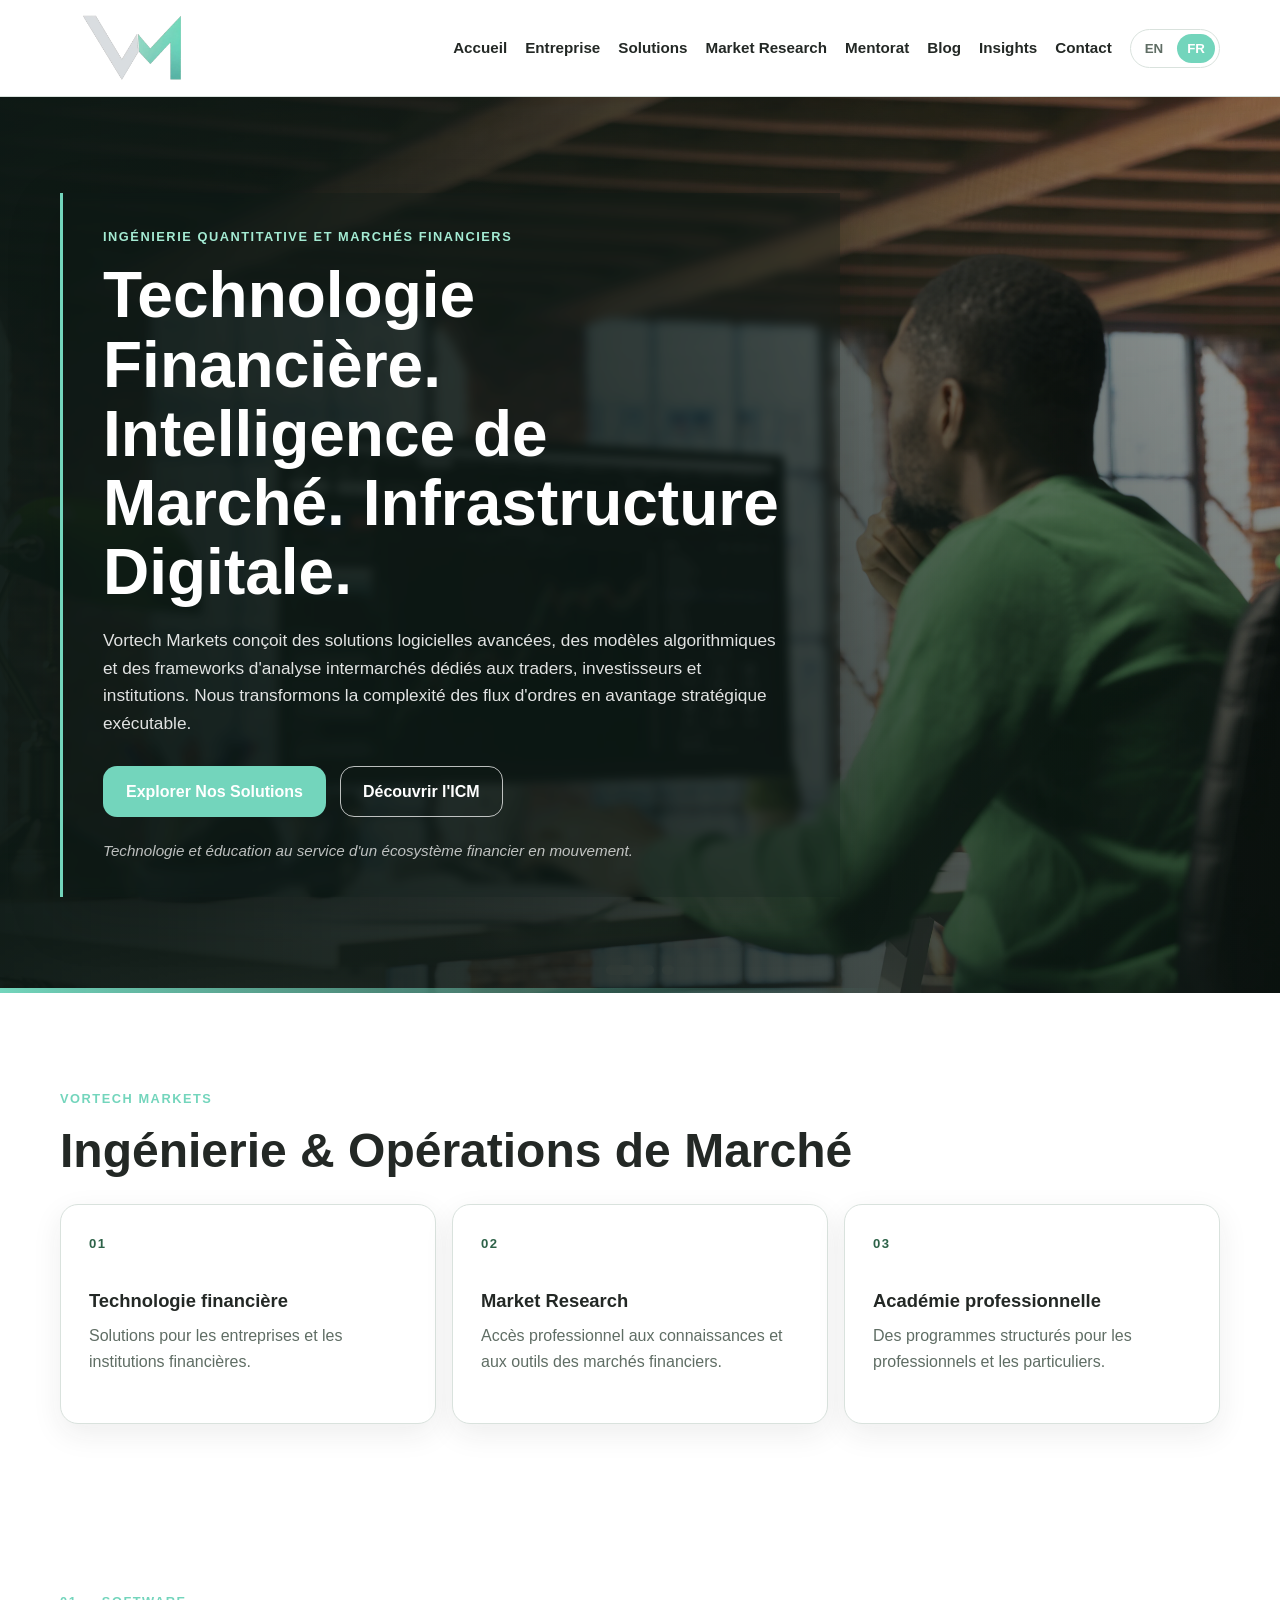
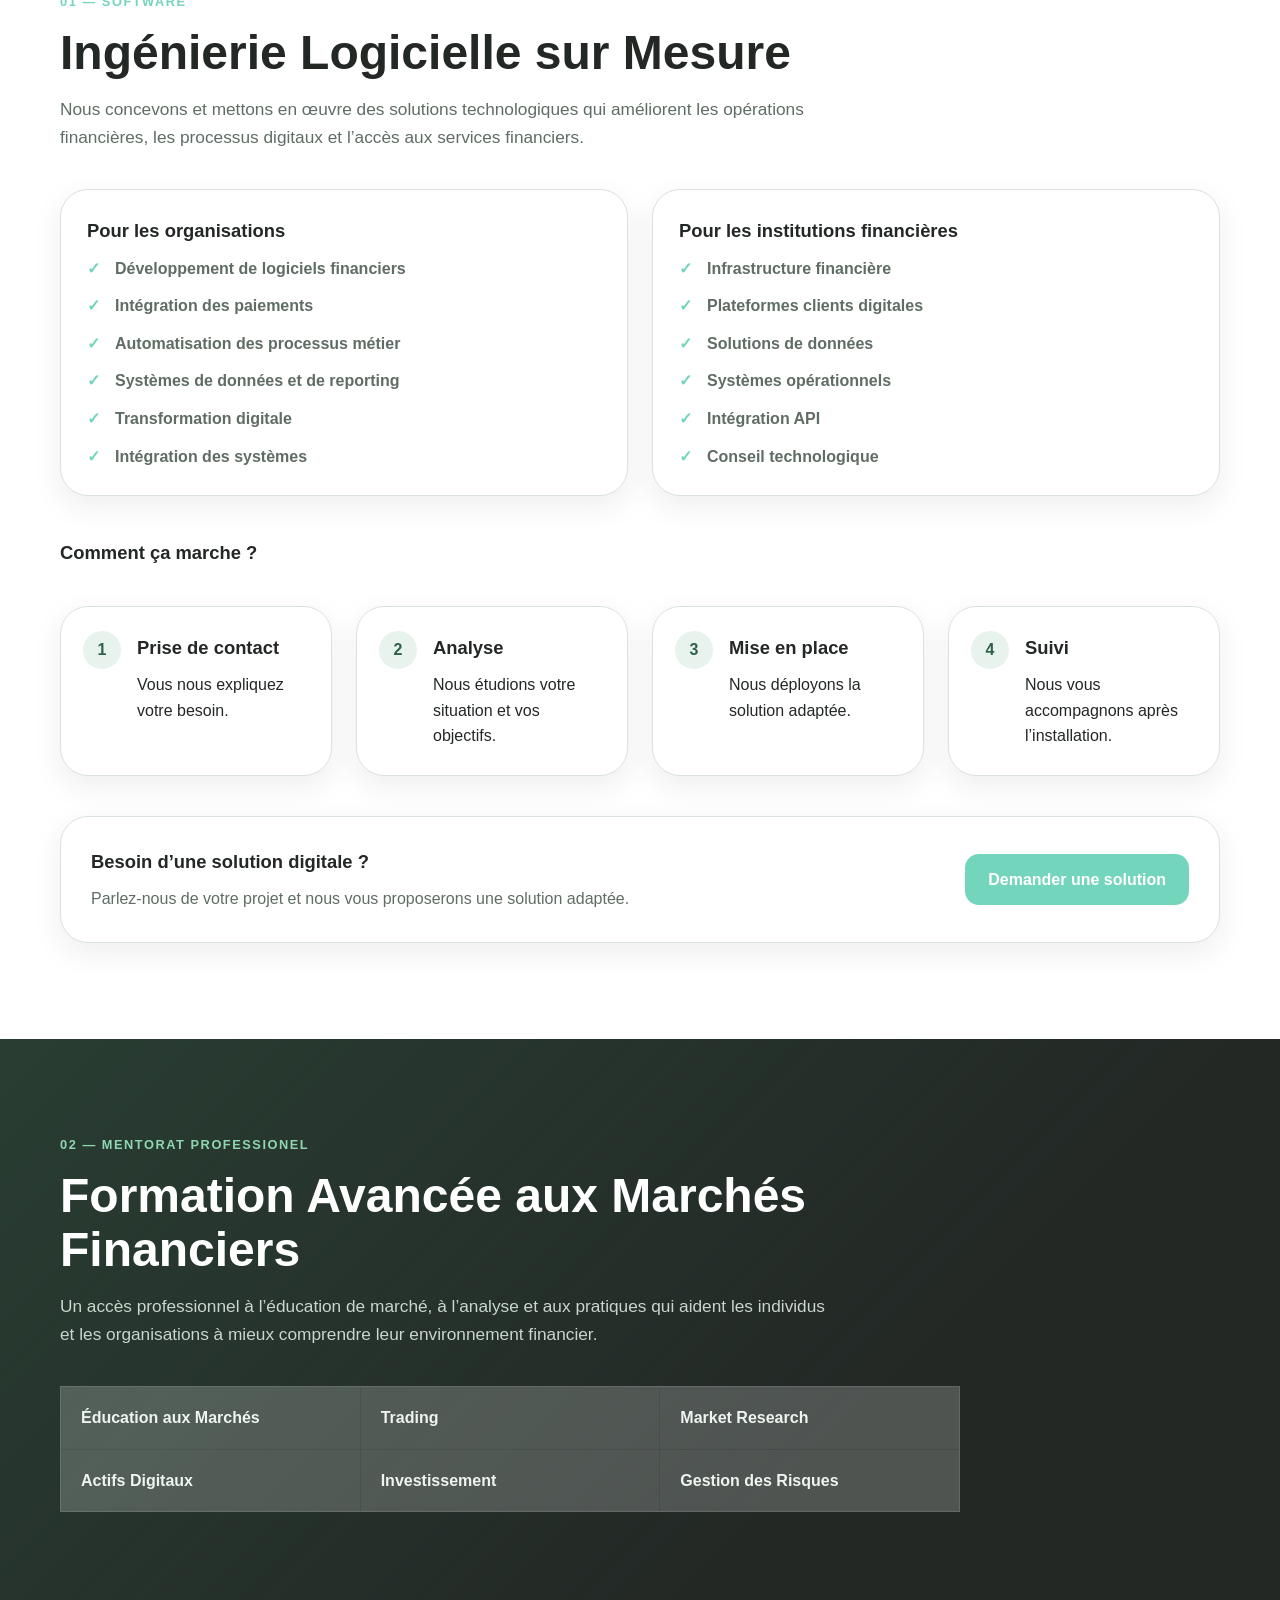
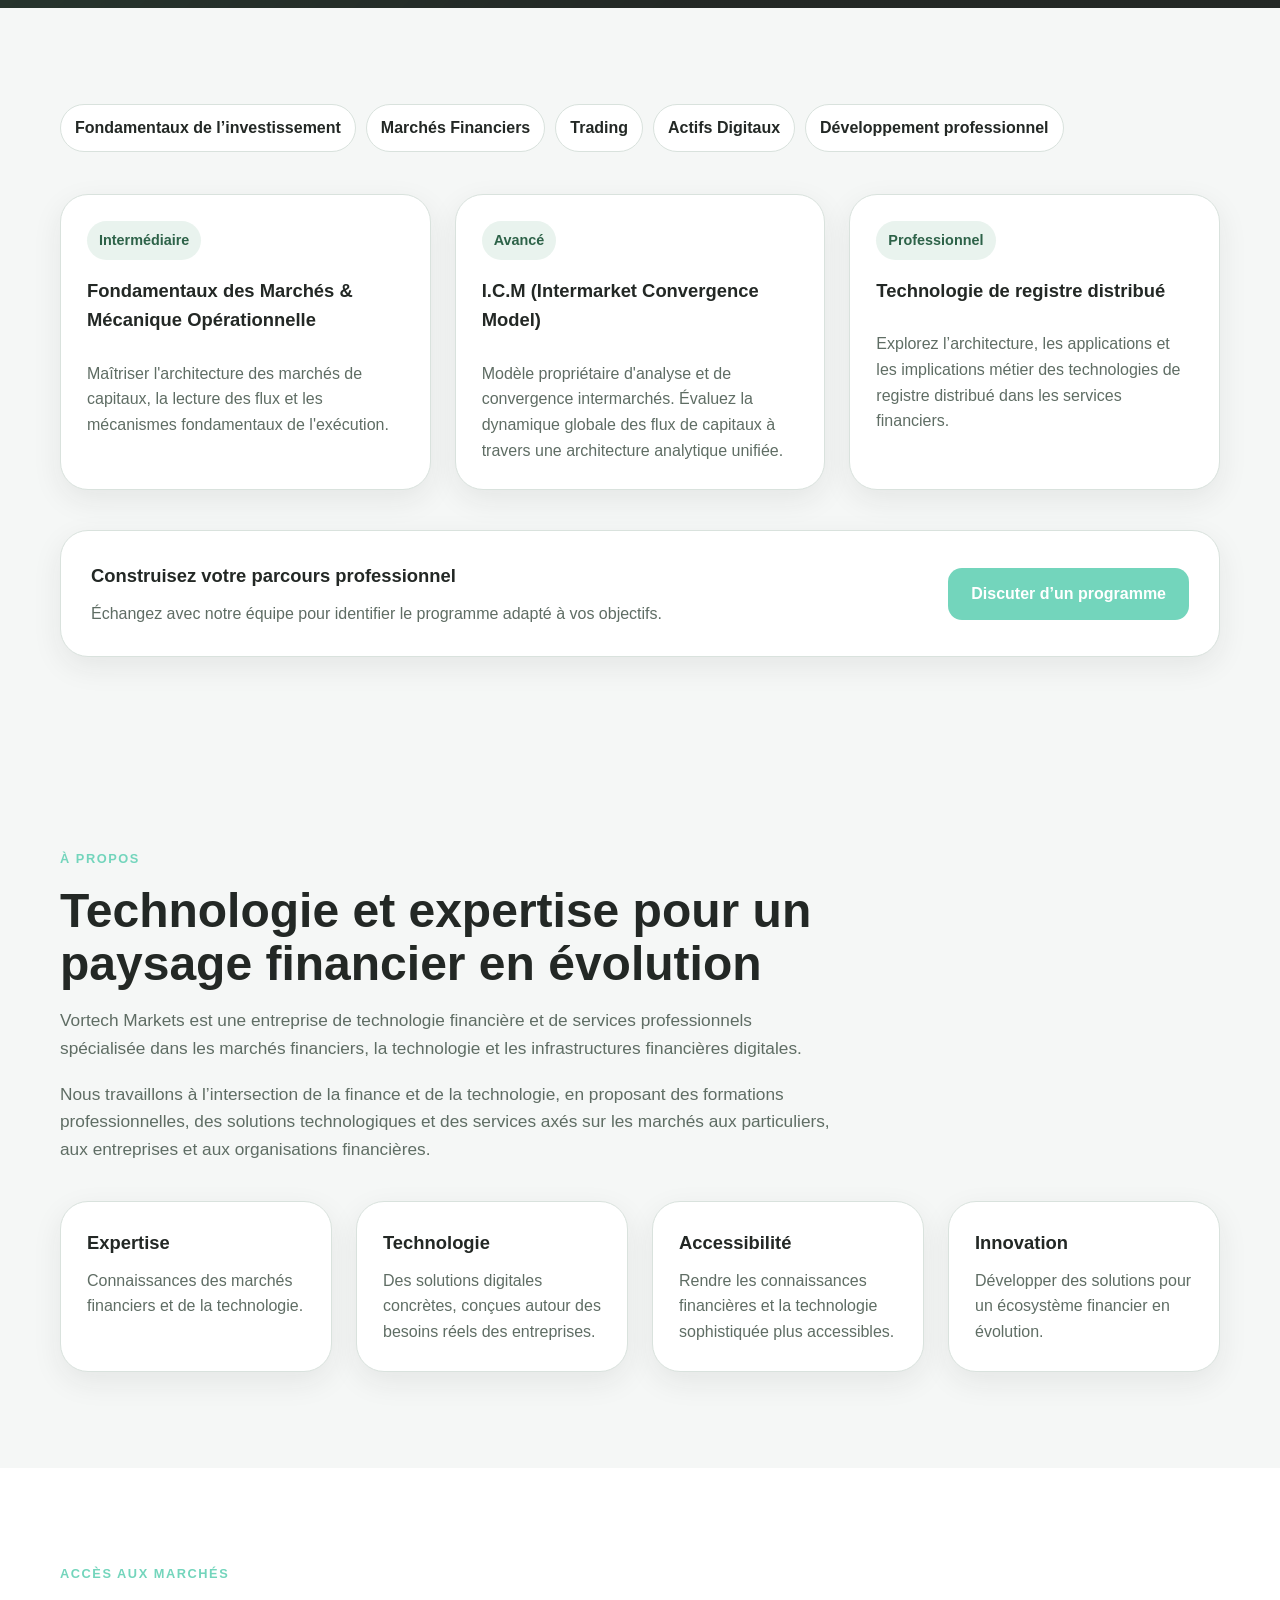
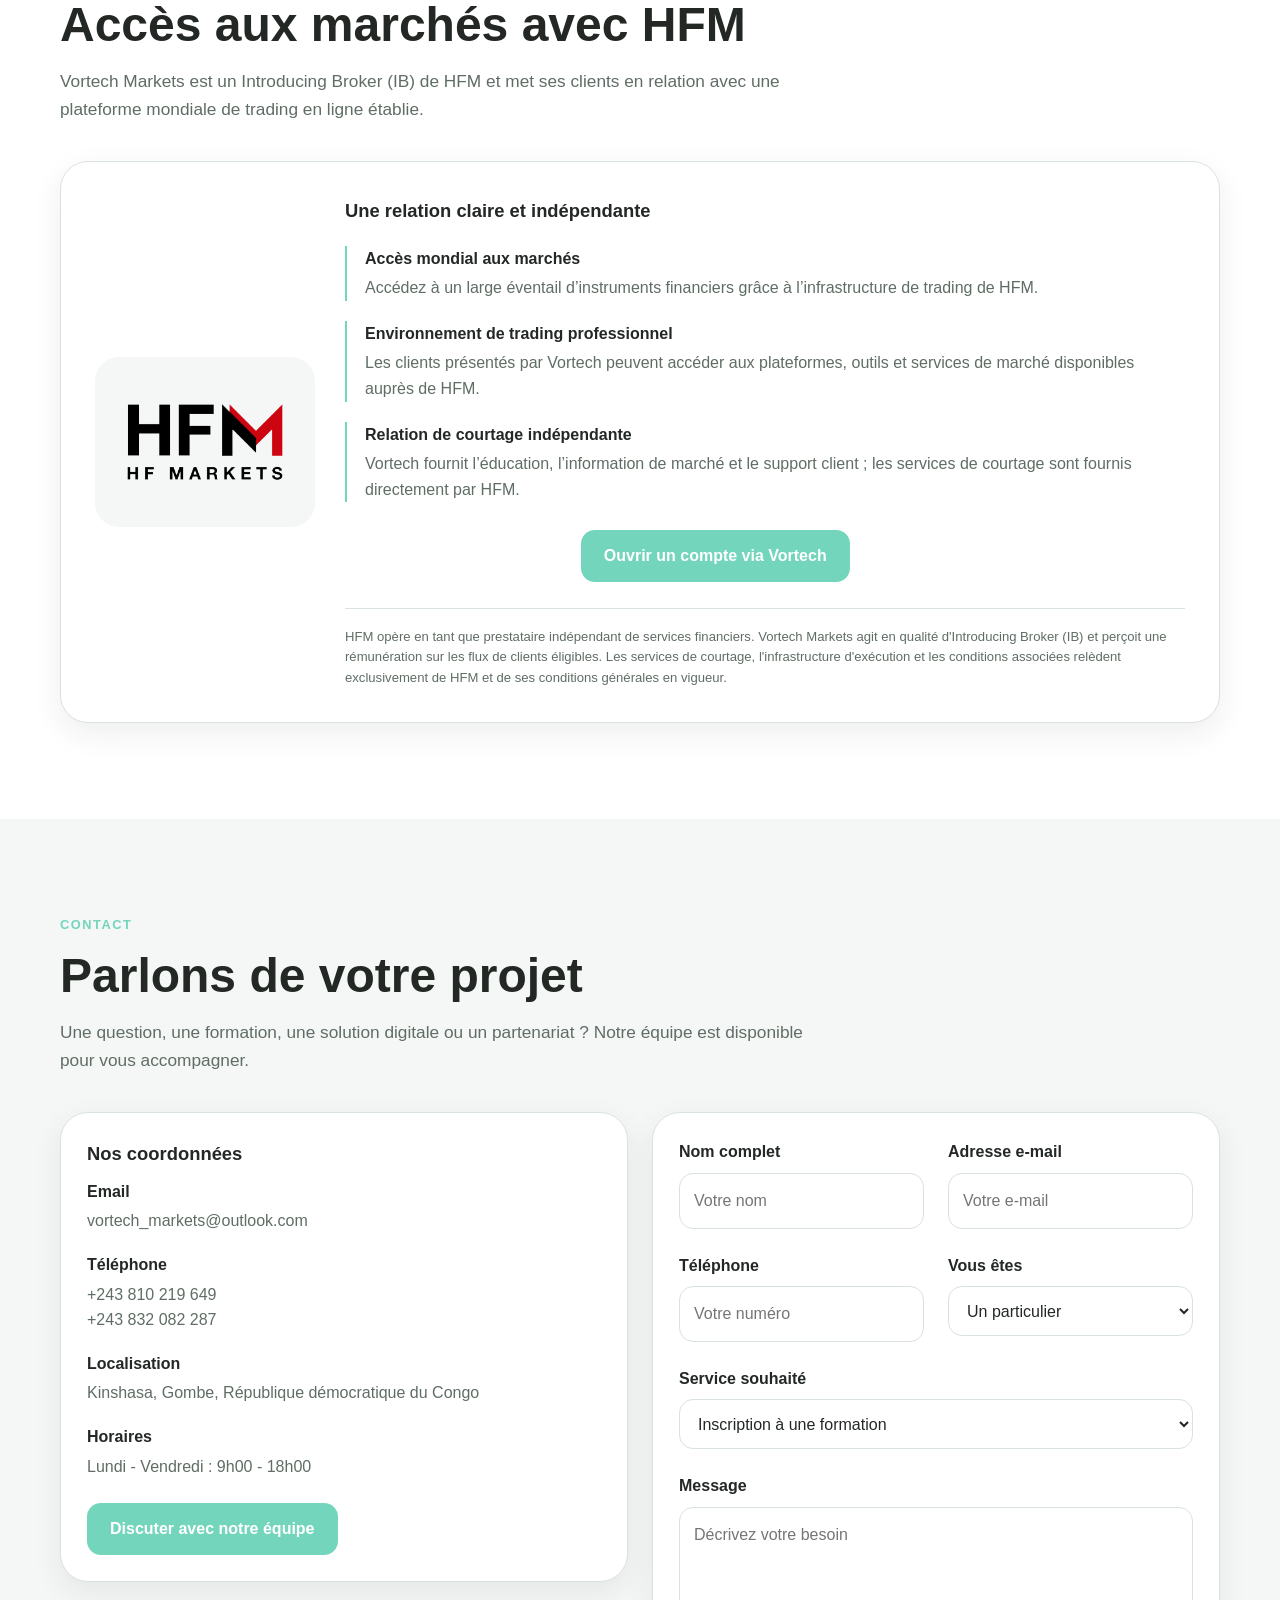
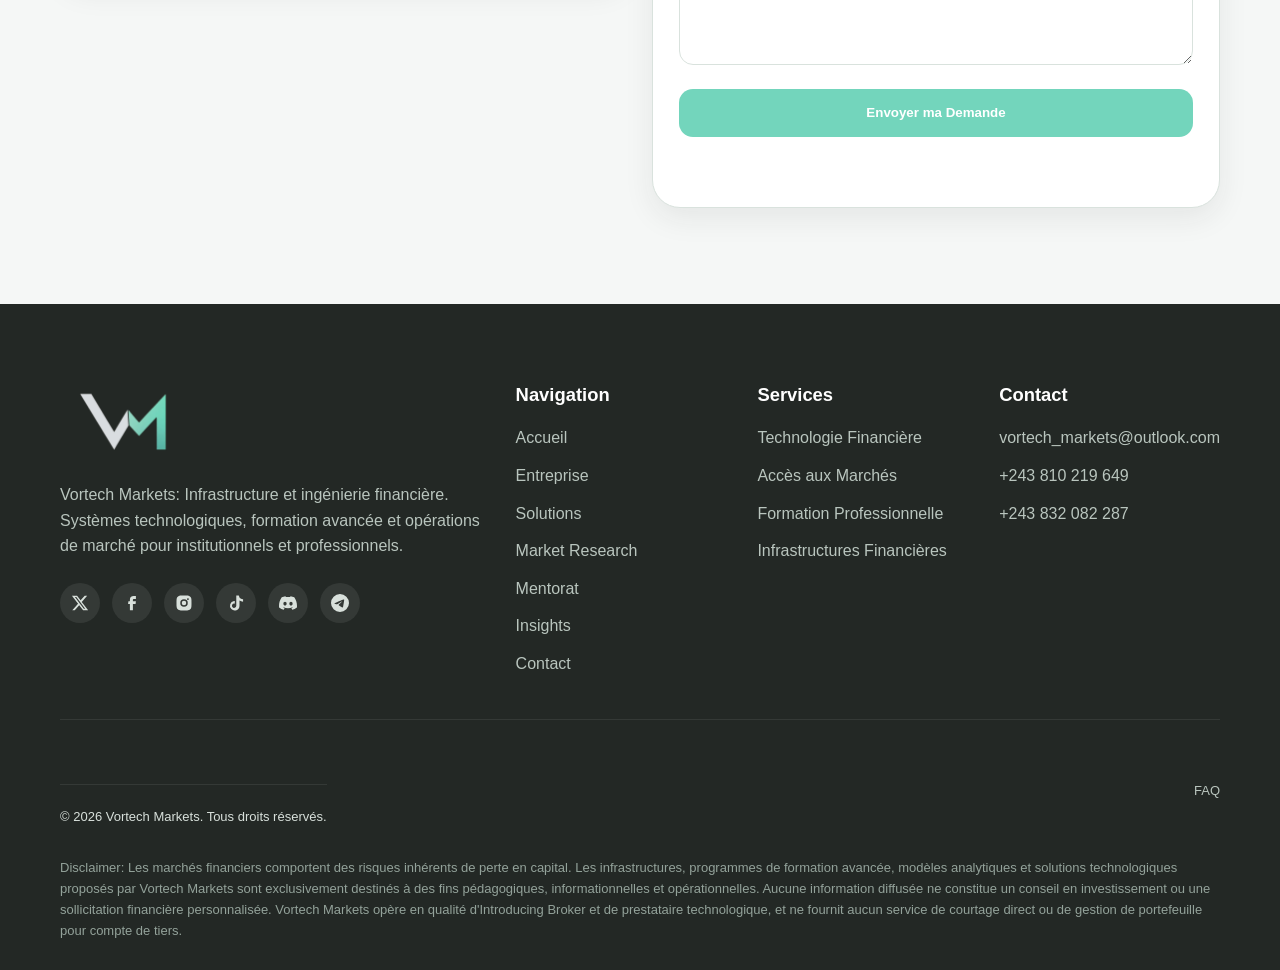
==== commit d8f05b51: "Update index.html" ====
--- a/index.html
+++ b/index.html
@@ -1,6 +1,3 @@
----
----
-
 <!DOCTYPE html>
 <html lang="en" data-en-lang="en" data-fr-lang="fr">
 <head>
@@ -49,6 +46,7 @@
         <a href="#solutions" data-fr="Solutions" data-en="Solutions">Solutions</a>
         <a href="#markets" data-fr="Market Research" data-en="Market Research">Market Research</a>
         <a href="#academy" data-fr="Mentorat" data-en="Mentoring">Mentoring</a>
+        <a href="blog.html" data-fr="Blog" data-en="Blog">Blog</a>
         <a href="faq.html" data-fr="Insights" data-en="Insights">Insights</a>
         <a href="#contact" data-fr="Contact" data-en="Contact">Contact</a>
 
--- a/styles/style.css
+++ b/styles/style.css
@@ -1254,3 +1254,216 @@
   background: var(--green);
   color: var(--white);
 }
+
+/* ---------- Blog ---------- */
+
+.blog-card {
+  padding: 0;
+  overflow: hidden;
+  display: flex;
+  flex-direction: column;
+}
+
+.blog-card img {
+  width: 100%;
+  height: 180px;
+  object-fit: cover;
+}
+
+.blog-card-body {
+  padding: 24px;
+  display: flex;
+  flex-direction: column;
+  gap: 12px;
+  flex: 1;
+}
+
+.blog-meta {
+  display: flex;
+  align-items: center;
+  gap: 12px;
+  color: var(--grey);
+  font-size: 0.9rem;
+  flex-wrap: wrap;
+}
+
+.blog-card h3 a {
+  color: var(--dark);
+  text-decoration: none;
+}
+
+.blog-card h3 a:hover {
+  color: var(--green);
+}
+
+.blog-more {
+  margin-top: auto;
+  color: var(--green);
+  font-weight: 800;
+  text-decoration: none;
+}
+
+.back-link {
+  display: inline-flex;
+  margin-bottom: 22px;
+  color: var(--green);
+  font-weight: 800;
+  text-decoration: none;
+}
+
+.article-head h1 {
+  margin-bottom: 12px;
+}
+
+.article-cover {
+  width: 100%;
+  max-height: 420px;
+  object-fit: cover;
+  border-radius: 24px;
+  margin: 8px 0 26px;
+}
+
+.article-body {
+  font-size: 1.05rem;
+}
+
+.article-body h2 {
+  margin: 30px 0 12px;
+  font-size: 1.6rem;
+  color: var(--dark);
+}
+
+.article-body h3 {
+  margin: 24px 0 10px;
+  color: var(--dark);
+}
+
+.article-body p {
+  margin: 0 0 16px;
+  color: #3c463f;
+}
+
+.article-body ul {
+  margin: 0 0 16px;
+  padding-left: 22px;
+  color: #3c463f;
+}
+
+.article-body strong {
+  color: var(--dark);
+}
+
+/* ---------- Admin ---------- */
+
+.admin-box {
+  max-width: 960px;
+  margin: 0 auto;
+}
+
+.admin-toolbar {
+  display: flex;
+  gap: 10px;
+  flex-wrap: wrap;
+  margin: 18px 0 8px;
+}
+
+.small-note {
+  color: var(--grey);
+  font-size: 0.92rem;
+  margin: 6px 0 18px;
+}
+
+.admin-list {
+  display: grid;
+  gap: 12px;
+  margin: 0 0 26px;
+}
+
+.admin-item {
+  background: var(--white);
+  border: 1px solid var(--border);
+  border-radius: 16px;
+  padding: 16px 18px;
+  display: flex;
+  justify-content: space-between;
+  align-items: center;
+  gap: 16px;
+  flex-wrap: wrap;
+}
+
+.admin-item-titles {
+  display: grid;
+  gap: 4px;
+}
+
+.admin-item-titles strong {
+  color: var(--dark);
+}
+
+.admin-item-titles span {
+  color: var(--grey);
+  font-size: 0.92rem;
+}
+
+.admin-meta {
+  display: flex;
+  align-items: center;
+  gap: 10px;
+  color: var(--grey);
+  font-size: 0.9rem;
+}
+
+.admin-actions {
+  display: flex;
+  gap: 8px;
+  flex-wrap: wrap;
+}
+
+.btn-small {
+  min-height: 38px;
+  padding: 8px 14px;
+  font-size: 0.9rem;
+  border-radius: 10px;
+}
+
+.btn-ghost {
+  background: var(--white);
+  border: 1px solid var(--border);
+  color: var(--dark);
+}
+
+.btn-ghost:hover {
+  border-color: var(--green);
+  color: var(--green);
+}
+
+.btn-danger {
+  background: #b3402f;
+  color: var(--white);
+}
+
+.btn-danger:hover {
+  background: #93301f;
+}
+
+.status-badge {
+  padding: 4px 10px;
+  border-radius: 999px;
+  font-size: 0.8rem;
+  font-weight: 800;
+}
+
+.status-published {
+  background: var(--green-light);
+  color: var(--green-dark);
+}
+
+.status-draft {
+  background: #f5e6c8;
+  color: #8a6116;
+}
+
+textarea.tall {
+  min-height: 240px;
+  font-family: inherit;
+}
